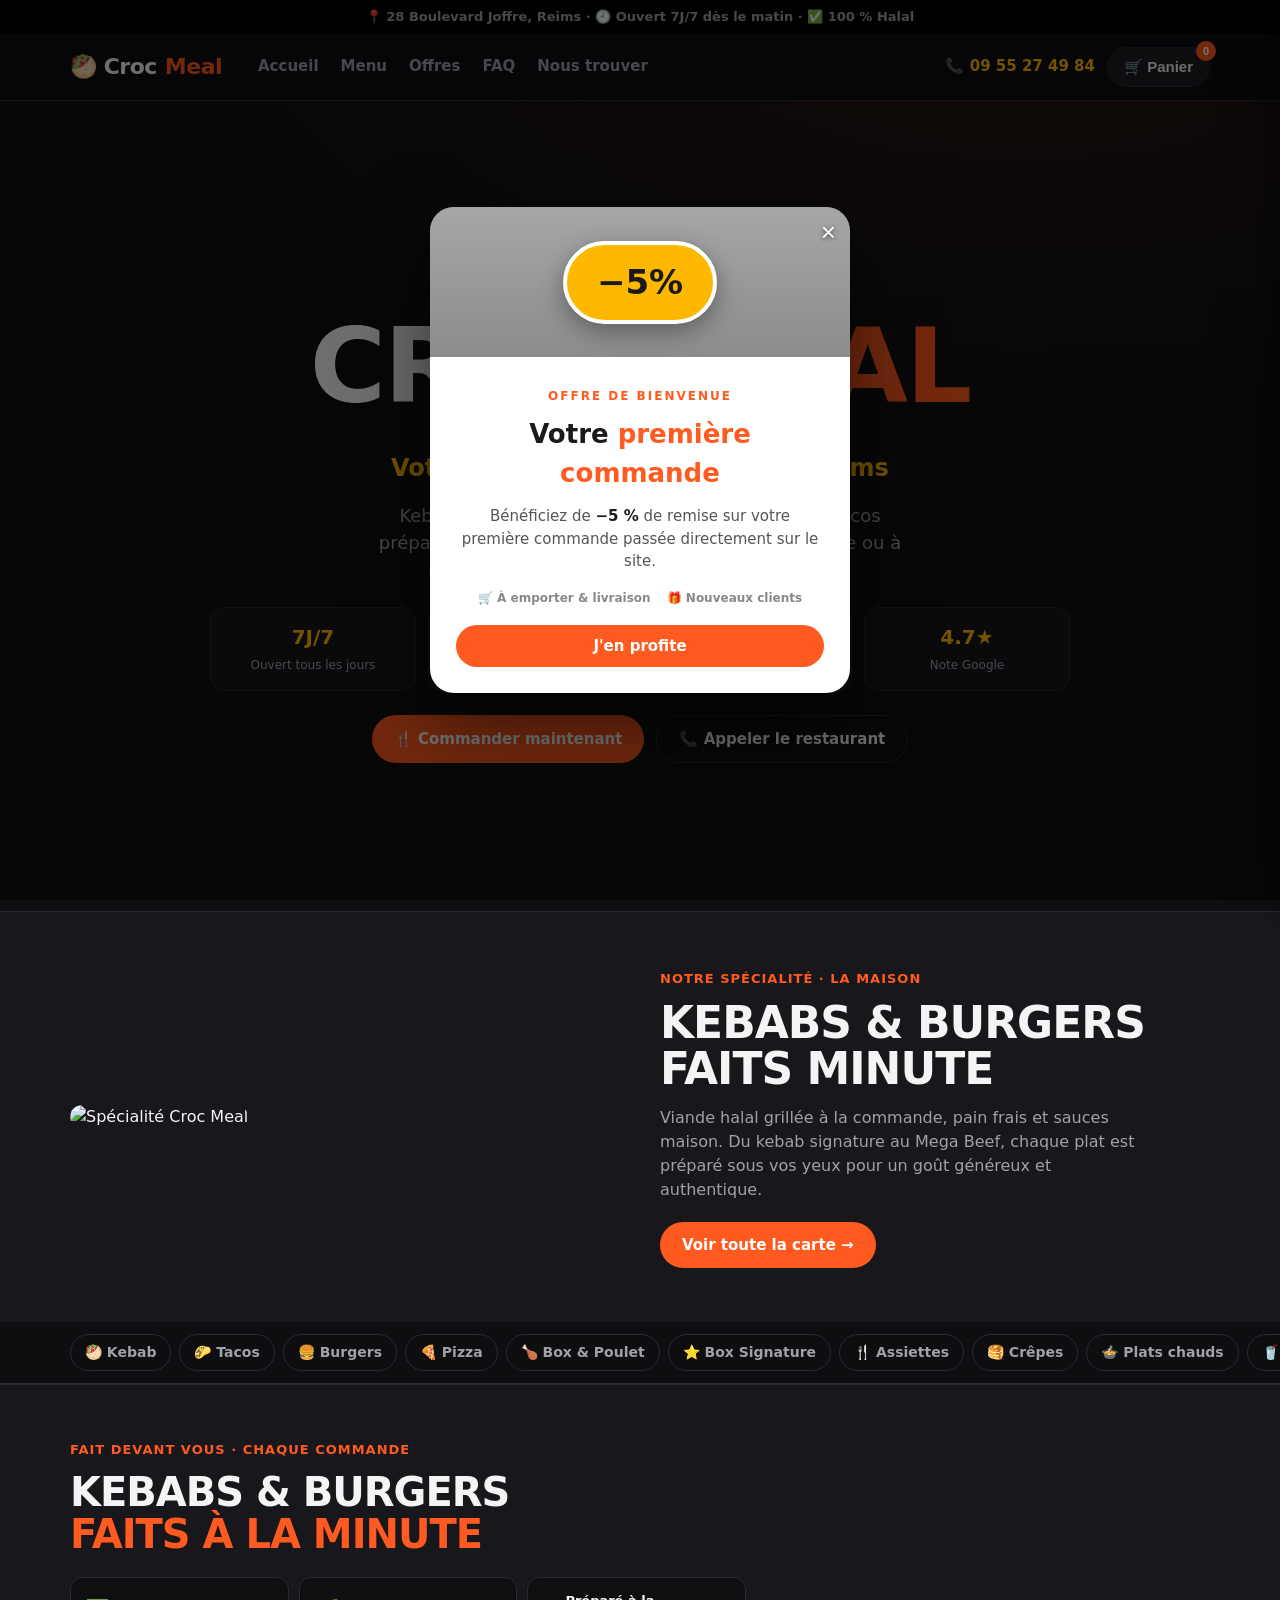
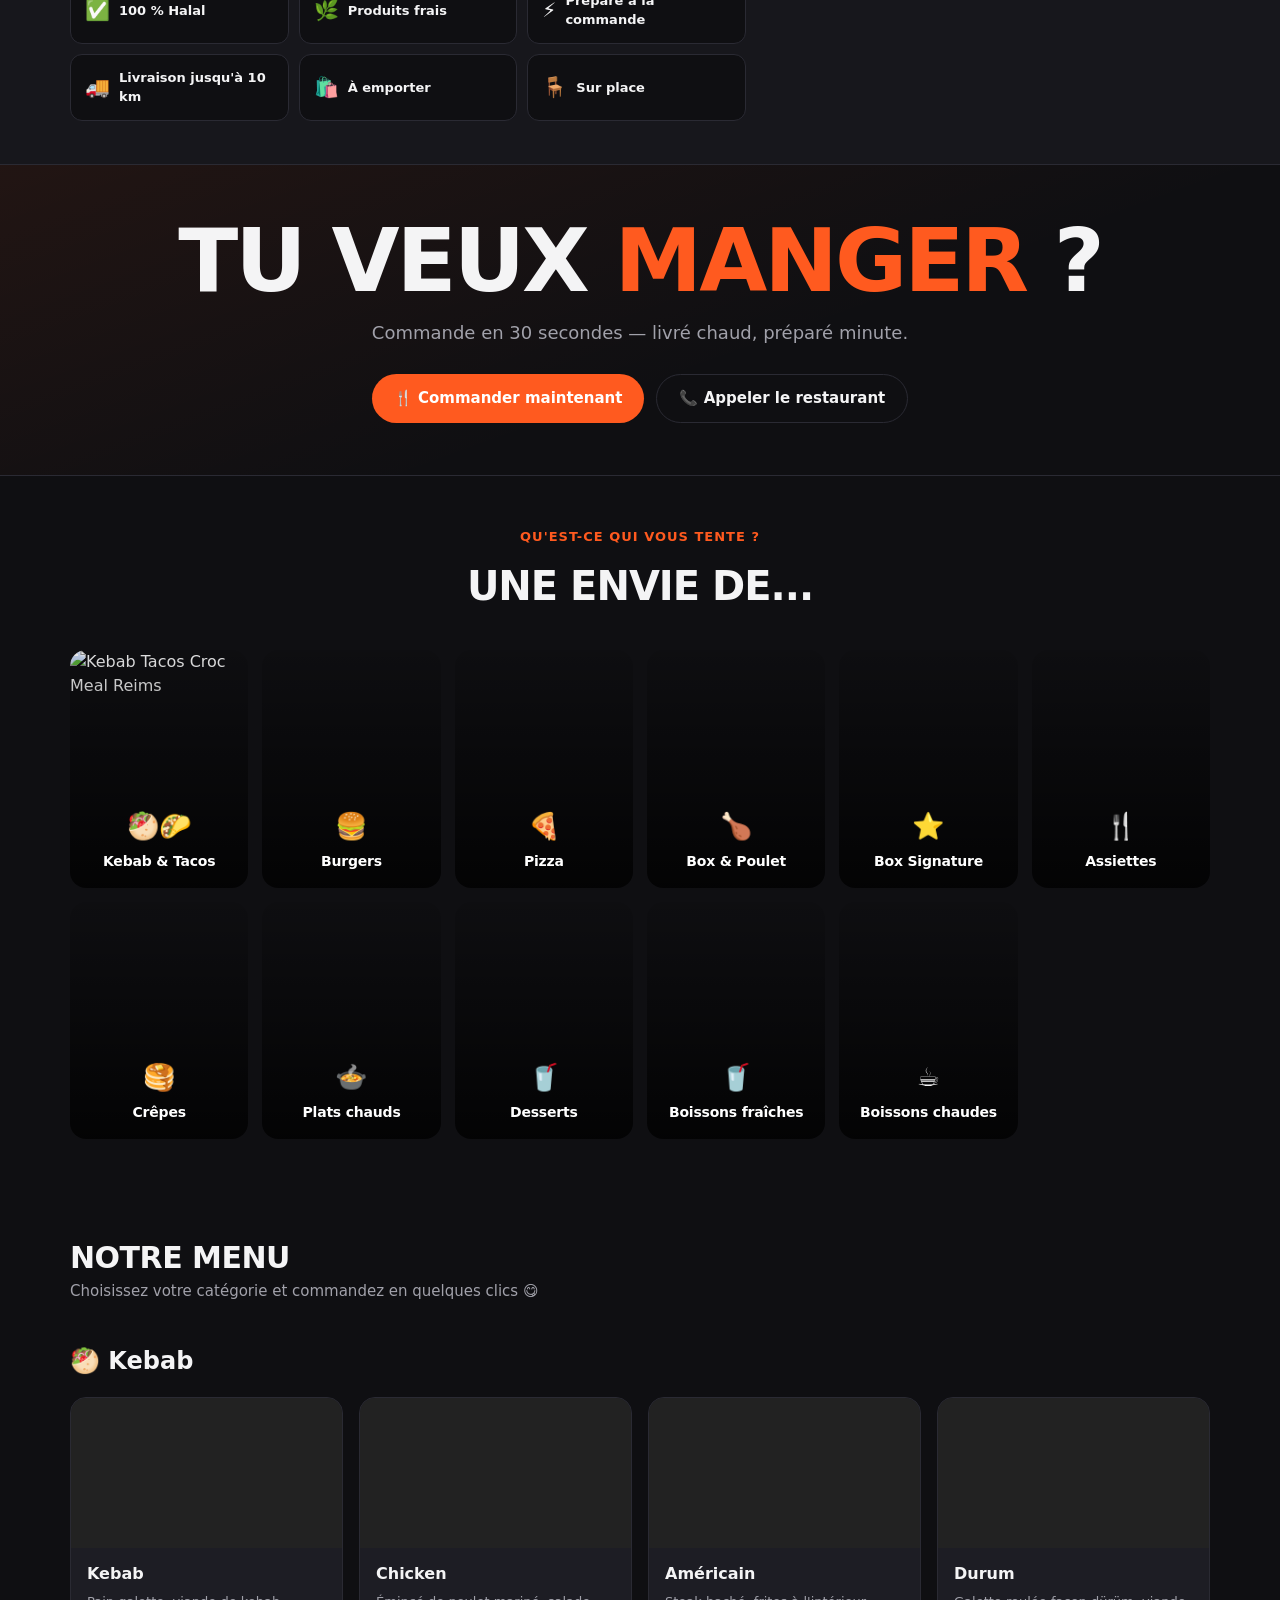
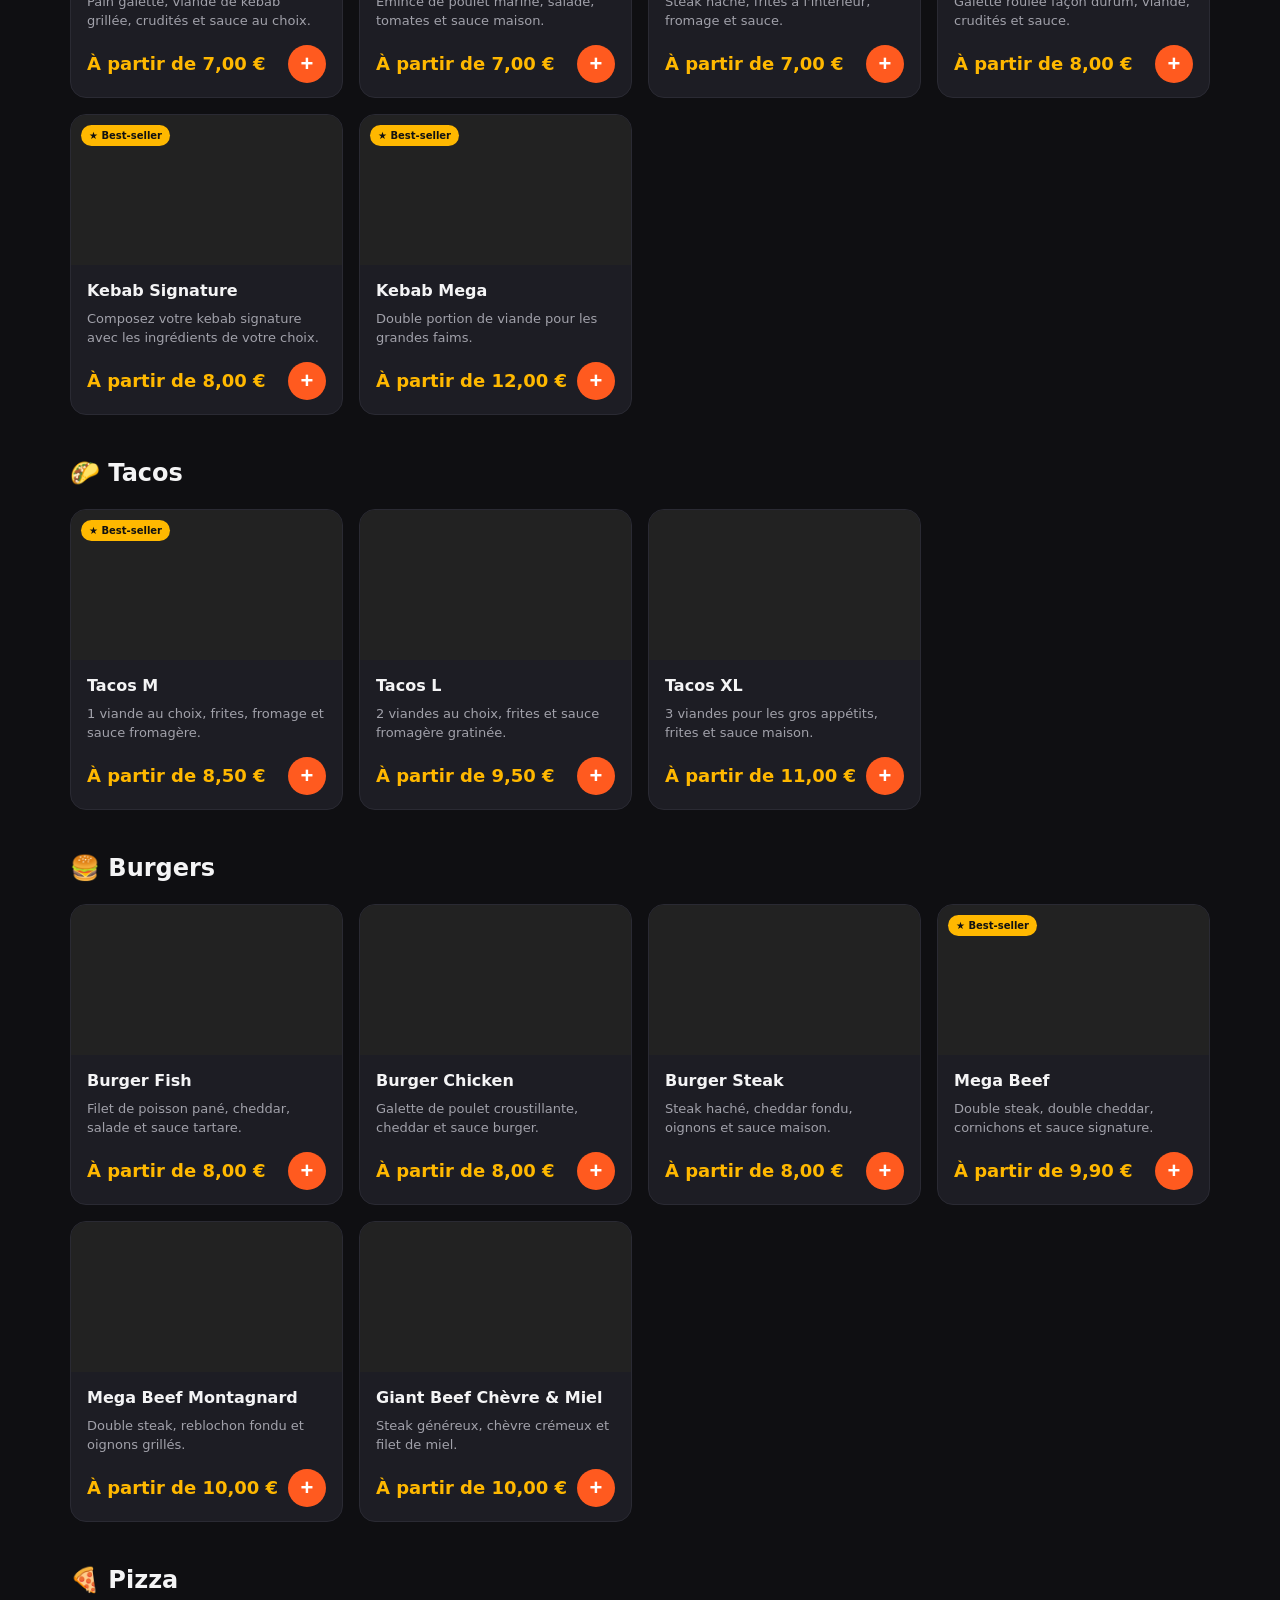
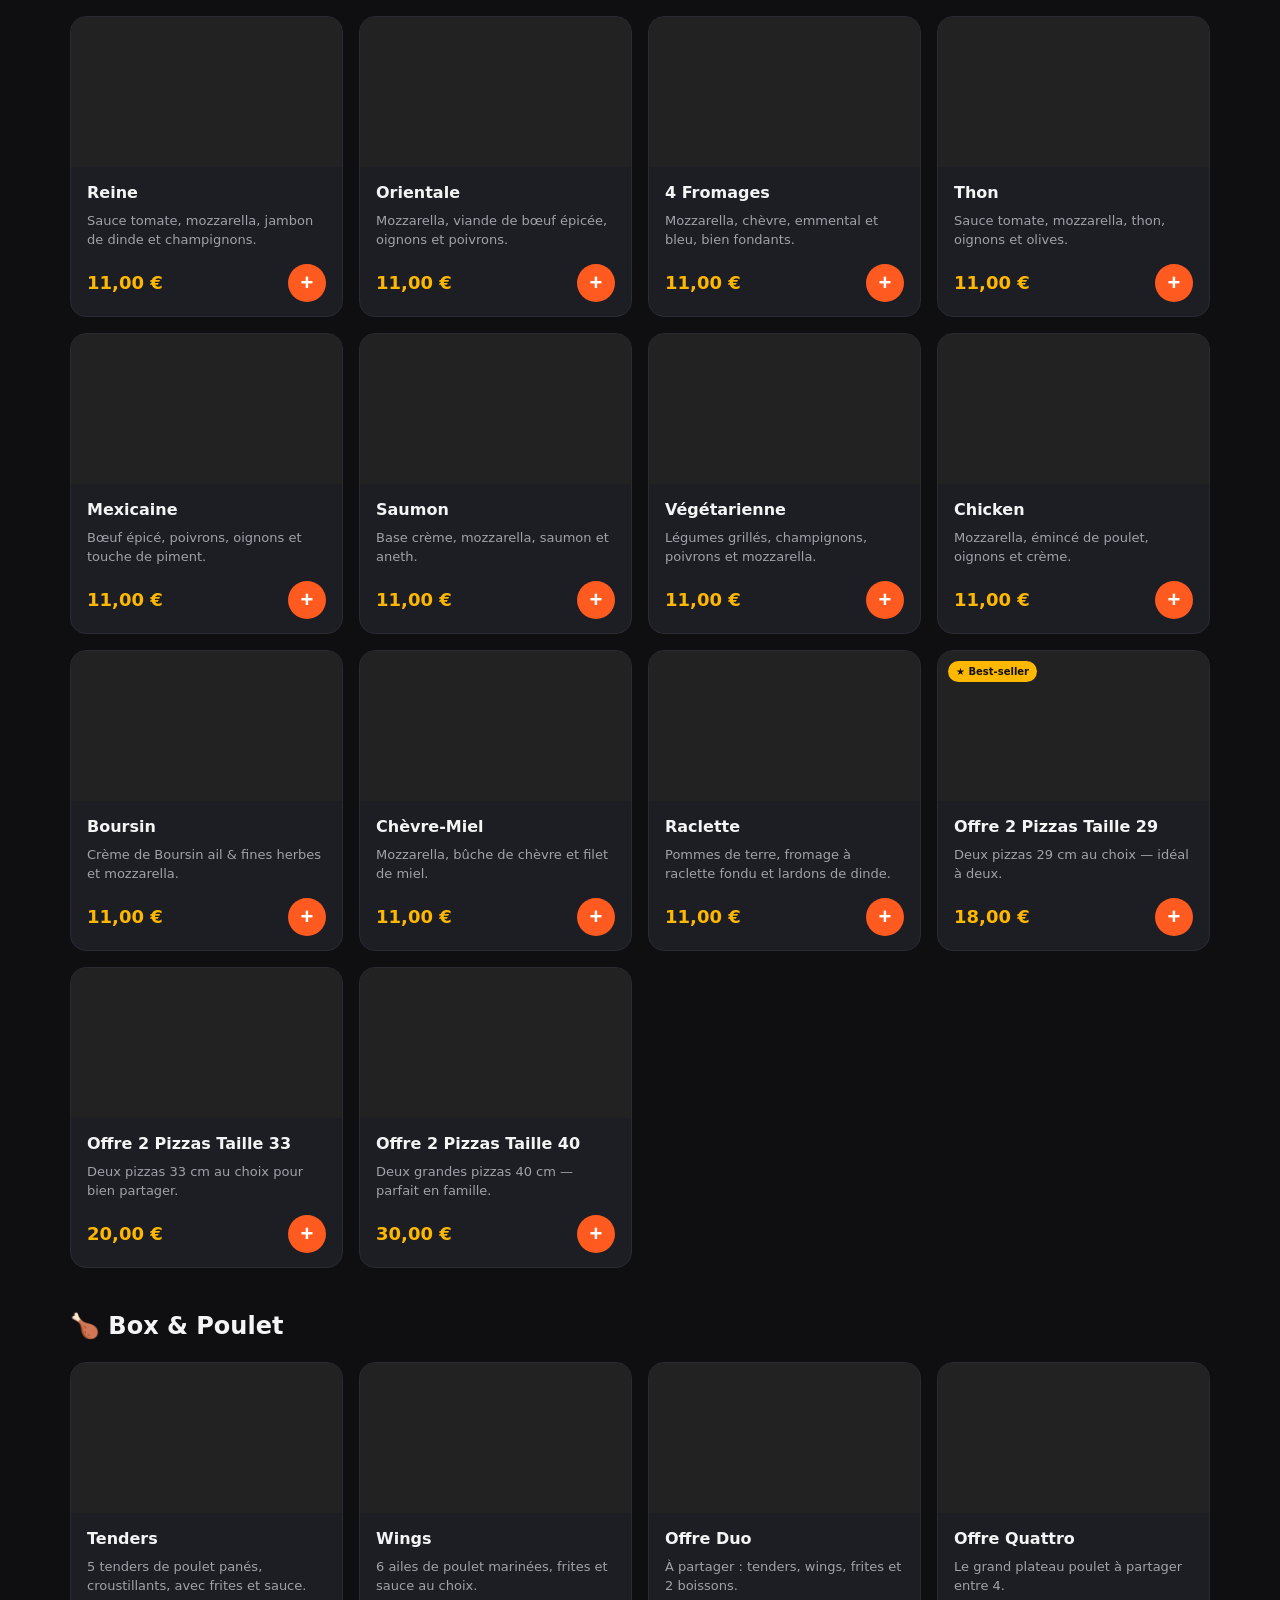
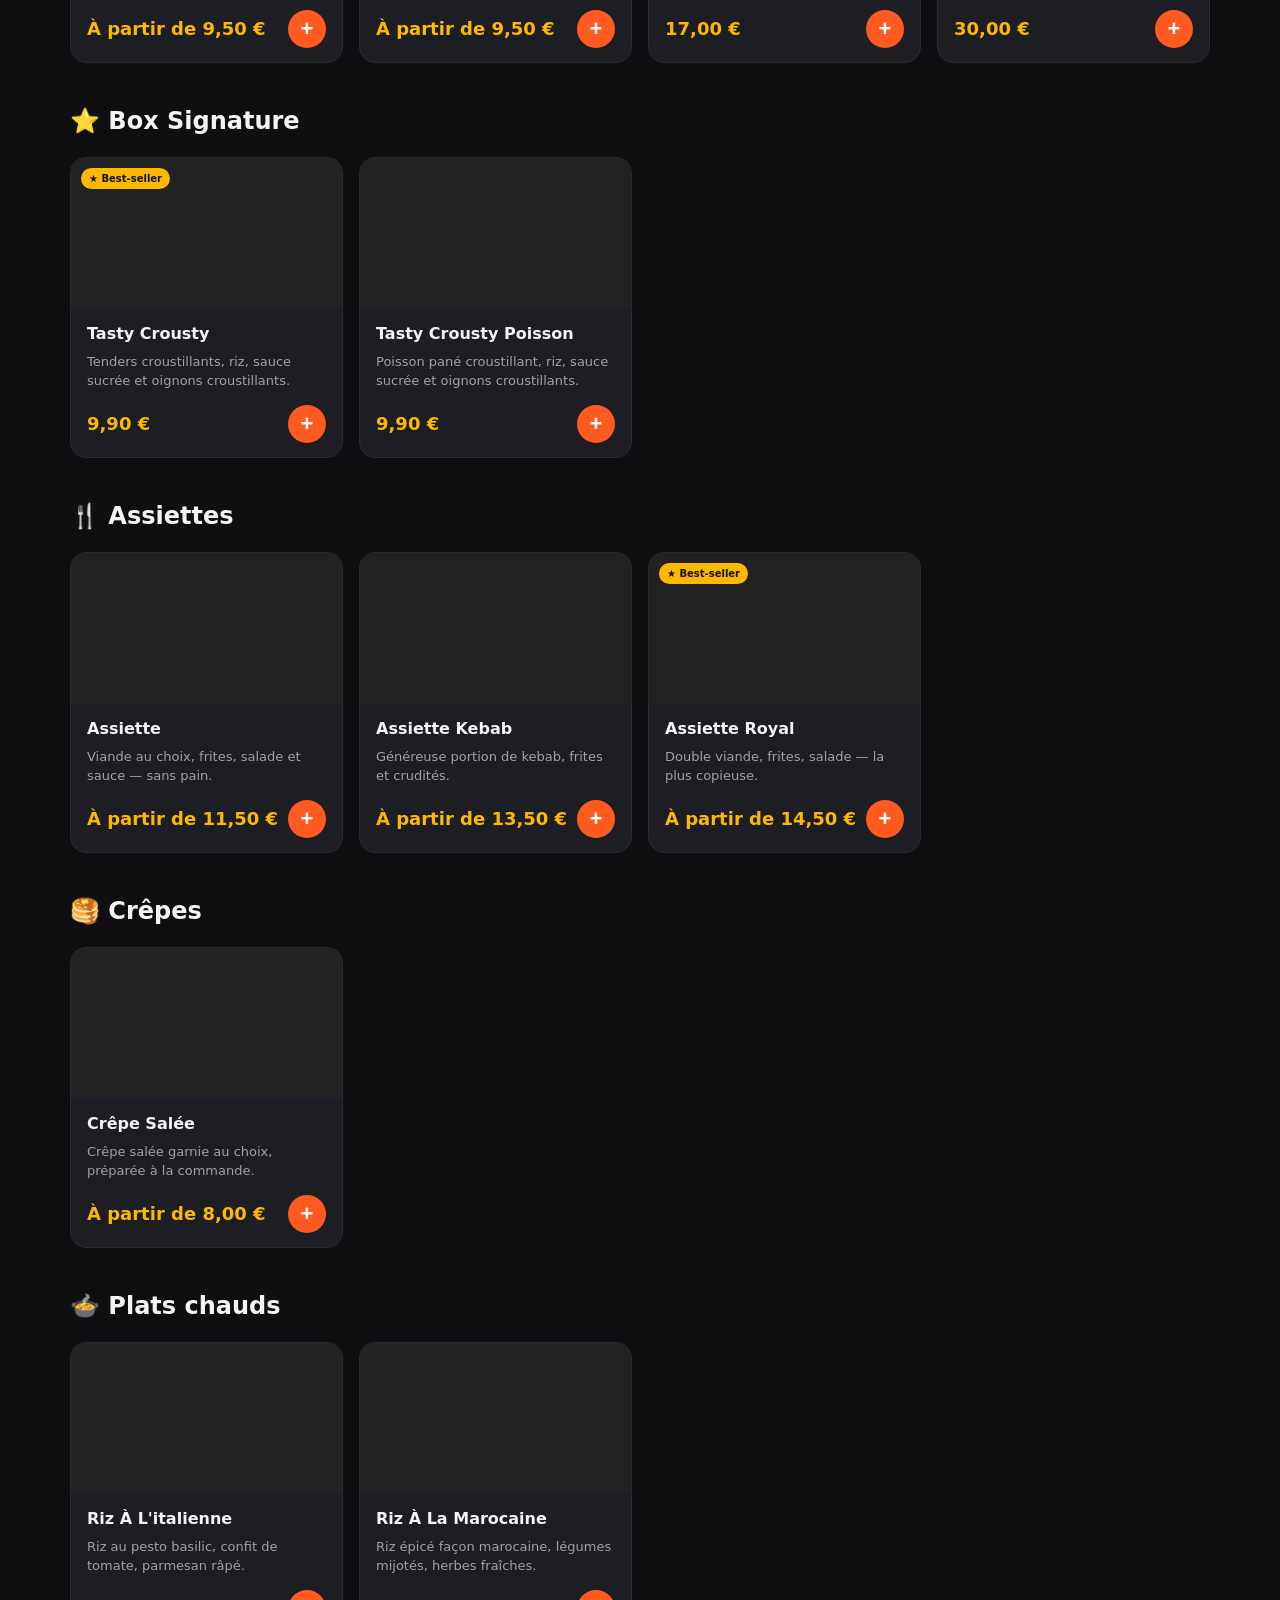
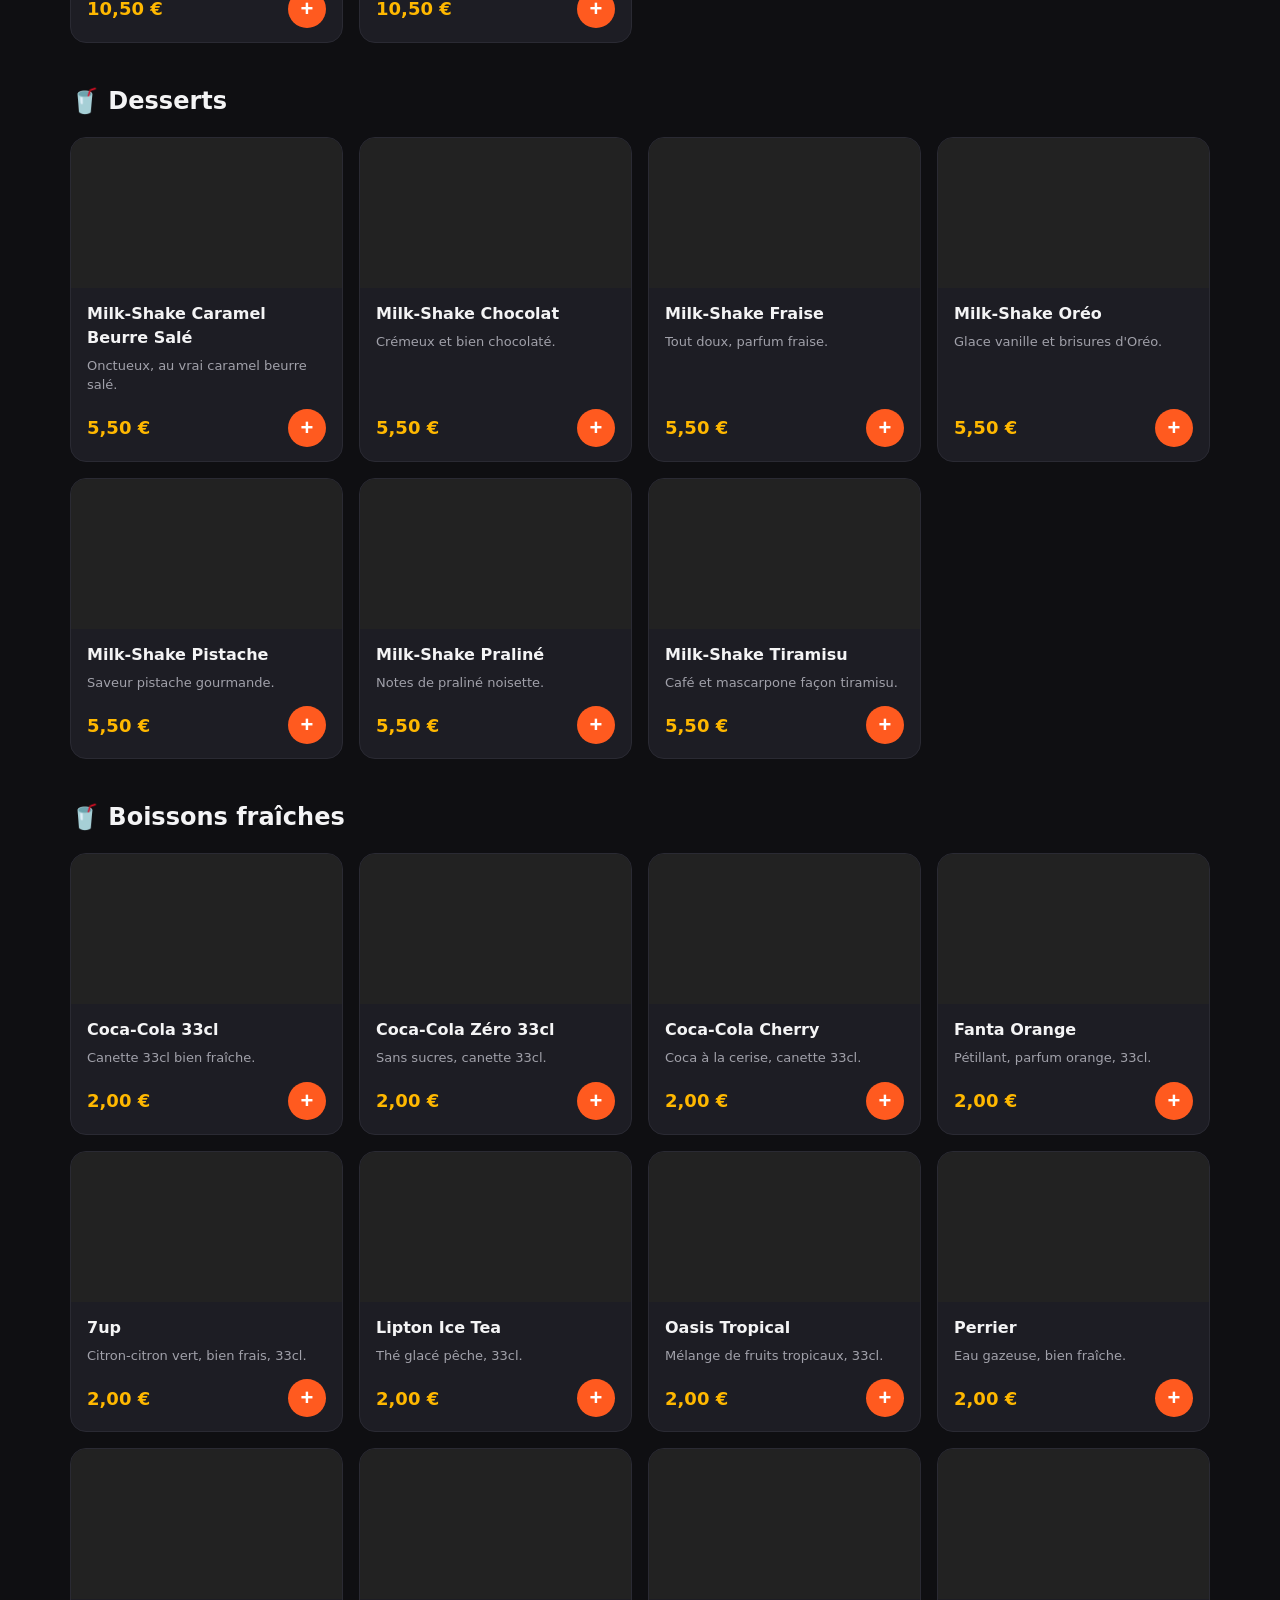
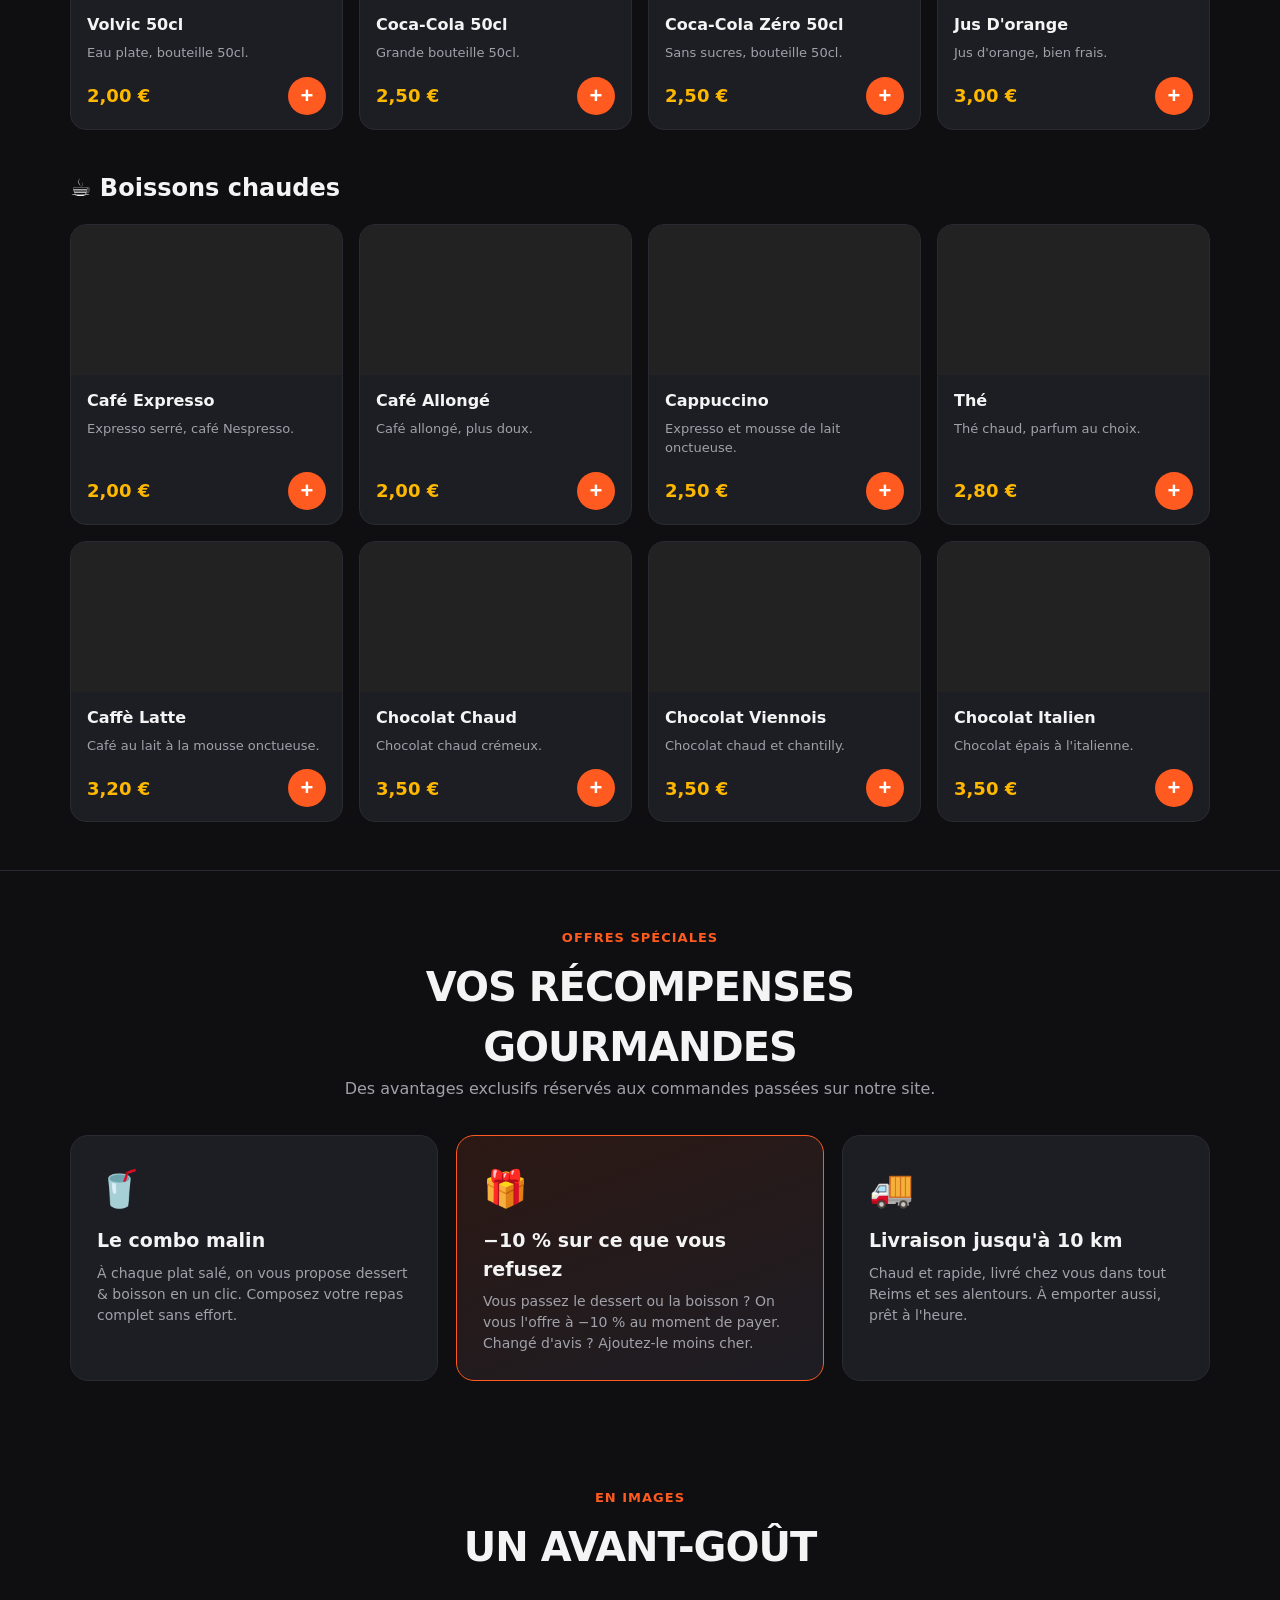
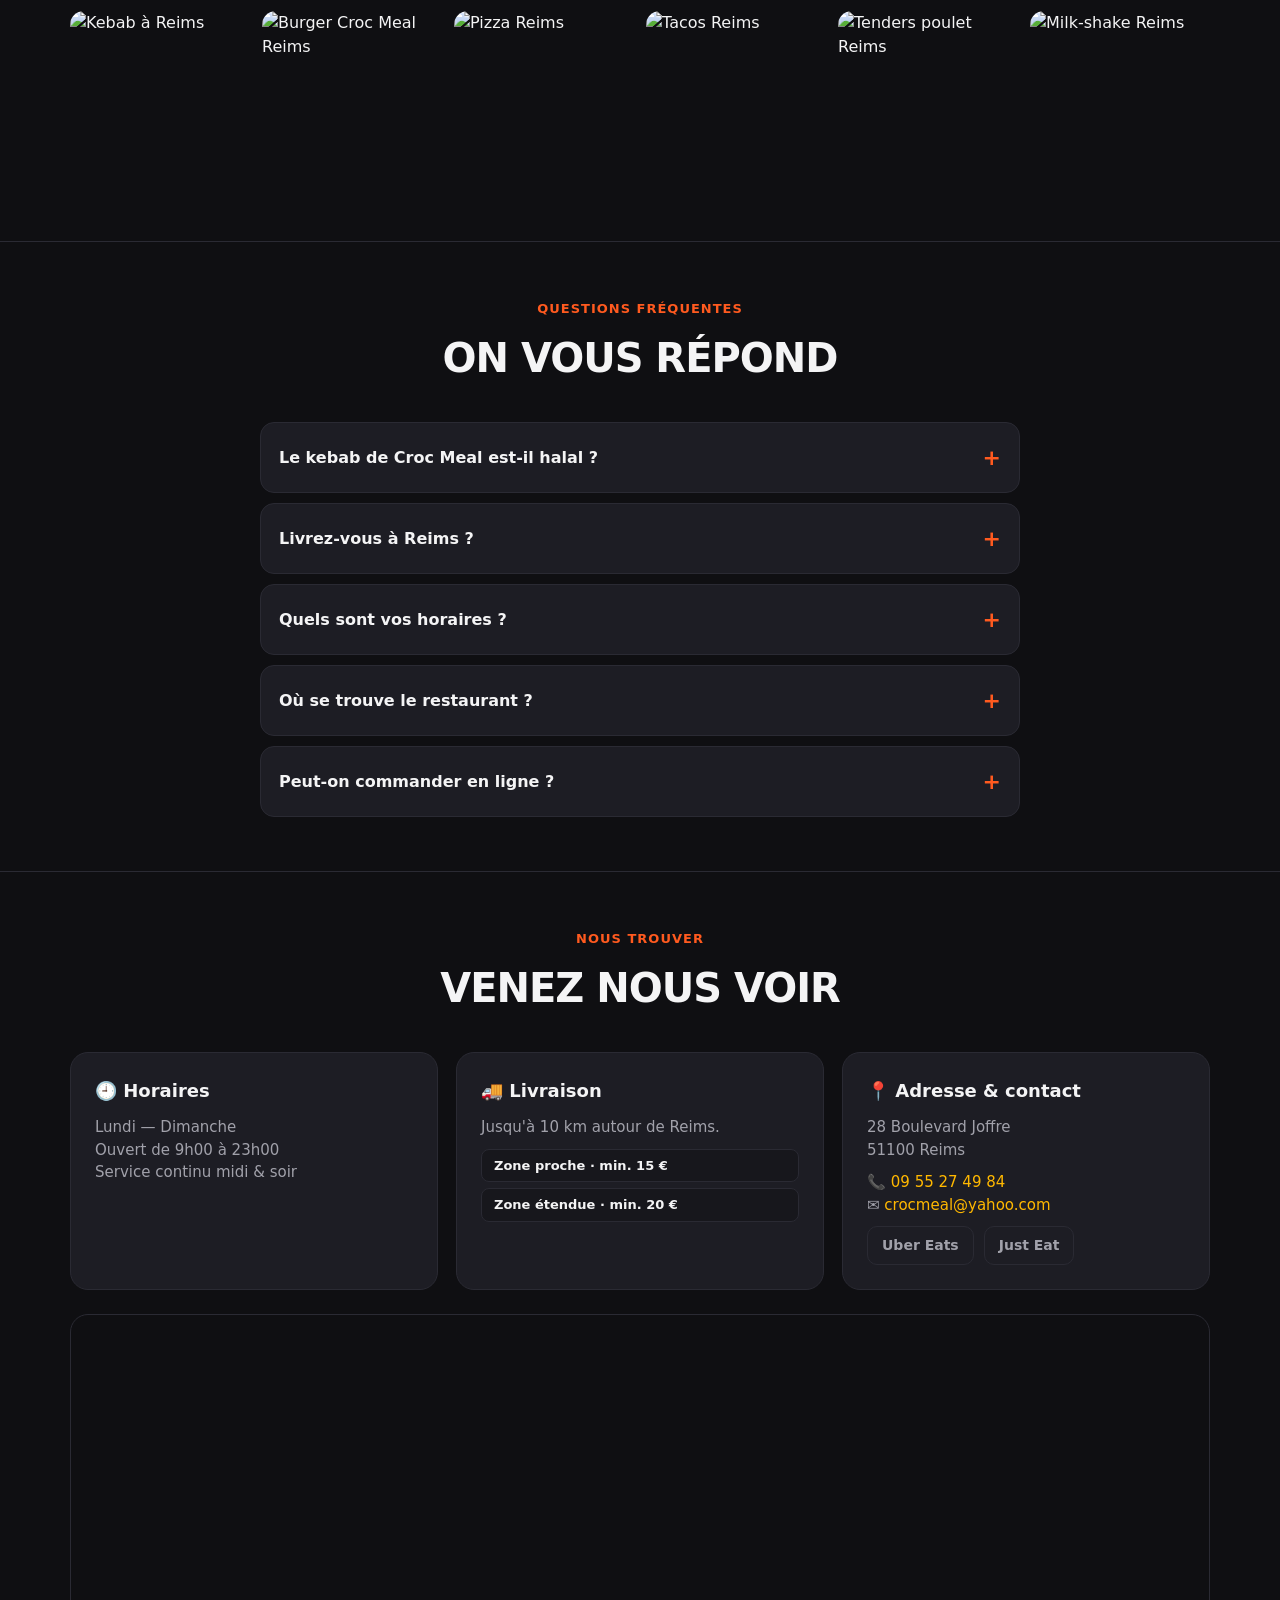
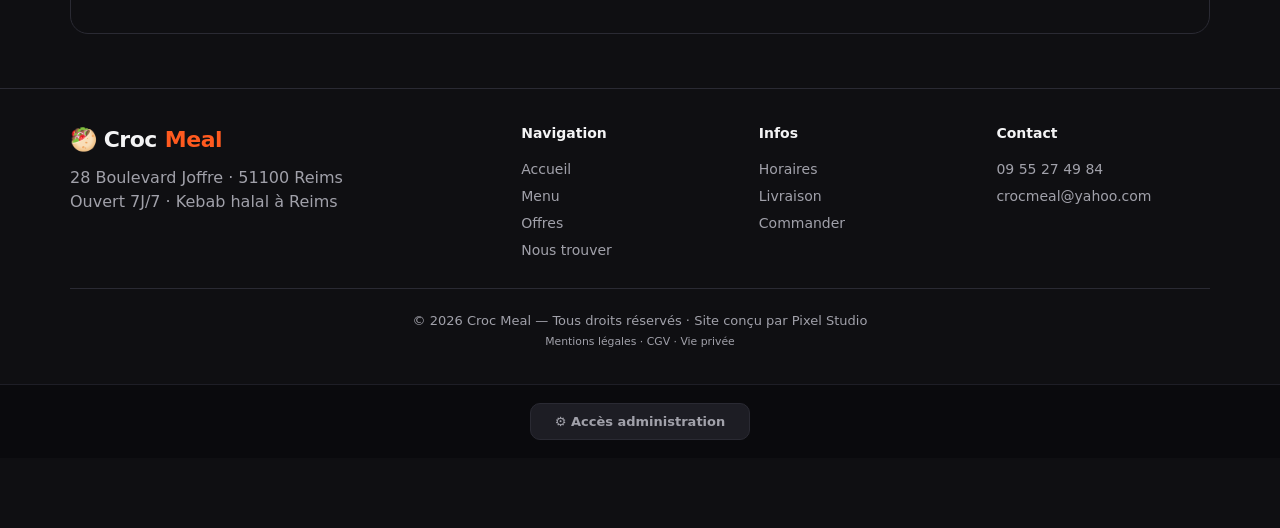
==== index.html @ 51eb914c "Add 15€ minimum order for delivery with mode selector Co-Authored-By: Claude Sonnet 4.6 <noreply@ant" ====
<!DOCTYPE html>
<html lang="fr">
<head>
<meta charset="UTF-8">
<script>function imgErr(el){el.onerror=null;if(el&&el.style)el.style.visibility='hidden';}</script>
<meta name="viewport" content="width=device-width, initial-scale=1, viewport-fit=cover">
<title>Kebab à Reims — Croc Meal | Commande & livraison près de la gare</title>
<meta name="description" content="Croc Meal, votre kebab halal à la gare de Reims. Kebab, tacos, burgers et pizzas à commander en ligne. Sur place, à emporter ou en livraison jusqu'à 10 km. Ouvert dès le matin.">
<meta name="keywords" content="kebab Reims, kebab gare de Reims, tacos Reims, burger Reims, pizza Reims, restaurant halal Reims, livraison kebab Reims, kebab à emporter Reims, commander kebab en ligne Reims">
<meta name="robots" content="index, follow, max-image-preview:large">
<meta name="author" content="Croc Meal">
<meta name="geo.region" content="FR-51">
<meta name="geo.placename" content="Reims">
<meta name="geo.position" content="49.2585;4.0250">
<meta name="ICBM" content="49.2585, 4.0250">
<meta name="theme-color" content="#ff5a1f">
<link rel="canonical" href="https://www.kebab-reims.fr/">
<link rel="preconnect" href="https://images.unsplash.com" crossorigin>
<link rel="preconnect" href="https://cdn.jsdelivr.net" crossorigin>
<link rel="preconnect" href="https://upload.wikimedia.org" crossorigin>
<link rel="preload" as="image" href="https://images.unsplash.com/photo-1568901346375-23c9450c58cd?w=1600&q=80" fetchpriority="high">
<meta property="og:site_name" content="Croc Meal">
<meta property="og:title" content="Kebab à Reims — Croc Meal | Commande & livraison près de la gare">
<meta property="og:description" content="Kebab halal, frais et généreux à la gare de Reims. Kebab, tacos, burgers, pizzas. Commandez en ligne en 30 secondes.">
<meta property="og:type" content="website">
<meta property="og:locale" content="fr_FR">
<meta property="og:url" content="https://www.kebab-reims.fr/">
<meta property="og:image" content="https://images.unsplash.com/photo-1633321088355-d0f81134ca3b?w=1200&h=630&fit=crop">
<meta name="twitter:card" content="summary_large_image">
<meta name="twitter:title" content="Kebab à Reims — Croc Meal">
<meta name="twitter:description" content="Kebab halal à la gare de Reims. Commandez en ligne, livraison jusqu'à 10 km.">
<meta name="twitter:image" content="https://images.unsplash.com/photo-1633321088355-d0f81134ca3b?w=1200&h=630&fit=crop">
<script type="application/ld+json">
{"@context":"https://schema.org","@type":"Restaurant","name":"Croc Meal","image":"https://images.unsplash.com/photo-1633321088355-d0f81134ca3b?w=1200","@id":"https://www.kebab-reims.fr/","url":"https://www.kebab-reims.fr/","telephone":"+33955274984","email":"crocmeal@yahoo.com","priceRange":"€","servesCuisine":["Kebab","Burger","Pizza","Tacos","Halal","Fast food"],"address":{"@type":"PostalAddress","streetAddress":"28 Boulevard Joffre","postalCode":"51100","addressLocality":"Reims","addressRegion":"Grand Est","addressCountry":"FR"},"geo":{"@type":"GeoCoordinates","latitude":49.2585,"longitude":4.0250},"hasMap":"https://www.google.com/maps?q=28+Boulevard+Joffre,+51100+Reims","areaServed":{"@type":"City","name":"Reims"},"openingHoursSpecification":[{"@type":"OpeningHoursSpecification","dayOfWeek":["Monday","Tuesday","Wednesday","Thursday","Friday","Saturday","Sunday"],"opens":"09:00","closes":"23:00"}],"acceptsReservations":false,"hasMenu":"https://www.kebab-reims.fr/#carte"}
</script>
<script type="application/ld+json">
{"@context":"https://schema.org","@type":"FAQPage","mainEntity":[{"@type":"Question","name":"Le kebab de Croc Meal est-il halal ?","acceptedAnswer":{"@type":"Answer","text":"Oui, toute notre viande est 100 % halal. Kebabs, burgers, tacos et assiettes sont préparés minute avec des produits frais."}},{"@type":"Question","name":"Livrez-vous à Reims ?","acceptedAnswer":{"@type":"Answer","text":"Oui, nous livrons jusqu'à 10 km autour de Reims. Vous pouvez aussi commander à emporter ou manger sur place."}},{"@type":"Question","name":"Quels sont les horaires de Croc Meal ?","acceptedAnswer":{"@type":"Answer","text":"Nous sommes ouverts 7j/7, dès 9h00 pour le petit-déjeuner, avec un service continu le midi et le soir."}},{"@type":"Question","name":"Où se trouve le restaurant ?","acceptedAnswer":{"@type":"Answer","text":"Croc Meal est situé au 28 Boulevard Joffre, 51100 Reims, juste à côté de la gare de Reims."}},{"@type":"Question","name":"Peut-on commander en ligne ?","acceptedAnswer":{"@type":"Answer","text":"Oui, commandez directement sur notre site en quelques clics, ou via Uber Eats et Just Eat."}}]}
</script>
<style>
:root{--bg:#0f0f12;--surface:#17171c;--card:#1d1d24;--line:#2a2a33;--txt:#f4f4f5;--muted:#a1a1aa;--accent:#ff5a1f;--accent-2:#ffb800;--green:#22c55e;--radius:16px;--max:1180px;--font:'Segoe UI',system-ui,-apple-system,Roboto,Arial,sans-serif}
*{box-sizing:border-box;margin:0;padding:0}
html{scroll-behavior:smooth;overflow-x:hidden}
body{font-family:var(--font);background:var(--bg);color:var(--txt);line-height:1.5;padding-bottom:70px;overflow-x:hidden;width:100%}
a{color:inherit;text-decoration:none}
img.emoji{height:1em;width:1em;margin:0 .05em 0 .1em;vertical-align:-0.1em;display:inline-block}
.wrap{max-width:var(--max);margin:0 auto;padding:0 20px}
.btn{display:inline-flex;align-items:center;gap:8px;border:0;cursor:pointer;font-weight:700;font-family:var(--font);border-radius:999px;padding:12px 22px;font-size:15px;transition:.15s;background:var(--card);color:var(--txt)}
.btn:hover{transform:translateY(-1px)}
.btn-primary{background:var(--accent);color:#fff}
.btn-primary:hover{background:#ff6a33}
.btn-ghost{background:transparent;border:1px solid var(--line)}
.btn-block{width:100%;justify-content:center}
.tag{display:inline-flex;align-items:center;gap:6px;background:rgba(34,197,94,.12);color:var(--green);font-size:12px;font-weight:700;padding:4px 10px;border-radius:999px}
.topbar{background:#000;color:var(--muted);font-size:13px;font-weight:600;text-align:center;padding:7px 0}
header{position:sticky;top:0;z-index:40;background:rgba(15,15,18,.92);backdrop-filter:blur(10px);border-bottom:1px solid var(--line)}
.nav{display:flex;align-items:center;gap:22px;height:66px}
.logo{font-weight:900;font-size:22px;letter-spacing:-.5px;display:flex;align-items:center;gap:8px}
.logo b{color:var(--accent)}
.nav-links{display:flex;gap:22px;margin-left:14px;font-size:15px;font-weight:600;color:var(--muted)}
.nav-links a:hover{color:var(--txt)}
.nav-right{margin-left:auto;display:flex;align-items:center;gap:12px}
.phone{font-weight:700;color:var(--accent-2);font-size:15px;white-space:nowrap}
.cart-btn{position:relative;background:var(--card);border:1px solid var(--line);border-radius:999px;padding:10px 16px;cursor:pointer;color:var(--txt);font-weight:700;font-size:15px}
.cart-count{position:absolute;top:-7px;right:-7px;background:var(--accent);color:#fff;font-size:11px;font-weight:800;min-width:20px;height:20px;border-radius:999px;display:flex;align-items:center;justify-content:center;padding:0 5px}
.hero{padding:84px 0;min-height:90vh;display:flex;align-items:center;background:linear-gradient(rgba(15,15,18,.60),rgba(15,15,18,.75)),radial-gradient(900px 400px at 80% -10%,rgba(255,90,31,.28),transparent),url('https://images.unsplash.com/photo-1568901346375-23c9450c58cd?w=1600&q=80') center center/cover no-repeat}
.hero .wrap{text-align:center;width:100%}
.hero-text{max-width:900px;margin:0 auto}
.hero-text h1{font-size:clamp(54px,9vw,104px);font-weight:900;letter-spacing:-2px;margin:14px 0 0}
.hero-text h1 span{color:var(--accent)}
.h1sub{font-size:24px;font-weight:700;color:var(--accent-2);margin-top:6px}
.hero .lead{margin:16px auto 0;font-size:18px;color:var(--muted);max-width:560px}
.stats{display:grid;grid-template-columns:repeat(4,1fr);gap:12px;margin:24px auto;max-width:860px}
.stat{background:var(--surface);border:1px solid var(--line);border-radius:14px;padding:14px 10px;text-align:center}
.stat b{display:block;font-size:20px;color:var(--accent-2);font-weight:900}
.stat small{color:var(--muted);font-size:12px}
.hero-cta{display:flex;gap:12px;flex-wrap:wrap;justify-content:center}
.eyebrow{display:inline-block;color:var(--accent);font-weight:800;font-size:13px;letter-spacing:1px;text-transform:uppercase}
.center-head{text-align:center;max-width:640px;margin:0 auto 34px}
.center-head h2{font-size:clamp(26px,4vw,40px);font-weight:900;letter-spacing:-1px;margin-top:8px}
.muted{color:var(--muted)}
.band{padding:54px 0;border-top:1px solid var(--line)}
.specialite{background:var(--surface)}
.spec-grid{display:grid;grid-template-columns:1fr 1fr;gap:40px;align-items:center}
.spec-img img{width:100%;border-radius:20px;aspect-ratio:1/1;object-fit:cover}
.specialite h2{font-size:clamp(28px,4vw,44px);font-weight:900;letter-spacing:-1px;line-height:1.05;margin:10px 0 14px}
.specialite p{color:var(--muted);font-size:16px;margin-bottom:20px;max-width:480px}
.catbar{position:sticky;top:66px;z-index:30;background:rgba(15,15,18,.92);backdrop-filter:blur(10px);border-bottom:1px solid var(--line);overflow-x:auto;scrollbar-width:none}
.catbar::-webkit-scrollbar{display:none}
.catbar-inner{display:flex;gap:8px;padding:12px 20px;max-width:var(--max);margin:0 auto}
.catbar a{white-space:nowrap;font-size:14px;font-weight:700;color:var(--muted);padding:7px 14px;border-radius:999px;border:1px solid var(--line)}
.catbar a:hover{color:var(--txt);border-color:var(--accent)}
section.menu{padding:48px 0}
.sec-head{margin-bottom:8px}
.sec-head h2{font-size:30px;font-weight:900;letter-spacing:-.5px}
.sec-head p{color:var(--muted);font-size:15px}
.cat-title{font-size:24px;font-weight:900;margin:40px 0 18px;display:flex;align-items:center;gap:10px}
.grid{display:grid;grid-template-columns:repeat(auto-fill,minmax(250px,1fr));gap:16px}
.item{position:relative;background:var(--card);border:1px solid var(--line);border-radius:var(--radius);display:flex;flex-direction:column;gap:0;transition:.15s;overflow:hidden}
.item:hover{border-color:#3a3a44;transform:translateY(-2px)}
.item .photo{height:150px;background:#222;overflow:hidden}
.item .photo img{width:100%;height:100%;object-fit:cover;display:block;transition:.35s}
.item:hover .photo img{transform:scale(1.06)}
.item .body{padding:14px 16px;display:flex;flex-direction:column;gap:6px;flex:1}
.item h4{font-size:16px;font-weight:700;text-transform:capitalize}
.item .desc{color:var(--muted);font-size:13px;flex:1}
.item .row{display:flex;align-items:center;justify-content:space-between;padding-top:8px}
.price{font-weight:900;font-size:18px;color:var(--accent-2)}
.add{background:var(--accent);color:#fff;border:0;border-radius:999px;width:38px;height:38px;font-size:22px;font-weight:700;cursor:pointer;display:flex;align-items:center;justify-content:center}
.add:hover{background:#ff6a33}
.badge-pop{position:absolute;z-index:2;margin:10px;background:var(--accent-2);color:#111;font-size:10px;font-weight:800;padding:3px 8px;border-radius:999px}
.offers-grid{display:grid;grid-template-columns:repeat(3,1fr);gap:18px}
.offer-card{background:var(--card);border:1px solid var(--line);border-radius:18px;padding:26px}
.offer-card.hl{border-color:var(--accent);background:linear-gradient(160deg,rgba(255,90,31,.12),var(--card))}
.oc-icon{font-size:36px;margin-bottom:10px}
.offer-card h3{font-size:19px;font-weight:800;margin-bottom:8px}
.offer-card p{color:var(--muted);font-size:14px}
.gallery{padding:50px 0}
.gal-grid{display:grid;grid-template-columns:repeat(6,1fr);gap:12px}
.gal-grid img{width:100%;aspect-ratio:1/1;object-fit:cover;border-radius:14px;transition:.3s}
.gal-grid img:hover{transform:scale(1.04);filter:brightness(1.1)}
.rev-grid{display:grid;grid-template-columns:repeat(3,1fr);gap:18px}
.rev-card{background:var(--card);border:1px solid var(--line);border-radius:18px;padding:24px}
.rev-card .stars{color:var(--accent-2);font-size:18px;margin-bottom:10px;letter-spacing:2px}
.rev-card p{font-size:15px;margin-bottom:14px}
.rev-card b{color:var(--muted);font-size:14px}
.find-grid{display:grid;grid-template-columns:repeat(3,1fr);gap:18px;margin-bottom:24px}
.find-card{background:var(--card);border:1px solid var(--line);border-radius:18px;padding:24px}
.find-card h3{font-size:18px;font-weight:800;margin-bottom:12px}
.find-card p{color:var(--muted);font-size:15px;margin-bottom:10px}
.find-card a{color:var(--accent-2)}
.zones{display:flex;flex-direction:column;gap:6px;margin:10px 0}
.zones span{background:var(--surface);border:1px solid var(--line);border-radius:8px;padding:6px 12px;font-size:13px;font-weight:600}
.platforms{display:flex;gap:10px;flex-wrap:wrap;margin-top:10px}
.plat{border:1px solid var(--line);border-radius:10px;padding:8px 14px;font-weight:700;font-size:14px;color:var(--muted)}
.faq-list{max-width:760px;margin:0 auto;display:flex;flex-direction:column;gap:10px}
.faq-list details{background:var(--card);border:1px solid var(--line);border-radius:14px;padding:4px 18px}
.faq-list summary{cursor:pointer;font-weight:700;padding:14px 0;list-style:none;display:flex;justify-content:space-between;align-items:center}
.faq-list summary::after{content:"+";color:var(--accent);font-size:22px;font-weight:800}
.faq-list details[open] summary::after{content:"−"}
.faq-list details p{color:var(--muted);font-size:15px;padding:0 0 14px}
.map{border-radius:18px;overflow:hidden;border:1px solid var(--line);height:320px}
.map iframe{width:100%;height:100%;border:0;filter:grayscale(.3) invert(.9) hue-rotate(180deg)}
footer{padding:34px 0;border-top:1px solid var(--line)}
.foot-grid{display:grid;grid-template-columns:2fr 1fr 1fr 1fr;gap:24px;padding-bottom:24px;border-bottom:1px solid var(--line)}
.foot-grid h4{font-size:14px;font-weight:800;margin-bottom:12px}
.foot-grid a{display:block;color:var(--muted);font-size:14px;padding:3px 0}
.foot-grid a:hover{color:var(--accent)}
.foot-bottom{padding-top:22px;font-size:13px;color:var(--muted);text-align:center}
.overlay{position:fixed;inset:0;background:rgba(0,0,0,.55);opacity:0;pointer-events:none;transition:.2s;z-index:50}
.overlay.show{opacity:1;pointer-events:auto}
.drawer{position:fixed;top:0;right:0;height:100%;width:400px;max-width:92vw;background:var(--surface);border-left:1px solid var(--line);z-index:60;transform:translateX(100%);transition:.25s;display:flex;flex-direction:column}
.drawer.show{transform:none}
.drawer-head{padding:20px;border-bottom:1px solid var(--line);display:flex;align-items:center;justify-content:space-between}
.drawer-head h3{font-size:20px;font-weight:900}
.x{background:none;border:0;color:var(--muted);font-size:26px;cursor:pointer}
.drawer-body{flex:1;overflow-y:auto;padding:16px 20px}
.empty{text-align:center;color:var(--muted);padding:50px 10px}
.line{display:flex;gap:12px;align-items:center;padding:12px 0;border-bottom:1px solid var(--line)}
.ofimg{width:46px;height:46px;border-radius:10px;object-fit:cover;display:block}
.line .info{flex:1}
.line .info b{font-size:14px;text-transform:capitalize}
.qty{display:flex;align-items:center;gap:8px}
.qty button{width:26px;height:26px;border-radius:7px;border:1px solid var(--line);background:var(--card);color:var(--txt);cursor:pointer;font-size:15px;font-weight:700}
.line .lp{font-weight:800;min-width:58px;text-align:right}
.old{color:var(--muted);text-decoration:line-through;font-weight:600;font-size:12px;display:block}
.reward{background:linear-gradient(120deg,rgba(255,184,0,.16),rgba(255,90,31,.16));border:1px dashed var(--accent-2);border-radius:14px;padding:14px;margin:14px 0}
.reward b{color:var(--accent-2)}
.reward .rrow{display:flex;align-items:center;gap:10px;margin-top:10px}
.reward .rrow .rinfo{flex:1;font-size:13px}
.reward .rinfo .np{font-weight:800}
.reward .rinfo .op{text-decoration:line-through;color:var(--muted);font-size:12px;margin-left:5px}
.drawer-foot{padding:18px 20px;border-top:1px solid var(--line)}
.totrow{display:flex;justify-content:space-between;margin-bottom:6px;font-size:14px;color:var(--muted)}
.totrow.big{font-size:20px;font-weight:900;color:var(--txt);margin:10px 0 14px}
.mode-sel{display:flex;gap:6px;margin-bottom:14px}
.mode-btn{flex:1;padding:8px 4px;font-size:13px;font-weight:700;border:1.5px solid var(--line);border-radius:999px;background:transparent;color:var(--muted);cursor:pointer;transition:.15s;font-family:var(--font)}
.mode-btn.active{border-color:var(--accent);color:var(--accent);background:rgba(255,90,31,.10)}
.min-warn{background:rgba(255,90,31,.12);border:1px solid var(--accent);border-radius:10px;padding:10px 12px;font-size:13px;color:var(--accent);margin-bottom:10px;text-align:center;font-weight:600}
.min-warn small{font-weight:400;color:var(--muted);font-size:12px}
.btn-primary:disabled{opacity:.4;cursor:not-allowed}
.save-note{color:var(--green);font-weight:700;font-size:13px}
.modal{position:fixed;inset:0;display:flex;align-items:center;justify-content:center;padding:20px;z-index:70;opacity:0;pointer-events:none;transition:.2s}
.modal.show{opacity:1;pointer-events:auto}
.modal-card{background:var(--surface);border:1px solid var(--line);border-radius:22px;max-width:440px;width:100%;padding:26px;transform:scale(.95);transition:.2s}
.modal.show .modal-card{transform:none}
.modal-card h3{font-size:22px;font-weight:900;text-align:center}
.modal-card .sub{color:var(--muted);text-align:center;margin:6px 0 20px;font-size:15px}
.offer{display:flex;align-items:center;gap:14px;background:var(--card);border:1px solid var(--line);border-radius:14px;padding:14px;margin-bottom:12px}
.offer .ic{font-size:32px}
.offer .ic .ofimg{width:52px;height:52px;border-radius:12px}
.offer .od{flex:1}
.offer .od b{font-size:16px;text-transform:capitalize}
.offer .od small{display:block;color:var(--muted)}
.offer .op{font-weight:900;color:var(--accent-2)}
.offer-btns{display:flex;gap:8px;margin-top:10px}
.confirm-card{text-align:center}
.confirm-card .big{font-size:54px}
/* ===== CONFIG FLOW ===== */
.cfg-header img{width:100%;height:160px;object-fit:cover;border-radius:14px;margin-bottom:14px;display:block}
.cfg-title{font-size:20px;font-weight:900;text-align:center;margin-bottom:4px}
.cfg-sub{color:var(--muted);text-align:center;font-size:13px;margin-bottom:18px}
.cfg-opts{display:flex;flex-direction:column;gap:10px;margin-bottom:14px}
.cfg-opt-btn{display:flex;justify-content:space-between;align-items:center;padding:15px 18px;background:var(--card);border:2px solid var(--line);border-radius:14px;cursor:pointer;font-family:var(--font);font-size:15px;font-weight:700;color:var(--txt);transition:.15s;text-align:left}
.cfg-opt-btn:hover{border-color:var(--accent);background:rgba(255,90,31,.08)}
.cfg-price{color:var(--accent-2);font-weight:900;white-space:nowrap;margin-left:10px}
.cfg-grid{display:grid;grid-template-columns:repeat(2,1fr);gap:10px;margin-bottom:14px;max-height:280px;overflow-y:auto}
.cfg-item-btn{background:var(--card);border:2px solid var(--line);border-radius:12px;padding:10px 8px;cursor:pointer;font-family:var(--font);color:var(--txt);display:flex;flex-direction:column;align-items:center;gap:6px;transition:.15s;text-align:center}
.cfg-item-btn:hover{border-color:var(--accent)}
.cfg-item-btn img{width:52px;height:52px;border-radius:10px;object-fit:cover}
.cfg-item-btn .cfg-n{font-size:11px;font-weight:700;line-height:1.2}
.cfg-item-btn .cfg-price{font-size:11px;color:var(--accent-2)}
#cfgCard{max-height:88vh;overflow-y:auto}
.promo-card{background:#fff;color:#1a1a1a;border-radius:24px;max-width:420px;width:100%;overflow:hidden;position:relative;transform:scale(.95);transition:.2s;box-shadow:0 30px 80px rgba(0,0,0,.55)}
.modal.show .promo-card{transform:none}
.promo-x{position:absolute;top:10px;right:14px;color:#fff;z-index:3;text-shadow:0 1px 4px rgba(0,0,0,.6)}
.promo-top{height:150px;background:linear-gradient(rgba(0,0,0,.35),rgba(0,0,0,.45)),url('https://images.unsplash.com/photo-1568901346375-23c9450c58cd?w=800&q=80') center/cover;display:flex;align-items:center;justify-content:center}
.promo-badge{background:var(--accent-2);color:#1a1a1a;font-weight:900;font-size:34px;padding:12px 30px;border-radius:999px;border:4px solid #fff;box-shadow:0 8px 24px rgba(0,0,0,.35)}
.promo-body{padding:26px;text-align:center}
.promo-eyebrow{color:var(--accent);font-weight:800;font-size:12px;letter-spacing:2px}
.promo-title{font-size:26px;font-weight:900;margin:8px 0 12px;color:#1a1a1a}
.promo-title span{color:var(--accent)}
.promo-text{color:#555;font-size:15px;margin-bottom:16px}
.promo-text b{color:#1a1a1a}
.promo-feats{display:flex;justify-content:center;gap:16px;color:#888;font-size:12px;font-weight:700;margin-bottom:18px;flex-wrap:wrap}
.mbar{position:fixed;bottom:0;left:0;right:0;z-index:35;background:rgba(23,23,28,.97);backdrop-filter:blur(8px);border-top:1px solid var(--line);display:none;justify-content:space-around;padding:8px 6px}
.mbar a,.mbar button{background:none;border:0;color:var(--muted);font-size:11px;font-weight:700;display:flex;flex-direction:column;align-items:center;gap:3px;cursor:pointer}
.mbar .i{font-size:20px}
.mbar .accent{color:var(--accent)}
.mint-band{padding:36px 0 28px;border-top:1px solid var(--line);background:var(--surface)}
.mint-grid{display:grid;grid-template-columns:1fr 420px;gap:44px;align-items:center}
.mint-title{font-size:clamp(26px,3.5vw,40px);font-weight:900;letter-spacing:-1px;line-height:1.05;margin:10px 0 22px}
.mint-title span{color:var(--accent)}
.mint-feats{display:grid;grid-template-columns:repeat(3,1fr);gap:10px}
.mint-feat{background:var(--bg);border:1px solid var(--line);border-radius:12px;padding:13px 14px;font-weight:700;font-size:13px;display:flex;align-items:center;gap:9px}
.mint-feat .fi{font-size:20px;flex-shrink:0}
.mint-img img{width:100%;border-radius:20px;aspect-ratio:4/3;object-fit:cover;display:block}
.hunger-band{padding:52px 0;text-align:center;border-top:1px solid var(--line);background:linear-gradient(160deg,rgba(255,90,31,.08),transparent 60%)}
.hunger-title{font-size:clamp(46px,8vw,88px);font-weight:900;letter-spacing:-3px;line-height:1}
.hunger-title span{color:var(--accent)}
.hunger-sub{color:var(--muted);font-size:18px;margin:14px 0 28px}
.hunger-cta{display:flex;gap:12px;justify-content:center;flex-wrap:wrap}
.envie-band{padding:48px 0;border-top:1px solid var(--line)}
.envie-grid{display:grid;grid-template-columns:repeat(6,1fr);gap:14px;margin-top:28px}
.envie-card{position:relative;border-radius:16px;overflow:hidden;cursor:pointer;aspect-ratio:3/4;text-decoration:none;display:block}
.envie-card img{width:100%;height:100%;object-fit:cover;transition:.4s;display:block}
.envie-card:hover img{transform:scale(1.08)}
.envie-overlay{position:absolute;inset:0;background:linear-gradient(to top,rgba(0,0,0,.78),rgba(0,0,0,.08));display:flex;flex-direction:column;align-items:center;justify-content:flex-end;padding:16px 10px}
.envie-icon{font-size:26px;margin-bottom:5px}
.envie-name{font-weight:900;font-size:14px;color:#fff;text-align:center;letter-spacing:-.2px}
@media(max-width:820px){.envie-grid{grid-template-columns:repeat(3,1fr)}}
@media(max-width:480px){.envie-grid{grid-template-columns:repeat(2,1fr)}}
@media(max-width:980px){.gal-grid{grid-template-columns:repeat(3,1fr)}.offers-grid,.rev-grid,.find-grid{grid-template-columns:1fr}.foot-grid{grid-template-columns:1fr 1fr}}
@media(max-width:820px){.nav-links,.phone{display:none}.mbar{display:flex}.spec-grid{grid-template-columns:1fr}.stats{grid-template-columns:repeat(2,1fr)}.mint-grid{grid-template-columns:1fr}.mint-img{display:none}.mint-feats{grid-template-columns:repeat(2,1fr)}}
/* ===== PLAT DU JOUR ===== */
.pdj-band{display:none;border-top:2px solid var(--accent);border-bottom:1px solid var(--line);background:linear-gradient(135deg,rgba(255,90,31,.1),transparent),var(--card)}
.pdj-band.show{display:block}
.pdj-inner{padding:34px 0}
.pdj-grid{display:grid;grid-template-columns:240px 1fr;gap:28px;align-items:center}
.pdj-img img{width:100%;border-radius:14px;aspect-ratio:4/3;object-fit:cover;display:block}
.pdj-badge{display:inline-block;background:var(--accent);color:#fff;font-size:11px;font-weight:800;padding:4px 12px;border-radius:999px;margin-bottom:8px;letter-spacing:1px;text-transform:uppercase}
.pdj-title{font-size:clamp(20px,2.8vw,30px);font-weight:900;letter-spacing:-1px;margin-bottom:6px}
.pdj-desc{color:var(--muted);font-size:14px;margin-bottom:6px}
.pdj-compo{color:var(--muted);font-size:12px;font-style:italic;margin-bottom:14px}
.pdj-price{font-size:30px;font-weight:900;color:var(--accent-2);margin-bottom:16px}
@media(max-width:640px){.pdj-grid{grid-template-columns:1fr}.pdj-img{display:none}}
/* ===== ADMIN ===== */
.adm-trigger{background:none;border:0;color:rgba(255,255,255,.25);font-size:13px;cursor:pointer;padding:4px 8px;font-family:var(--font);margin-top:4px;transition:.2s;display:inline-block}
.adm-trigger:hover{color:var(--muted)}
.adm-panel{position:fixed;top:0;right:0;height:100%;width:580px;max-width:98vw;background:var(--surface);border-left:1px solid var(--line);z-index:90;transform:translateX(100%);transition:.3s cubic-bezier(.4,0,.2,1);display:flex;flex-direction:column;box-shadow:-6px 0 40px rgba(0,0,0,.5)}
.adm-panel.show{transform:none}
.adm-head{padding:15px 20px;border-bottom:1px solid var(--line);display:flex;align-items:center;justify-content:space-between;background:var(--card);flex-shrink:0}
.adm-head b{font-size:14px}
.adm-tabs{display:flex;border-bottom:1px solid var(--line);overflow-x:auto;scrollbar-width:none;flex-shrink:0;background:var(--card)}
.adm-tabs::-webkit-scrollbar{display:none}
.atab{flex-shrink:0;background:none;border:0;border-bottom:2px solid transparent;color:var(--muted);font-size:12px;font-weight:700;padding:10px 13px;cursor:pointer;font-family:var(--font);white-space:nowrap;transition:.15s}
.atab.active{color:var(--accent);border-bottom-color:var(--accent)}
.atab:hover:not(.active){color:var(--txt)}
.adm-body{flex:1;overflow-y:auto;padding:18px}
.a-sec{margin-bottom:24px}
.a-sec>h4{font-size:11px;font-weight:800;color:var(--accent);text-transform:uppercase;letter-spacing:1px;margin-bottom:12px;padding-bottom:7px;border-bottom:1px solid var(--line)}
.a-label{font-size:12px;font-weight:700;color:var(--muted);display:block;margin-bottom:4px}
.a-in{width:100%;background:var(--bg);border:1px solid var(--line);border-radius:8px;padding:9px 12px;color:var(--txt);font-family:var(--font);font-size:13px;margin-bottom:10px;transition:.15s;resize:vertical}
.a-in:focus{outline:none;border-color:var(--accent)}
.a-in.sm{width:78px}
.a-row{display:flex;gap:8px;align-items:center;background:var(--card);border:1px solid var(--line);border-radius:10px;padding:10px 12px;margin-bottom:6px}
.ar-n{flex:1;font-size:13px;font-weight:600;min-width:0;overflow:hidden;text-overflow:ellipsis;white-space:nowrap}
.ar-s{font-size:11px;color:var(--muted)}
.a-tog{appearance:none;width:34px;height:18px;background:var(--line);border-radius:999px;cursor:pointer;position:relative;transition:.2s;flex-shrink:0}
.a-tog:checked{background:var(--green)}
.a-tog::after{content:'';position:absolute;top:2px;left:2px;width:14px;height:14px;background:#fff;border-radius:999px;transition:.2s}
.a-tog:checked::after{left:18px}
.a-tog.star:checked{background:var(--accent-2)}
.a-btn{display:inline-flex;align-items:center;justify-content:center;gap:6px;border:0;cursor:pointer;font-weight:700;font-family:var(--font);border-radius:8px;padding:9px 14px;font-size:13px;transition:.15s}
.a-btn.ap{background:var(--accent);color:#fff}.a-btn.ap:hover{background:#ff6a33}
.a-btn.ag{background:var(--bg);border:1px solid var(--line);color:var(--txt)}
.a-btn.ad{background:rgba(239,68,68,.1);color:#ef4444;border:1px solid rgba(239,68,68,.15)}
.a-btn.blk{width:100%;margin-top:8px}
.a-prev{width:100%;height:88px;object-fit:cover;border-radius:8px;display:block;margin-bottom:8px;background:var(--card)}
.a-stars .ast{font-size:22px;cursor:pointer;opacity:.25;color:var(--accent-2);transition:.15s}
.a-stars .ast.on{opacity:1}
.a-flex{display:flex;gap:8px;align-items:flex-start}
.a-toast{position:fixed;bottom:88px;left:50%;transform:translateX(-50%) translateY(8px);background:var(--card);border:1px solid var(--line);border-radius:999px;padding:10px 22px;font-size:13px;font-weight:700;z-index:999;opacity:0;transition:.25s;white-space:nowrap;pointer-events:none}
.a-toast.show{opacity:1;transform:translateX(-50%) translateY(0)}
.item.unavail{opacity:.4}.item.unavail .add{display:none}
.badge-unavail{position:absolute;z-index:2;top:10px;left:10px;background:rgba(0,0,0,.8);color:#aaa;font-size:10px;font-weight:800;padding:3px 8px;border-radius:999px}
</style>
</head>
<body>

<div class="topbar"><div class="wrap">📍 28 Boulevard Joffre, Reims · 🕘 Ouvert 7J/7 dès le matin · ✅ 100&nbsp;% Halal</div></div>
<header>
  <div class="wrap nav">
    <div class="logo">🥙 Croc<b>Meal</b></div>
    <nav class="nav-links">
      <a href="#accueil">Accueil</a><a href="#carte">Menu</a><a href="#offres">Offres</a><a href="#faq">FAQ</a><a href="#trouver">Nous trouver</a>
    </nav>
    <div class="nav-right">
      <span class="phone">📞 09 55 27 49 84</span>
      <button class="cart-btn" onclick="openCart()">🛒 Panier <span class="cart-count" id="cartCount">0</span></button>
    </div>
  </div>
</header>

<div class="hero" id="accueil">
  <div class="wrap">
    <div class="hero-text">
      <span class="tag">✅ Viande 100&nbsp;% halal · Fait maison</span>
      <h1>CROC <span>MEAL</span></h1>
      <p class="h1sub">Votre <strong>kebab halal à la gare de Reims</strong></p>
      <p class="lead">Kebabs savoureux, burgers généreux, pizzas et tacos préparés minute à la gare de Reims. Livraison rapide ou à emporter — la vraie gourmandise vous attend.</p>
      <div class="stats">
        <div class="stat"><b>7J/7</b><small>Ouvert tous les jours</small></div>
        <div class="stat"><b>10&nbsp;km</b><small>Zone de livraison</small></div>
        <div class="stat"><b>~25&nbsp;min</b><small>Livraison estimée</small></div>
        <div class="stat"><b>4.7★</b><small>Note Google</small></div>
      </div>
      <div class="hero-cta">
        <a href="#carte" class="btn btn-primary">🍴 Commander maintenant</a>
        <a href="tel:0955274984" class="btn btn-ghost">📞 Appeler le restaurant</a>
      </div>
    </div>
  </div>
</div>

<section class="band specialite">
  <div class="wrap spec-grid">
    <div class="spec-img"><img src="https://images.unsplash.com/photo-1568901346375-23c9450c58cd?w=800&q=90" alt="Spécialité Croc Meal"></div>
    <div>
      <span class="eyebrow">Notre spécialité · La Maison</span>
      <h2>KEBABS &amp; BURGERS<br>FAITS MINUTE</h2>
      <p>Viande halal grillée à la commande, pain frais et sauces maison. Du kebab signature au Mega Beef, chaque plat est préparé sous vos yeux pour un goût généreux et authentique.</p>
      <a href="#carte" class="btn btn-primary">Voir toute la carte →</a>
    </div>
  </div>
</section>

<div class="pdj-band" id="pdjBand">
  <div class="pdj-inner">
    <div class="wrap">
      <div class="pdj-grid">
        <div class="pdj-img"><img id="pdjImg" src="" alt="Plat du jour Croc Meal" onerror="imgErr(this)"></div>
        <div>
          <span class="pdj-badge">⭐ Plat du jour</span>
          <h2 class="pdj-title" id="pdjTitle">Plat du jour</h2>
          <p class="pdj-desc" id="pdjDesc"></p>
          <p class="pdj-compo" id="pdjCompo"></p>
          <div class="pdj-price" id="pdjPrice">13,00 €</div>
          <button class="btn btn-primary" onclick="addPDJ()">🍴 Commander ce plat</button>
        </div>
      </div>
    </div>
  </div>
</div>

<div class="catbar"><div class="catbar-inner" id="catbar"></div></div>

<div class="mint-band">
  <div class="wrap">
    <div class="mint-grid">
      <div>
        <span class="eyebrow">Fait devant vous · Chaque commande</span>
        <h2 class="mint-title">KEBABS &amp; BURGERS<br><span>FAITS À LA MINUTE</span></h2>
        <div class="mint-feats">
          <div class="mint-feat"><span class="fi">✅</span>100 % Halal</div>
          <div class="mint-feat"><span class="fi">🌿</span>Produits frais</div>
          <div class="mint-feat"><span class="fi">⚡</span>Préparé à la commande</div>
          <div class="mint-feat"><span class="fi">🚚</span>Livraison jusqu'à 10 km</div>
          <div class="mint-feat"><span class="fi">🛍️</span>À emporter</div>
          <div class="mint-feat"><span class="fi">🪑</span>Sur place</div>
        </div>
      </div>
      <div class="mint-img">
        <img src="https://images.unsplash.com/photo-1529006557810-274b9b2fc783?w=700&q=85" alt="Kebab fait minute Croc Meal Reims" onerror="imgErr(this)">
      </div>
    </div>
  </div>
</div>

<div class="hunger-band">
  <div class="wrap">
    <h2 class="hunger-title">TU VEUX <span>MANGER</span> ?</h2>
    <p class="hunger-sub">Commande en 30 secondes — livré chaud, préparé minute.</p>
    <div class="hunger-cta">
      <a href="#carte-menu" class="btn btn-primary">🍴 Commander maintenant</a>
      <a href="tel:0955274984" class="btn btn-ghost">📞 Appeler le restaurant</a>
    </div>
  </div>
</div>

<section class="band envie-band">
  <div class="wrap">
    <div class="center-head">
      <span class="eyebrow">Qu'est-ce qui vous tente ?</span>
      <h2>UNE ENVIE DE...</h2>
    </div>
    <div class="envie-grid" id="envieGrid"></div>
  </div>
</section>

<section class="menu" id="carte">
  <div class="wrap">
    <div class="sec-head" id="carte-menu"><h2>NOTRE MENU</h2><p>Choisissez votre catégorie et commandez en quelques clics 😋</p></div>
    <div id="menuRoot"></div>
  </div>
</section>

<section class="band offres" id="offres">
  <div class="wrap">
    <div class="center-head">
      <span class="eyebrow">Offres spéciales</span>
      <h2>VOS RÉCOMPENSES GOURMANDES</h2>
      <p class="muted">Des avantages exclusifs réservés aux commandes passées sur notre site.</p>
    </div>
    <div class="offers-grid">
      <div class="offer-card"><div class="oc-icon">🥤</div><h3>Le combo malin</h3><p>À chaque plat salé, on vous propose dessert &amp; boisson en un clic. Composez votre repas complet sans effort.</p></div>
      <div class="offer-card hl"><div class="oc-icon">🎁</div><h3>−10 % sur ce que vous refusez</h3><p>Vous passez le dessert ou la boisson&nbsp;? On vous l'offre à −10 % au moment de payer. Changé d'avis&nbsp;? Ajoutez-le moins cher.</p></div>
      <div class="offer-card"><div class="oc-icon">🚚</div><h3>Livraison jusqu'à 10&nbsp;km</h3><p>Chaud et rapide, livré chez vous dans tout Reims et ses alentours. À emporter aussi, prêt à l'heure.</p></div>
    </div>
  </div>
</section>

<section class="gallery">
  <div class="wrap">
    <div class="center-head"><span class="eyebrow">En images</span><h2>UN AVANT-GOÛT</h2></div>
    <div class="gal-grid">
      <img loading="lazy" src="https://images.unsplash.com/photo-1633321088355-d0f81134ca3b?w=400&h=400&fit=crop&q=80" alt="Kebab à Reims">
      <img loading="lazy" src="https://images.unsplash.com/photo-1568901346375-23c9450c58cd?w=400&h=400&fit=crop&q=80" alt="Burger Croc Meal Reims">
      <img loading="lazy" src="https://images.unsplash.com/photo-1513104890138-7c749659a591?w=400&h=400&fit=crop&q=80" alt="Pizza Reims">
      <img loading="lazy" src="https://images.unsplash.com/photo-1551504734-5ee1c4a1479b?w=400&h=400&fit=crop&q=80" alt="Tacos Reims">
      <img loading="lazy" src="https://images.unsplash.com/photo-1562967914-608f82629710?w=400&h=400&fit=crop&q=80" alt="Tenders poulet Reims">
      <img loading="lazy" src="https://images.unsplash.com/photo-1572490122747-3968b75cc699?w=400&h=400&fit=crop&q=80" alt="Milk-shake Reims">
    </div>
  </div>
</section>

<section class="band reviews">
  <div class="wrap">
    <div class="center-head"><span class="eyebrow">Avis clients</span><h2>ILS SE SONT RÉGALÉS</h2></div>
    <div style="text-align:center;padding:20px 0 10px">
      <p style="font-size:17px;color:var(--muted);margin-bottom:20px">Consultez les avis de nos clients directement sur Google Maps.</p>
      <a href="https://www.google.com/maps?q=Croc+Meal+28+Boulevard+Joffre+51100+Reims" target="_blank" rel="noopener noreferrer" class="btn btn-primary">⭐ Voir les avis sur Google</a>
    </div>
  </div>
</section>

<section class="band faq" id="faq">
  <div class="wrap">
    <div class="center-head"><span class="eyebrow">Questions fréquentes</span><h2>ON VOUS RÉPOND</h2></div>
    <div class="faq-list">
      <details><summary>Le kebab de Croc Meal est-il halal&nbsp;?</summary><p>Oui, toute notre viande est 100&nbsp;% halal. Kebabs, burgers, tacos et assiettes sont préparés minute avec des produits frais.</p></details>
      <details><summary>Livrez-vous à Reims&nbsp;?</summary><p>Oui, nous livrons jusqu'à 10&nbsp;km autour de Reims. Vous pouvez aussi commander à emporter ou manger sur place.</p></details>
      <details><summary>Quels sont vos horaires&nbsp;?</summary><p>Nous sommes ouverts 7j/7, dès 9h00 pour le petit-déjeuner, avec un service continu le midi et le soir.</p></details>
      <details><summary>Où se trouve le restaurant&nbsp;?</summary><p>Croc Meal est situé au 28 Boulevard Joffre, 51100 Reims, juste à côté de la gare de Reims.</p></details>
      <details><summary>Peut-on commander en ligne&nbsp;?</summary><p>Oui, commandez directement sur notre site en quelques clics, ou via Uber Eats et Just Eat.</p></details>
    </div>
  </div>
</section>

<section class="band" id="trouver">
  <div class="wrap">
    <div class="center-head"><span class="eyebrow">Nous trouver</span><h2>VENEZ NOUS VOIR</h2></div>
    <div class="find-grid">
      <div class="find-card"><h3>🕘 Horaires</h3><p>Lundi — Dimanche<br>Ouvert de 9h00 à 23h00<br>Service continu midi &amp; soir</p></div>
      <div class="find-card"><h3>🚚 Livraison</h3><p>Jusqu'à 10&nbsp;km autour de Reims.</p><div class="zones"><span>Zone proche · min. 15&nbsp;€</span><span>Zone étendue · min. 20&nbsp;€</span></div></div>
      <div class="find-card" id="contact"><h3>📍 Adresse &amp; contact</h3><p>28 Boulevard Joffre<br>51100 Reims</p><p>📞 <a href="tel:0955274984">09 55 27 49 84</a><br>✉️ <a href="mailto:crocmeal@yahoo.com">crocmeal@yahoo.com</a></p><div class="platforms"><span class="plat">Uber Eats</span><span class="plat">Just Eat</span></div></div>
    </div>
    <div class="map"><iframe title="Carte Croc Meal" loading="lazy" src="https://www.google.com/maps?q=28+Boulevard+Joffre,+51100+Reims&output=embed"></iframe></div>
  </div>
</section>

<footer>
  <div class="wrap">
    <div class="foot-grid">
      <div><div class="logo">🥙 Croc<b>Meal</b></div><p class="muted" style="margin-top:10px">28 Boulevard Joffre · 51100 Reims<br>Ouvert 7J/7 · Kebab halal à Reims</p></div>
      <div><h4>Navigation</h4><a href="#accueil">Accueil</a><a href="#carte">Menu</a><a href="#offres">Offres</a><a href="#trouver">Nous trouver</a></div>
      <div><h4>Infos</h4><a href="#trouver">Horaires</a><a href="#trouver">Livraison</a><a href="#carte">Commander</a></div>
      <div><h4>Contact</h4><a href="tel:0955274984">09 55 27 49 84</a><a href="mailto:crocmeal@yahoo.com">crocmeal@yahoo.com</a></div>
    </div>
    <div class="foot-bottom">© 2026 Croc Meal — Tous droits réservés · Site conçu par Pixel Studio<br><small>Mentions légales · CGV · Vie privée</small></div>
  </div>
</footer>

<div style="background:#0a0a0d;border-top:1px solid #1e1e26;padding:18px 0;text-align:center">
  <button onclick="openAdmLogin()" style="background:var(--card);border:1px solid var(--line);color:var(--muted);font-family:var(--font);font-size:13px;font-weight:700;padding:10px 24px;border-radius:10px;cursor:pointer;transition:.2s" onmouseover="this.style.borderColor='var(--accent)';this.style.color='var(--txt)'" onmouseout="this.style.borderColor='var(--line)';this.style.color='var(--muted)'">⚙️ Accès administration</button>
</div>


<div class="mbar">
  <a href="#accueil"><span class="i">🏠</span>Accueil</a>
  <a href="#carte"><span class="i">📋</span>Menu</a>
  <button onclick="openCart()" class="accent"><span class="i">🛒</span>Commander</button>
  <a href="tel:0955274984"><span class="i">📞</span>Appeler</a>
</div>

<div class="overlay" id="overlay" onclick="closeAll()"></div>
<aside class="drawer" id="drawer" role="dialog" aria-modal="true" aria-label="Votre commande">
  <div class="drawer-head"><h3>🛒 Votre commande</h3><button class="x" onclick="closeCart()">×</button></div>
  <div class="drawer-body" id="cartBody"></div>
  <div class="drawer-foot" id="cartFoot"></div>
</aside>

<div class="modal" id="upsellModal" role="dialog" aria-modal="true" aria-label="Compléter votre repas"><div class="modal-card" id="upsellCard"></div></div>
<div class="modal" id="confirmModal" role="dialog" aria-modal="true" aria-label="Confirmation de commande">
  <div class="modal-card confirm-card">
    <div class="big">✅</div>
    <h3>Commande envoyée !</h3>
    <p class="sub">Merci&nbsp;! Votre commande Croc Meal est bien enregistrée. Réglez sur place ou à la livraison. À très vite&nbsp;!</p>
    <button class="btn btn-primary btn-block" onclick="resetAll()">Parfait, fermer</button>
  </div>
</div>

<div class="modal" id="promoModal" role="dialog" aria-modal="true" aria-label="Offre de bienvenue">
  <div class="promo-card">
    <button class="x promo-x" onclick="closePromo()">×</button>
    <div class="promo-top"><span class="promo-badge">−5%</span></div>
    <div class="promo-body">
      <span class="promo-eyebrow">OFFRE DE BIENVENUE</span>
      <h3 class="promo-title">Votre <span>première commande</span></h3>
      <p class="promo-text">Bénéficiez de <b class="promo-pct">−5 %</b> de remise sur votre première commande passée directement sur le site.</p>
      <div class="promo-feats"><span>🛒 À emporter &amp; livraison</span><span>🎁 Nouveaux clients</span></div>
      <button class="btn btn-primary btn-block" onclick="claimPromo()">J'en profite</button>
    </div>
  </div>
</div>

<!-- Config flow modal -->
<div class="modal" id="cfgModal" role="dialog" aria-modal="true">
  <div class="modal-card" id="cfgCard"></div>
</div>

<!-- Admin login -->
<div class="modal" id="admLoginModal" role="dialog" aria-modal="true" aria-label="Administration">
  <div class="modal-card">
    <h3>🔐 Administration</h3>
    <p class="sub">Accès réservé au restaurateur</p>
    <label class="a-label">Mot de passe</label>
    <input type="password" id="admPassIn" class="a-in" placeholder="Mot de passe..." onkeydown="if(event.key==='Enter')checkAdmPass()">
    <div style="display:flex;gap:8px;margin-top:4px">
      <button class="btn btn-primary" style="flex:1" onclick="checkAdmPass()">Connexion →</button>
      <button class="btn btn-ghost" onclick="closeAdmLogin()">Annuler</button>
    </div>
  </div>
</div>

<!-- Admin panel -->
<div id="admPanel" class="adm-panel">
  <div class="adm-head">
    <b>⚙️ Admin — Croc Meal</b>
    <button class="x" onclick="closeAdm()">×</button>
  </div>
  <div class="adm-tabs" id="admTabs">
    <button class="atab active" data-tab="platdujour" onclick="showAdmTab('platdujour')">Plat du jour</button>
    <button class="atab" data-tab="menu" onclick="showAdmTab('menu')">Menu</button>
    <button class="atab" data-tab="offres" onclick="showAdmTab('offres')">Offres</button>
    <button class="atab" data-tab="infos" onclick="showAdmTab('infos')">Infos</button>
    <button class="atab" data-tab="visuels" onclick="showAdmTab('visuels')">Visuels</button>
    <button class="atab" data-tab="avis" onclick="showAdmTab('avis')">Avis</button>
  </div>
  <div class="adm-body" id="admBody"></div>
</div>

<script src="https://cdn.jsdelivr.net/npm/twemoji@14.0.2/dist/twemoji.min.js" crossorigin="anonymous"></script>
<script>
const WK="https://commons.wikimedia.org/wiki/Special:FilePath/";
const MENU=[
 {cat:"Kebab",icon:"🥙",type:"sale",items:[
  {n:"Kebab",p:7.00,d:"Pain galette, viande de kebab grillée, crudités et sauce au choix.",img:"1638537125835-82acb38d3531",opts:[{l:"Seul",extra:0},{l:"Avec menu frites + boisson",extra:2.90}]},
  {n:"Chicken",p:7.00,d:"Émincé de poulet mariné, salade, tomates et sauce maison.",img:"1528279027-68f0d7fce9f1",opts:[{l:"Seul",extra:0},{l:"Avec menu frites + boisson",extra:2.90}]},
  {n:"Américain",p:7.00,d:"Steak haché, frites à l'intérieur, fromage et sauce.",img:"1550547660-d9450f859349",opts:[{l:"Seul",extra:0},{l:"Avec menu frites + boisson",extra:2.90}]},
  {n:"Durum",p:8.00,d:"Galette roulée façon dürüm, viande, crudités et sauce.",img:"1584959370147-fcdd784b2e45",opts:[{l:"Seul",extra:0},{l:"Avec menu frites + boisson",extra:2.00}]},
  {n:"Kebab Signature",p:8.00,pop:1,d:"Composez votre kebab signature avec les ingrédients de votre choix.",img:"1638537125835-82acb38d3531",opts:[{l:"Seul",extra:0},{l:"Avec menu frites + boisson",extra:3.00}]},
  {n:"Kebab Mega",p:12.00,pop:1,d:"Double portion de viande pour les grandes faims.",img:"1638537125835-82acb38d3531",opts:[{l:"Seul",extra:0},{l:"Avec menu frites + boisson",extra:3.00}]}]},
 {cat:"Tacos",icon:"🌮",type:"sale",items:[
  {n:"Tacos M",p:8.50,pop:1,d:"1 viande au choix, frites, fromage et sauce fromagère.",img:WK+"French%20Tacos%20from%20O%27Tacos.jpg",opts:[{l:"Seul",extra:0},{l:"Avec boisson 33cl",extra:1.40}]},
  {n:"Tacos L",p:9.50,d:"2 viandes au choix, frites et sauce fromagère gratinée.",img:WK+"French%20Tacos%20from%20O%27Tacos.jpg",opts:[{l:"Seul",extra:0},{l:"Avec boisson 33cl",extra:1.40}]},
  {n:"Tacos XL",p:11.00,d:"3 viandes pour les gros appétits, frites et sauce maison.",img:WK+"French%20Tacos%20from%20O%27Tacos.jpg",opts:[{l:"Seul",extra:0},{l:"Avec boisson 33cl",extra:1.40}]}]},
 {cat:"Burgers",icon:"🍔",type:"sale",items:[
  {n:"Burger Fish",p:8.00,d:"Filet de poisson pané, cheddar, salade et sauce tartare.",img:"1551782450-a2132b4ba21d",opts:[{l:"Seul",extra:0},{l:"Avec menu frites + boisson",extra:1.90}]},
  {n:"Burger Chicken",p:8.00,d:"Galette de poulet croustillante, cheddar et sauce burger.",img:"1606755962773-d324e0a13086",opts:[{l:"Seul",extra:0},{l:"Avec menu frites + boisson",extra:1.90}]},
  {n:"Burger Steak",p:8.00,d:"Steak haché, cheddar fondu, oignons et sauce maison.",img:"1550547660-d9450f859349",opts:[{l:"Seul",extra:0},{l:"Avec menu frites + boisson",extra:1.90}]},
  {n:"Mega Beef",p:9.90,pop:1,d:"Double steak, double cheddar, cornichons et sauce signature.",img:"1568901346375-23c9450c58cd",opts:[{l:"Seul",extra:0},{l:"Avec menu frites + boisson",extra:1.60}]},
  {n:"Mega Beef montagnard",p:10.00,d:"Double steak, reblochon fondu et oignons grillés.",img:"1561758033-d89a9ad46330",opts:[{l:"Seul",extra:0},{l:"Avec menu frites + boisson",extra:2.90}]},
  {n:"Giant Beef chèvre & miel",p:10.00,d:"Steak généreux, chèvre crémeux et filet de miel.",img:"1571091718767-18b5b1457add",opts:[{l:"Seul",extra:0},{l:"Avec menu frites + boisson",extra:2.90}]}]},
 {cat:"Pizza",icon:"🍕",type:"sale",items:[
  {n:"Reine",p:11.00,d:"Sauce tomate, mozzarella, jambon de dinde et champignons.",img:WK+"Pizza%20prosciutto%20e%20funghi%2C%20Edingen.jpg"},
  {n:"Orientale",p:11.00,d:"Mozzarella, viande de bœuf épicée, oignons et poivrons.",img:WK+"Pizza%20capricciosa.jpg"},
  {n:"4 fromages",p:11.00,d:"Mozzarella, chèvre, emmental et bleu, bien fondants.",img:WK+"Pizza%20quattro%20formaggi%20at%20restaurant%2C%20Chalk%20Farm%20Road%2C%20London.jpg"},
  {n:"Thon",p:11.00,d:"Sauce tomate, mozzarella, thon, oignons et olives.",img:WK+"Pizza%20Tonno%20Cipolla.jpg"},
  {n:"Mexicaine",p:11.00,d:"Bœuf épicé, poivrons, oignons et touche de piment.",img:"1593560708920-61dd98c46a4e"},
  {n:"Saumon",p:11.00,d:"Base crème, mozzarella, saumon et aneth.",img:"1513104890138-7c749659a591"},
  {n:"Végétarienne",p:11.00,d:"Légumes grillés, champignons, poivrons et mozzarella.",img:WK+"Vegetarian%20Pizza.jpg"},
  {n:"Chicken",p:11.00,d:"Mozzarella, émincé de poulet, oignons et crème.",img:"1574071318508-1cdbab80d002"},
  {n:"Boursin",p:11.00,d:"Crème de Boursin ail & fines herbes et mozzarella.",img:"1604068549290-dea0e4a305ca"},
  {n:"Chèvre-Miel",p:11.00,d:"Mozzarella, bûche de chèvre et filet de miel.",img:"1593560708920-61dd98c46a4e"},
  {n:"Raclette",p:11.00,d:"Pommes de terre, fromage à raclette fondu et lardons de dinde.",img:"1513104890138-7c749659a591"},
  {n:"Offre 2 pizzas taille 29",p:18.00,pop:1,d:"Deux pizzas 29 cm au choix — idéal à deux.",img:"1565299624946-b28f40a0ae38"},
  {n:"Offre 2 pizzas taille 33",p:20.00,d:"Deux pizzas 33 cm au choix pour bien partager.",img:"1574071318508-1cdbab80d002"},
  {n:"Offre 2 pizzas taille 40",p:30.00,d:"Deux grandes pizzas 40 cm — parfait en famille.",img:"1604068549290-dea0e4a305ca"}]},
 {cat:"Box & Poulet",icon:"🍗",type:"sale",items:[
  {n:"Tenders",p:9.50,d:"5 tenders de poulet panés, croustillants, avec frites et sauce.",img:"1586793783658-261cddf883ef",opts:[{l:"Seul",extra:0},{l:"Avec boisson 33cl",extra:1.50}]},
  {n:"Wings",p:9.50,d:"6 ailes de poulet marinées, frites et sauce au choix.",img:WK+"Chicken%20wings%20as%20a%20night%20snack.jpg",opts:[{l:"Seul",extra:0},{l:"Avec boisson 33cl",extra:1.50}]},
  {n:"Offre Duo",p:17.00,d:"À partager : tenders, wings, frites et 2 boissons.",img:"1586793783658-261cddf883ef"},
  {n:"Offre Quattro",p:30.00,d:"Le grand plateau poulet à partager entre 4.",img:"1605291581926-df4bf7ee3e89"}]},
 {cat:"Box Signature",icon:"⭐",type:"sale",items:[
  {n:"Tasty Crousty",p:9.90,pop:1,d:"Tenders croustillants, riz, sauce sucrée et oignons croustillants.",img:"1586793783658-261cddf883ef"},
  {n:"Tasty Crousty poisson",p:9.90,d:"Poisson pané croustillant, riz, sauce sucrée et oignons croustillants.",img:"1551782450-a2132b4ba21d"}]},
 {cat:"Assiettes",icon:"🍴",type:"sale",items:[
  {n:"Assiette",p:11.50,d:"Viande au choix, frites, salade et sauce — sans pain.",img:WK+"D%C3%B6ner-Teller%20in%20Riesa%201.JPG",opts:[{l:"Seul",extra:0},{l:"Avec boisson 33cl",extra:2.00}]},
  {n:"Assiette Kebab",p:13.50,d:"Généreuse portion de kebab, frites et crudités.",img:WK+"D%C3%B6ner-Teller%20in%20Riesa%201.JPG",opts:[{l:"Seul",extra:0},{l:"Avec boisson 33cl",extra:3.00}]},
  {n:"Assiette Royal",p:14.50,pop:1,d:"Double viande, frites, salade — la plus copieuse.",img:WK+"D%C3%B6ner-Teller%20in%20Riesa%201.JPG",opts:[{l:"Seul",extra:0},{l:"Avec boisson 33cl",extra:2.00}]}]},
 {cat:"Crêpes",icon:"🥞",type:"sale",items:[
  {n:"Crêpe salée",p:8.00,d:"Crêpe salée garnie au choix, préparée à la commande.",img:"1650844010413-3f24dc1c182b",opts:[{l:"Seule",extra:0},{l:"Avec menu frites + boisson",extra:4.00}]}]},
 {cat:"Plats chauds",icon:"🍲",type:"sale",items:[
  {n:"Riz à l'italienne",p:10.50,d:"Riz au pesto basilic, confit de tomate, parmesan râpé.",img:"1513104890138-7c749659a591"},
  {n:"Riz à la marocaine",p:10.50,d:"Riz épicé façon marocaine, légumes mijotés, herbes fraîches.",img:"1574071318508-1cdbab80d002"}]},
 {cat:"Desserts",icon:"🥤",type:"dessert",items:[
  {n:"Milk-shake caramel beurre salé",p:5.50,d:"Onctueux, au vrai caramel beurre salé.",img:"1579954115545-a95591f28bfc"},
  {n:"Milk-shake chocolat",p:5.50,d:"Crémeux et bien chocolaté.",img:"1619158403521-ed9795026d47"},
  {n:"Milk-shake fraise",p:5.50,d:"Tout doux, parfum fraise.",img:"1641665271888-575e46923776"},
  {n:"Milk-shake Oréo",p:5.50,d:"Glace vanille et brisures d'Oréo.",img:"1619158401201-8fa932695178"},
  {n:"Milk-shake pistache",p:5.50,d:"Saveur pistache gourmande.",img:"1579954115545-a95591f28bfc"},
  {n:"Milk-shake praliné",p:5.50,d:"Notes de praliné noisette.",img:"1619158403521-ed9795026d47"},
  {n:"Milk-shake tiramisu",p:5.50,d:"Café et mascarpone façon tiramisu.",img:"1641665271888-575e46923776"}]},
 {cat:"Boissons fraîches",icon:"🥤",type:"boisson",items:[
  {n:"Coca-Cola 33cl",p:2.00,d:"Canette 33cl bien fraîche.",img:"1554866585-cd94860890b7"},
  {n:"Coca-Cola Zéro 33cl",p:2.00,d:"Sans sucres, canette 33cl.",img:WK+"Coca-Cola%20Zero%20bottle.JPG"},
  {n:"Coca-Cola Cherry",p:2.00,d:"Coca à la cerise, canette 33cl.",img:"1622483767028-3f66f32aef97"},
  {n:"Fanta orange",p:2.00,d:"Pétillant, parfum orange, 33cl.",img:"1625772299848-391b6a87d7b3"},
  {n:"7up",p:2.00,d:"Citron-citron vert, bien frais, 33cl.",img:"1629203851122-3726ecdf080e"},
  {n:"Lipton Ice Tea",p:2.00,d:"Thé glacé pêche, 33cl.",img:WK+"Lipton%20Ice%20Tea%20glass%2C%20Winschoten%20%282018%29%2001.jpg"},
  {n:"Oasis tropical",p:2.00,d:"Mélange de fruits tropicaux, 33cl.",img:"1613478223719-2ab802602423"},
  {n:"Perrier",p:2.00,d:"Eau gazeuse, bien fraîche.",img:WK+"PERRIER%20%2814%29.jpg"},
  {n:"Volvic 50cl",p:2.00,d:"Eau plate, bouteille 50cl.",img:WK+"Bottled%20Water%20%2851839803614%29.jpg"},
  {n:"Coca-Cola 50cl",p:2.50,d:"Grande bouteille 50cl.",img:"1554866585-cd94860890b7"},
  {n:"Coca-Cola Zéro 50cl",p:2.50,d:"Sans sucres, bouteille 50cl.",img:WK+"Coca-Cola%20Zero%20bottle.JPG"},
  {n:"Jus d'orange",p:3.00,d:"Jus d'orange, bien frais.",img:"1437418747212-8d9709afab22"}]},
 {cat:"Boissons chaudes",icon:"☕",type:"boisson",items:[
  {n:"Café expresso",p:2.00,d:"Expresso serré, café Nespresso.",img:"1509042239860-f550ce710b93"},
  {n:"Café allongé",p:2.00,d:"Café allongé, plus doux.",img:"1509042239860-f550ce710b93"},
  {n:"Cappuccino",p:2.50,d:"Expresso et mousse de lait onctueuse.",img:"1572442388796-11668a67e53d"},
  {n:"Thé",p:2.80,d:"Thé chaud, parfum au choix.",img:"1597318181409-cf64d0b5d8a2"},
  {n:"Caffè latte",p:3.20,d:"Café au lait à la mousse onctueuse.",img:"1572442388796-11668a67e53d"},
  {n:"Chocolat chaud",p:3.50,d:"Chocolat chaud crémeux.",img:"1517256064527-09c73fc73e38"},
  {n:"Chocolat viennois",p:3.50,d:"Chocolat chaud et chantilly.",img:"1544787219-7f47ccb76574"},
  {n:"Chocolat italien",p:3.50,d:"Chocolat épais à l'italienne.",img:"1517256064527-09c73fc73e38"}]}
];
let SUGGEST_DESSERT={n:"Milk-shake Oréo",p:5.50,type:"dessert",img:"1541658016709-82535e94bc69"};
let SUGGEST_DRINK={n:"Coca-Cola 33cl",p:2.00,type:"boisson",img:"1554866585-cd94860890b7"};
const imgUrl=(id,w,h)=>{
  if(id&&id.startsWith('http')) return id+(id.includes('?')?'&':'?')+'width='+(w||120);
  return `https://images.unsplash.com/photo-${id}?w=${w||120}&h=${h||120}&fit=crop&q=75`;
};
function imgErr(el){el.onerror=null;el.style.visibility='hidden';}
function emojify(el){if(window.twemoji&&el)twemoji.parse(el,{callback:function(icon){return 'https://cdn.jsdelivr.net/npm/emoji-datasource-apple@15.0.1/img/apple/64/'+icon+'.png';}});}

let cart=[],refusedDessert=false,refusedDrink=false,firstOrder=false;
const $=id=>document.getElementById(id);
const eur=n=>n.toFixed(2).replace('.',',')+' €';
const slug=s=>s.normalize('NFD').replace(/[^\w]+/g,'-').toLowerCase();

function renderEnvie(){
  const grid=$('envieGrid');
  // Special combined card
  grid.insertAdjacentHTML('beforeend',`
    <a href="#cat-kebab" class="envie-card">
      <img src="${imgUrl('1638537125835-82acb38d3531',400,560)}" alt="Kebab Tacos Croc Meal Reims" loading="lazy">
      <div class="envie-overlay">
        <span class="envie-icon">🥙🌮</span>
        <span class="envie-name">Kebab & Tacos</span>
      </div>
    </a>`);
  MENU.filter(g=>g.cat!=='Kebab'&&g.cat!=='Tacos').forEach(g=>{
    const id=slug(g.cat);
    const img=g.items[0].img;
    grid.insertAdjacentHTML('beforeend',`
      <a href="#cat-${id}" class="envie-card">
        <img src="${imgUrl(img,400,560)}" alt="${g.cat} Croc Meal Reims" loading="lazy" onerror="imgErr(this)">
        <div class="envie-overlay">
          <span class="envie-icon">${g.icon}</span>
          <span class="envie-name">${g.cat}</span>
        </div>
      </a>`);
  });
  emojify(grid);
}

function renderMenu(){
  const root=$('menuRoot'),bar=$('catbar');
  const allMenu=MENU.map(g=>{
    const extras=(AS.extras||[]).filter(e=>e.cat===g.cat);
    return {...g,items:[...g.items,...extras]};
  });
  const extraCats=[...(AS.extras||[]).reduce((s,e)=>s.add(e.cat),new Set())].filter(c=>!MENU.find(g=>g.cat===c));
  extraCats.forEach(c=>{
    const items=(AS.extras||[]).filter(e=>e.cat===c);
    allMenu.push({cat:c,icon:items[0]?.icon||'🍽️',type:'sale',items});
  });
  allMenu.forEach(g=>{
    const id=slug(g.cat);
    bar.insertAdjacentHTML('beforeend',`<a href="#cat-${id}">${g.icon} ${g.cat}</a>`);
    let h=`<h3 class="cat-title" id="cat-${id}">${g.icon} ${g.cat}</h3><div class="grid">`;
    g.items.forEach(it=>{
      const ov=(AS.overrides||{})[it.n]||{};
      const price=ov.price!==undefined?ov.price:it.p;
      const unavail=!!ov.unavail;
      const pop=(ov.pop!==undefined?ov.pop:!!it.pop)?`<span class="badge-pop">★ Best-seller</span>`:'';
      const unBadge=unavail?`<span class="badge-unavail">Indisponible</span>`:'';
      const img=ov.img||it.img;
      const data=JSON.stringify({n:it.n,p:price,type:g.type,img});
      const hasOpts=it.opts&&it.opts.length>0;
      const dispPrice=hasOpts?`À partir de ${eur(price)}`:eur(price);
      const cfgKey='cfg_'+slug(it.n);
      if(hasOpts)window[cfgKey]={...it,type:g.type,p:price,img};
      const btnClick=hasOpts?`openCfg("${cfgKey}")`:(`addItem(${data})`);
      h+=`<div class="item${unavail?' unavail':''}">${pop}${unBadge}
        <div class="photo"><img loading="lazy" alt="${it.n} — Croc Meal Reims" src="${imgUrl(img,500,350)}" onerror="imgErr(this)"></div>
        <div class="body"><h4>${it.n}</h4>
        <div class="desc">${it.d||''}</div>
        <div class="row"><span class="price">${dispPrice}</span>
        <button class="add" onclick='${btnClick}'>+</button></div></div></div>`;
    });
    h+=`</div>`;
    root.insertAdjacentHTML('beforeend',h);
  });
}

function findLine(n){return cart.find(l=>l.n===n);}
function addItem(it,fromReward){
  let l=findLine(it.n);
  if(l){l.qty++;}else{cart.push({...it,qty:1,discount:fromReward?(AS.upsellPct/100):0});l=findLine(it.n);}
  if(fromReward)l.discount=AS.upsellPct/100;
  updateCart();
  if(!fromReward&&it.type==='sale'){maybeUpsell();}else{openCart();}
}
function changeQty(n,d){
  const l=findLine(n);if(!l)return;
  l.qty+=d;
  if(l.qty<=0)cart=cart.filter(x=>x.n!==n);
  updateCart();
}
function cartCount(){return cart.reduce((s,l)=>s+l.qty,0);}

function maybeUpsell(){
  if(!AS.upsellOn){openCart();return;}
  const needD=!cart.some(l=>l.type==='dessert');
  const needB=!cart.some(l=>l.type==='boisson');
  if(!needD&&!needB){openCart();return;}
  let h=`<h3>Complétez votre repas&nbsp;? 😋</h3><p class="sub">Un petit plus pour vous régaler jusqu'au bout.</p>`;
  if(needD)h+=offerBlock(SUGGEST_DESSERT,'dessert');
  if(needB)h+=offerBlock(SUGGEST_DRINK,'drink');
  h+=`<div style="margin-top:8px"><button class="btn btn-ghost btn-block" onclick="closeUpsell()">Continuer ma commande →</button></div>`;
  $('upsellCard').innerHTML=h;emojify($('upsellCard'));
  $('upsellModal').classList.add('show');$('overlay').classList.add('show');
}
function offerBlock(it,key){
  return `<div class="offer" id="offer-${key}">
    <div class="ic"><img class="ofimg" src="${imgUrl(it.img,80,80)}" alt="${it.n}" onerror="imgErr(this)"></div>
    <div class="od"><b>${it.n}</b><small>${key==='dessert'?'Notre milk-shake le plus aimé':'Pour accompagner votre plat'}</small></div>
    <div class="op">${eur(it.p)}</div></div>
    <div class="offer-btns">
    <button class="btn btn-primary" style="flex:1" onclick="acceptUpsell('${key}')">✅ Oui, j'ajoute</button>
    <button class="btn btn-ghost" style="flex:1" onclick="refuseUpsell('${key}')">Non, merci</button></div>`;
}
function acceptUpsell(key){
  const it=key==='dessert'?SUGGEST_DESSERT:SUGGEST_DRINK;
  let l=findLine(it.n);if(l){l.qty++;}else{cart.push({...it,qty:1,discount:0});}
  if(key==='dessert')refusedDessert=false;else refusedDrink=false;
  removeOffer(key);
}
function refuseUpsell(key){
  if(key==='dessert')refusedDessert=true;else refusedDrink=true;
  removeOffer(key);
}
function removeOffer(key){
  const o=$('offer-'+key);if(o){if(o.nextElementSibling)o.nextElementSibling.remove();o.remove();}
  updateCart();
  if(!$('upsellCard').querySelector('.offer'))closeUpsell();
}
function closeUpsell(){$('upsellModal').classList.remove('show');updateCart();openCart();}

// ==================== CONFIG FLOW ====================
let cfgState=null;
function openCfg(key){
  cfgState={item:window[key],opt:null,drink:null,side:null,dessert:null};
  cfgShowOpts();
  $('cfgModal').classList.add('show');$('overlay').classList.add('show');
}
function closeCfg(){$('cfgModal').classList.remove('show');if(!document.querySelector('.modal.show:not(#cfgModal)'))$('overlay').classList.remove('show');}
function cfgShowOpts(){
  const it=cfgState.item;
  let h=`<img src="${imgUrl(it.img,480,160)}" onerror="imgErr(this)">
  <div class="cfg-title">${it.n}</div>
  <div class="cfg-sub">${it.d||''}</div>
  <div class="cfg-opts">`;
  it.opts.forEach((o,i)=>{
    const total=it.p+(o.extra||0);
    h+=`<button class="cfg-opt-btn" onclick="cfgPickOpt(${i})">
      <span>${o.l}</span>
      <span class="cfg-price">${o.extra>0?'+'+eur(o.extra):eur(total)}</span>
    </button>`;
  });
  h+=`</div><button class="btn btn-ghost btn-block" onclick="closeCfg()">Annuler</button>`;
  $('cfgCard').innerHTML=h;
}
function cfgPickOpt(i){
  cfgState.opt=cfgState.item.opts[i];
  const isMenu=cfgState.opt.extra>0;
  if(isMenu){cfgShowDrink();}else{cfgFinish();}
}
function cfgShowDrink(){
  const drinks=MENU.find(g=>g.cat==='Boissons fraîches').items.filter(d=>d.p<=2.00);
  let h=`<div class="cfg-title">Choisissez votre boisson 🥤</div>
  <div class="cfg-sub">Incluse dans votre menu</div>
  <div class="cfg-grid">`;
  drinks.forEach((d,i)=>{
    h+=`<button class="cfg-item-btn" onclick="cfgPickDrink(${i})">
      <img src="${imgUrl(d.img,52,52)}" onerror="imgErr(this)">
      <span class="cfg-n">${d.n}</span>
    </button>`;
  });
  h+=`</div>`;
  $('cfgCard').innerHTML=h;
  $('cfgCard')._drinks=drinks;
}
function cfgPickDrink(i){
  cfgState.drink=$('cfgCard')._drinks[i];
  cfgShowSide();
}
function cfgShowSide(){
  const sides=MENU.find(g=>g.cat==='Box & Poulet').items;
  let h=`<div class="cfg-title">Veux-tu un side ? 🍗</div>
  <div class="cfg-sub">En supplément</div>
  <div class="cfg-grid">`;
  sides.forEach((s,i)=>{
    h+=`<button class="cfg-item-btn" onclick="cfgPickSide(${i})">
      <img src="${imgUrl(s.img,52,52)}" onerror="imgErr(this)">
      <span class="cfg-n">${s.n}</span>
      <span class="cfg-price">+${eur(s.p)}</span>
    </button>`;
  });
  h+=`</div><button class="btn btn-ghost btn-block" onclick="cfgSkipSide()">Non merci →</button>`;
  $('cfgCard').innerHTML=h;
  $('cfgCard')._sides=sides;
}
function cfgPickSide(i){cfgState.side=$('cfgCard')._sides[i];cfgShowDessert();}
function cfgSkipSide(){cfgState.side=null;cfgShowDessert();}
function cfgShowDessert(){
  const desserts=MENU.find(g=>g.cat==='Desserts').items;
  let h=`<div class="cfg-title">Veux-tu un dessert ? 🥤</div>
  <div class="cfg-sub">En supplément</div>
  <div class="cfg-grid">`;
  desserts.forEach((d,i)=>{
    h+=`<button class="cfg-item-btn" onclick="cfgPickDessert(${i})">
      <img src="${imgUrl(d.img,52,52)}" onerror="imgErr(this)">
      <span class="cfg-n">${d.n}</span>
      <span class="cfg-price">+${eur(d.p)}</span>
    </button>`;
  });
  h+=`</div><button class="btn btn-ghost btn-block" onclick="cfgSkipDessert()">Non merci, finaliser →</button>`;
  $('cfgCard').innerHTML=h;
  $('cfgCard')._desserts=desserts;
}
function cfgPickDessert(i){cfgState.dessert=$('cfgCard')._desserts[i];cfgFinish();}
function cfgSkipDessert(){cfgState.dessert=null;cfgFinish();}
function cfgFinish(){
  closeCfg();
  const it=cfgState.item,opt=cfgState.opt;
  const totalP=it.p+(opt?opt.extra:0);
  const name=opt&&opt.extra>0?`${it.n} Menu`:it.n;
  cart.push({n:name,p:totalP,type:it.type,img:it.img,qty:1,discount:0});
  if(cfgState.drink){cart.push({n:`${cfgState.drink.n} (inclus)`,p:0,type:'boisson',img:cfgState.drink.img,qty:1,discount:0});}
  if(cfgState.side){cart.push({...cfgState.side,qty:1,discount:0});}
  if(cfgState.dessert){cart.push({...cfgState.dessert,qty:1,discount:0});}
  updateCart();openCart();
}
// ==================== FIN CONFIG ====================

let orderMode='emporter'; // 'place' | 'emporter' | 'livraison'
const MIN_LIVRAISON=15;

function lineTotal(l){return l.p*(1-l.discount)*l.qty;}
function subtotal(){return cart.reduce((s,l)=>s+lineTotal(l),0);}
function savings(){return cart.reduce((s,l)=>s+l.p*l.discount*l.qty,0);}
function setOrderMode(m){orderMode=m;updateCart();}

function updateCart(){
  $('cartCount').textContent=cartCount();
  const body=$('cartBody'),foot=$('cartFoot');
  if(cart.length===0){body.innerHTML=`<div class="empty">🛒<br><br>Votre panier est vide.<br>Ajoutez un bon kebab&nbsp;!</div>`;foot.innerHTML='';emojify(body);return;}
  let h='';
  cart.forEach(l=>{
    const d=l.discount>0;
    h+=`<div class="line">
      <div class="ic">${l.img?`<img class="ofimg" src="${imgUrl(l.img,80,80)}" alt="${l.n}" onerror="imgErr(this)">`:'🍴'}</div>
      <div class="info"><b>${l.n}</b>${d?`<small><span class="tag">-${Math.round(AS.upsellPct)}% récompense</span></small>`:''}</div>
      <div class="qty"><button aria-label="Diminuer la quantité" onclick="changeQty('${l.n.replace(/'/g,"\\'")}',-1)">−</button><span aria-live="polite">${l.qty}</span><button aria-label="Augmenter la quantité" onclick="changeQty('${l.n.replace(/'/g,"\\'")}',1)">+</button></div>
      <div class="lp">${d?`<span class="old">${eur(l.p*l.qty)}</span>`:''}${eur(lineTotal(l))}</div></div>`;
  });
  h+=rewardBanner();
  body.innerHTML=h;emojify(body);
  const sav=savings();
  const base=subtotal();
  const promo=firstOrder?base*(AS.promoPct/100):0;
  const grand=base-promo;
  const isLivraison=orderMode==='livraison';
  const belowMin=isLivraison&&grand<MIN_LIVRAISON;
  const remaining=MIN_LIVRAISON-grand;
  const modeLabels={place:'Sur place',emporter:'À emporter',livraison:'Livraison'};
  const modeBtns=Object.entries(modeLabels).map(([k,l])=>`<button class="mode-btn${orderMode===k?' active':''}" onclick="setOrderMode('${k}')">${l}</button>`).join('');
  foot.innerHTML=`
    <div class="mode-sel">${modeBtns}</div>
    <div class="totrow"><span>Sous-total</span><span>${eur(cart.reduce((s,l)=>s+l.p*l.qty,0))}</span></div>
    ${sav>0?`<div class="totrow"><span class="save-note">Réduction récompense</span><span class="save-note">−${eur(sav)}</span></div>`:''}
    ${firstOrder?`<div class="totrow"><span class="save-note">−${Math.round(AS.promoPct)}% première commande</span><span class="save-note">−${eur(promo)}</span></div>`:''}
    <div class="totrow big"><span>Total</span><span>${eur(grand)}</span></div>
    ${belowMin?`<div class="min-warn">🚚 Minimum de commande : ${eur(MIN_LIVRAISON)} pour la livraison<br><small>Encore ${eur(remaining)} à ajouter</small></div>`:''}
    <button class="btn btn-primary btn-block" ${belowMin?'disabled':''} onclick="checkout()">Valider ma commande · ${eur(grand)}</button>
    <p style="text-align:center;color:var(--muted);font-size:12px;margin-top:8px">Paiement sur place ou à la livraison</p>`;
  emojify(foot);
}
function rewardBanner(){
  const dIn=cart.some(l=>l.type==='dessert'),bIn=cart.some(l=>l.type==='boisson');
  let rows='';
  if(refusedDessert&&!dIn)rows+=rewardRow(SUGGEST_DESSERT,'dessert');
  if(refusedDrink&&!bIn)rows+=rewardRow(SUGGEST_DRINK,'drink');
  if(!rows)return '';
  return `<div class="reward"><b>🎁 Offre rien que pour vous&nbsp;: −${Math.round(AS.upsellPct)}&nbsp;%</b>
    <div style="font-size:13px;color:var(--muted);margin-top:4px">Vous aviez refusé&nbsp;? On vous l'offre à −10&nbsp;% si vous l'ajoutez maintenant.</div>${rows}</div>`;
}
function rewardRow(it,key){
  return `<div class="rrow"><div class="ic"><img class="ofimg" src="${imgUrl(it.img,80,80)}" alt="${it.n}" onerror="imgErr(this)"></div>
    <div class="rinfo"><b>${it.n}</b><br><span class="np">${eur(it.p*0.9)}</span><span class="op">${eur(it.p)}</span></div>
    <button class="btn btn-primary" onclick="addReward('${key}')">+ Ajouter</button></div>`;
}
function addReward(key){addItem(key==='dessert'?SUGGEST_DESSERT:SUGGEST_DRINK,true);}

function openCart(){updateCart();$('drawer').classList.add('show');$('overlay').classList.add('show');requestAnimationFrame(()=>{const f=$('drawer').querySelector('button,[href]');if(f)f.focus();});}
function closeCart(){$('drawer').classList.remove('show');if(!$('upsellModal').classList.contains('show'))$('overlay').classList.remove('show');}
function closeAll(){$('drawer').classList.remove('show');$('upsellModal').classList.remove('show');$('promoModal').classList.remove('show');$('overlay').classList.remove('show');}
function openPromo(){
  if(!AS.promoOn)return;
  document.querySelector('.promo-badge').textContent=`−${AS.promoPct}%`;
  document.querySelectorAll('.promo-pct').forEach(el=>el.textContent=`−${AS.promoPct} %`);
  $('promoModal').classList.add('show');$('overlay').classList.add('show');
}
function closePromo(){sessionStorage.setItem('promo_seen','1');$('promoModal').classList.remove('show');if(!$('drawer').classList.contains('show'))$('overlay').classList.remove('show');}
function claimPromo(){firstOrder=true;sessionStorage.setItem('promo_seen','1');closePromo();updateCart();var c=document.getElementById('carte');if(c)c.scrollIntoView({behavior:'smooth'});}
function checkout(){
  if(cart.length===0)return;
  if(orderMode==='livraison'&&subtotal()<MIN_LIVRAISON)return;
  const modeLabel={place:'Sur place',emporter:'À emporter',livraison:'Livraison'}[orderMode];
  let msg=`🛒 *Nouvelle commande — Croc Meal*\n📦 *${modeLabel}*\n\n`;
  cart.forEach(l=>{msg+=`• ${l.n} ×${l.qty} — ${eur(lineTotal(l))}\n`;});
  const tot=subtotal();
  const promo=firstOrder?tot*0.05:0;
  msg+=`\n💰 *Total : ${eur(tot-promo)}*`;
  if(firstOrder)msg+='\n🎁 Réduction première commande −5 % appliquée';
  msg+='\n\nMerci pour votre commande !';
  window.open('https://wa.me/33955274984?text='+encodeURIComponent(msg),'_blank','noopener');
  closeAll();$('confirmModal').classList.add('show');$('overlay').classList.add('show');
}
function resetAll(){cart=[];refusedDessert=false;refusedDrink=false;$('confirmModal').classList.remove('show');$('overlay').classList.remove('show');updateCart();}

// ==================== ADMIN SYSTEM ====================
const ADM_PASS='crocmeal2026',ADM_KEY='croc_adm_v1';
let admStars=5;
function defAdm(){return{pdj:{on:false,title:'Plat du jour',desc:'',compo:'',price:13,img:''},promoOn:true,promoPct:5,upsellOn:true,upsellPct:10,usDessert:{n:'Milk-shake Oréo',p:5.50,type:'dessert',img:'1541658016709-82535e94bc69'},usDrink:{n:'Coca-Cola 33cl',p:2.00,type:'boisson',img:'1554866585-cd94860890b7'},topbar:'📍 28 Boulevard Joffre, Reims · 🕘 Ouvert 7J/7 dès le matin · ✅ 100 % Halal',phone:'09 55 27 49 84',email:'crocmeal@yahoo.com',hours:'9h00 - 23h00',dlvZones:[{lbl:'Zone proche',min:15},{lbl:'Zone étendue',min:20}],heroImg:'',mintImg:'',galImgs:['','','','','',''],overrides:{},extras:[],revOn:false,reviews:[]};}
let AS=(()=>{try{const s=localStorage.getItem(ADM_KEY);if(!s)return defAdm();return{...defAdm(),...JSON.parse(s)};}catch(e){return defAdm();}})();
function saveAS(){localStorage.setItem(ADM_KEY,JSON.stringify(AS));}

function applyAS(){
  const tb=document.querySelector('.topbar .wrap');if(tb){tb.innerHTML=AS.topbar;emojify(tb);}
  if(AS.heroImg)document.querySelector('.hero').style.backgroundImage=`linear-gradient(rgba(15,15,18,.80),rgba(15,15,18,.93)),url('${AS.heroImg}')`;
  if(AS.mintImg){const mi=document.querySelector('.mint-img img');if(mi)mi.src=AS.mintImg;}
  const gals=document.querySelectorAll('.gal-grid img');
  AS.galImgs.forEach((u,i)=>{if(u&&gals[i])gals[i].src=u;});
  SUGGEST_DESSERT={...AS.usDessert};SUGGEST_DRINK={...AS.usDrink};
  applyPDJ();applyRevSection();
}

// --- Plat du jour ---
function applyPDJ(){
  const band=$('pdjBand'),p=AS.pdj;
  if(!p.on){band.classList.remove('show');return;}
  band.classList.add('show');
  $('pdjTitle').textContent=p.title;
  $('pdjDesc').textContent=p.desc;
  $('pdjCompo').textContent=p.compo;
  $('pdjPrice').textContent=eur(p.price);
  const img=$('pdjImg');
  if(p.img){img.src=p.img;img.style.visibility='visible';}else img.style.visibility='hidden';
}
function addPDJ(){const p=AS.pdj;addItem({n:p.title,p:p.price,type:'sale',img:p.img||'1568901346375-23c9450c58cd'});}

// --- Reviews ---
function applyRevSection(){
  const sec=document.querySelector('section.reviews');if(!sec)return;
  if(!AS.revOn){sec.style.display='none';return;}
  sec.style.display='';
  const target=sec.querySelector('.wrap>div:last-child');if(!target)return;
  if(AS.reviews.length){
    target.outerHTML='<div class="rev-grid">'+AS.reviews.map(r=>`<div class="rev-card"><div class="stars">${'★'.repeat(r.stars)}${'☆'.repeat(5-r.stars)}</div><p>"${r.text}"</p><b>— ${r.name}</b></div>`).join('')+'</div>';
  }
}

// --- Admin login ---
function openAdmLogin(){$('admLoginModal').classList.add('show');$('overlay').classList.add('show');setTimeout(()=>$('admPassIn').focus(),120);}
function closeAdmLogin(){$('admLoginModal').classList.remove('show');$('overlay').classList.remove('show');}
function checkAdmPass(){
  if($('admPassIn').value===ADM_PASS){closeAdmLogin();$('admPassIn').value='';$('admPanel').classList.add('show');showAdmTab('platdujour');}
  else{$('admPassIn').style.borderColor='#ef4444';$('admPassIn').value='';setTimeout(()=>$('admPassIn').style.borderColor='',1500);}
}
function closeAdm(){$('admPanel').classList.remove('show');}

function showAdmTab(t){
  admTab=t;
  document.querySelectorAll('.atab').forEach(b=>b.classList.toggle('active',b.dataset.tab===t));
  const b=$('admBody');
  b.innerHTML={platdujour:tPDJ,menu:tMenu,offres:tOffres,infos:tInfos,visuels:tVisuels,avis:tAvis}[t]();
  emojify(b);
}
let admTab='platdujour';
function $el(id){const e=document.getElementById(id);return e?e.value.trim():'';}
function toast(msg){let t=document.getElementById('aToast');if(!t){t=document.createElement('div');t.id='aToast';t.className='a-toast';document.body.appendChild(t);}t.textContent=msg;t.classList.add('show');clearTimeout(t._t);t._t=setTimeout(()=>t.classList.remove('show'),2200);}
function reRenderMenu(){$('menuRoot').innerHTML='';$('catbar').innerHTML='';$('envieGrid').innerHTML='';renderMenu();renderEnvie();emojify($('menuRoot'));emojify($('envieGrid'));}

// --- Tab: Plat du jour ---
function tPDJ(){const p=AS.pdj;return`<div class="a-sec"><h4>Plat du jour</h4>
<div class="a-row" style="margin-bottom:14px"><span class="ar-n">Afficher sur le site</span><input type="checkbox" class="a-tog" id="pi_on" ${p.on?'checked':''} onchange="AS.pdj.on=this.checked;applyPDJ()"></div>
<label class="a-label">Titre</label><input class="a-in" id="pi0" value="${p.title}">
<label class="a-label">Description</label><input class="a-in" id="pi1" value="${p.desc}" placeholder="Ingrédients, accompagnements...">
<label class="a-label">Composition (sous-titre)</label><input class="a-in" id="pi2" value="${p.compo}" placeholder="Ex : Plat salé + dessert">
<label class="a-label">Prix (€)</label><input class="a-in sm" type="number" step="0.5" id="pi3" value="${p.price}">
<label class="a-label">URL photo</label><input class="a-in" id="pi4" value="${p.img}" placeholder="https://...">
${p.img?`<img class="a-prev" src="${p.img}" onerror="this.style.display='none'">`:''}
<button class="a-btn ap blk" onclick="savePDJ()">💾 Enregistrer le plat du jour</button></div>`;}
function savePDJ(){
  const tog=document.getElementById('pi_on');
  AS.pdj={on:tog?tog.checked:AS.pdj.on,title:$el('pi0')||'Plat du jour',desc:$el('pi1'),compo:$el('pi2'),price:parseFloat($el('pi3'))||13,img:$el('pi4')};
  saveAS();applyPDJ();toast('✅ Plat du jour enregistré');showAdmTab('platdujour');
}

// --- Tab: Menu ---
function tMenu(){
  let rows='';
  MENU.forEach(g=>g.items.forEach(it=>{
    const ov=(AS.overrides||{})[it.n]||{};
    const p=ov.price!==undefined?ov.price:it.p;
    const unavail=!!ov.unavail,pop=ov.pop!==undefined?ov.pop:!!it.pop;
    rows+=`<div class="a-row" data-name="${it.n.toLowerCase()}">
      <div style="flex:1;min-width:0"><div class="ar-n">${it.n}</div><div class="ar-s">${g.cat} · ${eur(p)}</div></div>
      <input class="a-in sm" type="number" step="0.5" value="${p}" style="margin:0;width:70px" onchange="setOv('${it.n.replace(/'/g,"\\'")}','price',parseFloat(this.value)||${it.p})">
      <label title="Best-seller ⭐"><input type="checkbox" class="a-tog star" ${pop?'checked':''} onchange="setOv('${it.n.replace(/'/g,"\\'")}','pop',this.checked)"></label>
      <label title="Indisponible 🚫"><input type="checkbox" class="a-tog" style="${unavail?'background:#ef4444':''}" ${unavail?'checked':''} onchange="setOv('${it.n.replace(/'/g,"\\'")}','unavail',this.checked)"></label>
    </div>`;
  }));
  let extras='';
  (AS.extras||[]).forEach((it,i)=>{extras+=`<div class="a-row"><div style="flex:1"><div class="ar-n">${it.n}</div><div class="ar-s">${it.cat} · ${eur(it.p)}</div></div><button class="a-btn ad" onclick="rmExtra(${i})">×</button></div>`;});
  return`<div class="a-sec"><h4>Tous les produits</h4>
<p style="font-size:11px;color:var(--muted);margin-bottom:10px">💶 Prix modifiable · ⭐ Best-seller · 🚫 Indisponible</p>
<input class="a-in" placeholder="🔍 Rechercher un produit..." oninput="filterAdmMenu(this.value)" style="margin-bottom:10px">
<div id="admMR">${rows}</div></div>
<div class="a-sec"><h4>Produits ajoutés (${(AS.extras||[]).length})</h4>${extras||'<p style="font-size:12px;color:var(--muted)">Aucun</p>'}</div>
<div class="a-sec"><h4>Ajouter un produit</h4>
<label class="a-label">Catégorie</label><input class="a-in" id="ne0" list="neCats" placeholder="Kebab, Burgers, Pizza..."><datalist id="neCats">${MENU.map(g=>`<option value="${g.cat}">`).join('')}</datalist>
<label class="a-label">Icône</label><input class="a-in sm" id="ne1" value="🍽️">
<label class="a-label">Nom</label><input class="a-in" id="ne2" placeholder="Nom du produit">
<label class="a-label">Description</label><input class="a-in" id="ne3" placeholder="Ingrédients...">
<label class="a-label">Prix (€)</label><input class="a-in sm" type="number" step="0.5" id="ne4" placeholder="0.00">
<label class="a-label">URL photo</label><input class="a-in" id="ne5" placeholder="https://images.unsplash.com/...">
<div class="a-row" style="margin-bottom:10px"><span class="ar-n">Marquer Best-seller ⭐</span><input type="checkbox" class="a-tog star" id="ne6"></div>
<button class="a-btn ap blk" onclick="addExtra()">➕ Ajouter</button></div>`;
}
function filterAdmMenu(q){document.querySelectorAll('#admMR .a-row').forEach(r=>r.style.display=r.dataset.name&&r.dataset.name.includes(q.toLowerCase())?'':'none');}
function setOv(name,key,val){if(!AS.overrides)AS.overrides={};if(!AS.overrides[name])AS.overrides[name]={};AS.overrides[name][key]=val;saveAS();reRenderMenu();toast('✅ Mis à jour');}
function addExtra(){
  const cat=$el('ne0'),n=$el('ne2'),p=parseFloat($el('ne4'));
  if(!cat||!n||isNaN(p)){toast('⚠️ Catégorie, nom et prix requis');return;}
  if(!AS.extras)AS.extras=[];
  AS.extras.push({cat,icon:$el('ne1')||'🍽️',n,d:$el('ne3'),p,img:$el('ne5'),pop:!!document.getElementById('ne6')?.checked});
  saveAS();reRenderMenu();toast('✅ Produit ajouté');showAdmTab('menu');
}
function rmExtra(i){AS.extras.splice(i,1);saveAS();reRenderMenu();showAdmTab('menu');}

// --- Tab: Offres ---
function tOffres(){return`<div class="a-sec"><h4>Popup de bienvenue</h4>
<div class="a-row"><span class="ar-n">Afficher le popup réduction à l'arrivée</span><input type="checkbox" class="a-tog" ${AS.promoOn?'checked':''} onchange="AS.promoOn=this.checked;saveAS()"></div>
<label class="a-label">Réduction (%)</label><input class="a-in sm" type="number" id="oi0" value="${AS.promoPct}" min="1" max="80"></div>
<div class="a-sec"><h4>Upsell (dessert + boisson)</h4>
<div class="a-row"><span class="ar-n">Activer l'upsell</span><input type="checkbox" class="a-tog" ${AS.upsellOn?'checked':''} onchange="AS.upsellOn=this.checked;saveAS()"></div>
<label class="a-label">Réduction si refus (%)</label><input class="a-in sm" type="number" id="oi1" value="${AS.upsellPct}" min="1" max="80">
<label class="a-label">Dessert suggéré — Nom</label><input class="a-in" id="oi2" value="${AS.usDessert.n}">
<label class="a-label">Dessert — Prix (€)</label><input class="a-in sm" type="number" step="0.5" id="oi3" value="${AS.usDessert.p}">
<label class="a-label">Boisson suggérée — Nom</label><input class="a-in" id="oi4" value="${AS.usDrink.n}">
<label class="a-label">Boisson — Prix (€)</label><input class="a-in sm" type="number" step="0.5" id="oi5" value="${AS.usDrink.p}"></div>
<button class="a-btn ap blk" onclick="saveOffres()">💾 Enregistrer</button>`;}
function saveOffres(){
  AS.promoPct=parseInt($el('oi0'))||5;AS.upsellPct=parseInt($el('oi1'))||10;
  AS.usDessert={...AS.usDessert,n:$el('oi2')||AS.usDessert.n,p:parseFloat($el('oi3'))||AS.usDessert.p};
  AS.usDrink={...AS.usDrink,n:$el('oi4')||AS.usDrink.n,p:parseFloat($el('oi5'))||AS.usDrink.p};
  SUGGEST_DESSERT={...AS.usDessert};SUGGEST_DRINK={...AS.usDrink};
  saveAS();toast('✅ Offres enregistrées');
}

// --- Tab: Infos ---
function tInfos(){const z=AS.dlvZones||[];return`<div class="a-sec"><h4>Bandeau annonce</h4>
<input class="a-in" id="ii0" value="${AS.topbar}"></div>
<div class="a-sec"><h4>Coordonnées</h4>
<label class="a-label">Téléphone</label><input class="a-in" id="ii1" value="${AS.phone}">
<label class="a-label">Email</label><input class="a-in" id="ii2" value="${AS.email}"></div>
<div class="a-sec"><h4>Horaires</h4><input class="a-in" id="ii3" value="${AS.hours}" placeholder="9h00 - 23h00"></div>
<div class="a-sec"><h4>Zones de livraison</h4>
${z.map((zn,i)=>`<div class="a-flex" style="margin-bottom:8px">
<input class="a-in" style="flex:1;margin:0" id="iz${i}l" value="${zn.lbl}">
<span style="line-height:38px;padding:0 6px;color:var(--muted);font-size:12px">min.</span>
<input class="a-in sm" type="number" style="margin:0" id="iz${i}m" value="${zn.min}">
<span style="line-height:38px;padding:0 4px;color:var(--muted);font-size:12px">€</span></div>`).join('')}
<button class="a-btn ag" style="margin-top:4px" onclick="addZone()">+ Zone</button></div>
<button class="a-btn ap blk" onclick="saveInfos()">💾 Enregistrer</button>`;}
function addZone(){if(!AS.dlvZones)AS.dlvZones=[];AS.dlvZones.push({lbl:'Nouvelle zone',min:25});saveAS();showAdmTab('infos');}
function saveInfos(){
  AS.topbar=$el('ii0')||AS.topbar;AS.phone=$el('ii1')||AS.phone;AS.email=$el('ii2')||AS.email;AS.hours=$el('ii3')||AS.hours;
  (AS.dlvZones||[]).forEach((z,i)=>{const l=document.getElementById(`iz${i}l`),m=document.getElementById(`iz${i}m`);if(l)z.lbl=l.value;if(m)z.min=parseFloat(m.value)||z.min;});
  saveAS();
  const tb=document.querySelector('.topbar .wrap');if(tb){tb.innerHTML=AS.topbar;emojify(tb);}
  document.querySelectorAll('.phone').forEach(el=>el.textContent='📞 '+AS.phone);
  document.querySelectorAll('[href^="tel:"]').forEach(el=>el.href='tel:'+AS.phone.replace(/\s/g,''));
  document.querySelectorAll('[href^="mailto:"]').forEach(el=>el.href='mailto:'+AS.email);
  const hc=document.querySelector('.find-card p');if(hc)hc.innerHTML=`Lundi — Dimanche<br>Ouvert de ${AS.hours}<br>Service continu midi & soir`;
  const zo=document.querySelector('.zones');if(zo)zo.innerHTML=(AS.dlvZones||[]).map(z=>`<span>${z.lbl} · min. ${z.min} €</span>`).join('');
  toast('✅ Infos mises à jour');
}

// --- Tab: Visuels ---
function tVisuels(){const g=AS.galImgs||[];return`<div class="a-sec"><h4>Image hero (fond d'accueil)</h4>
${AS.heroImg?`<img class="a-prev" src="${AS.heroImg}" onerror="this.style.display='none'">`:''}
<input class="a-in" id="vi0" value="${AS.heroImg||''}" placeholder="https://images.unsplash.com/..."></div>
<div class="a-sec"><h4>Image "Faits à la minute"</h4>
${AS.mintImg?`<img class="a-prev" src="${AS.mintImg}" onerror="this.style.display='none'">`:''}
<input class="a-in" id="vi1" value="${AS.mintImg||''}" placeholder="https://..."></div>
<div class="a-sec"><h4>Galerie (6 photos)</h4>
${[0,1,2,3,4,5].map(i=>`<label class="a-label">Photo ${i+1}</label>${g[i]?`<img class="a-prev" src="${g[i]}" onerror="this.style.display='none'">`:''}
<input class="a-in" id="vg${i}" value="${g[i]||''}" placeholder="https://...">`).join('')}</div>
<button class="a-btn ap blk" onclick="saveVisuels()">💾 Enregistrer les visuels</button>`;}
function saveVisuels(){
  AS.heroImg=$el('vi0');AS.mintImg=$el('vi1');
  AS.galImgs=[0,1,2,3,4,5].map(i=>{const e=document.getElementById(`vg${i}`);return e?e.value.trim():'';});
  saveAS();applyAS();toast('✅ Visuels mis à jour');
}

// --- Tab: Avis ---
function tAvis(){
  const stars=[1,2,3,4,5].map(s=>`<span class="ast ${s<=admStars?'on':''}" onclick="setAdmStars(${s})">★</span>`).join('');
  const rows=(AS.reviews||[]).map((r,i)=>`<div class="a-row" style="flex-direction:column;align-items:flex-start;gap:4px">
<div style="display:flex;width:100%;align-items:center;gap:8px"><span style="flex:1;font-size:13px;font-weight:700">${r.name} · ${'★'.repeat(r.stars)}</span><button class="a-btn ad" onclick="rmRev(${i})">×</button></div>
<span style="font-size:12px;color:var(--muted)">"${r.text}"</span></div>`).join('');
  return`<div class="a-sec"><h4>Section avis</h4>
<div class="a-row" style="margin-bottom:14px"><span class="ar-n">Afficher la section avis sur le site</span><input type="checkbox" class="a-tog" ${AS.revOn?'checked':''} onchange="AS.revOn=this.checked;saveAS();applyRevSection()"></div></div>
<div class="a-sec"><h4>Ajouter un avis</h4>
<label class="a-label">Nom du client</label><input class="a-in" id="rv0" placeholder="Prénom N.">
<label class="a-label">Note</label><div class="a-stars" id="admStarsEl">${stars}</div>
<label class="a-label">Commentaire</label><textarea class="a-in" id="rv1" rows="3" placeholder="Super kebab..."></textarea>
<button class="a-btn ap blk" onclick="addRev()">➕ Ajouter l'avis</button></div>
<div class="a-sec"><h4>Avis enregistrés (${(AS.reviews||[]).length})</h4>${rows||'<p style="font-size:12px;color:var(--muted)">Aucun avis pour l\'instant</p>'}</div>`;}
function setAdmStars(n){admStars=n;document.querySelectorAll('#admStarsEl .ast').forEach((s,i)=>s.classList.toggle('on',i<n));}
function addRev(){
  const name=$el('rv0'),text=$el('rv1');
  if(!name||!text){toast('⚠️ Remplis le nom et le commentaire');return;}
  if(!AS.reviews)AS.reviews=[];
  AS.reviews.push({name,stars:admStars,text});
  saveAS();applyRevSection();toast('✅ Avis ajouté');showAdmTab('avis');
}
function rmRev(i){AS.reviews.splice(i,1);saveAS();applyRevSection();showAdmTab('avis');}
// ==================== FIN ADMIN ====================

renderEnvie();renderMenu();updateCart();emojify(document.body);
document.querySelectorAll('.faq-list summary').forEach(s=>{
  s.setAttribute('aria-expanded','false');
  s.closest('details').addEventListener('toggle',e=>{s.setAttribute('aria-expanded',e.target.open?'true':'false');});
});
applyAS();
if(!sessionStorage.getItem('promo_seen'))setTimeout(openPromo,1300);
document.addEventListener('keydown',e=>{if(e.ctrlKey&&e.shiftKey&&e.key==='A'){e.preventDefault();openAdmLogin();}});
</script>
</body>
</html>
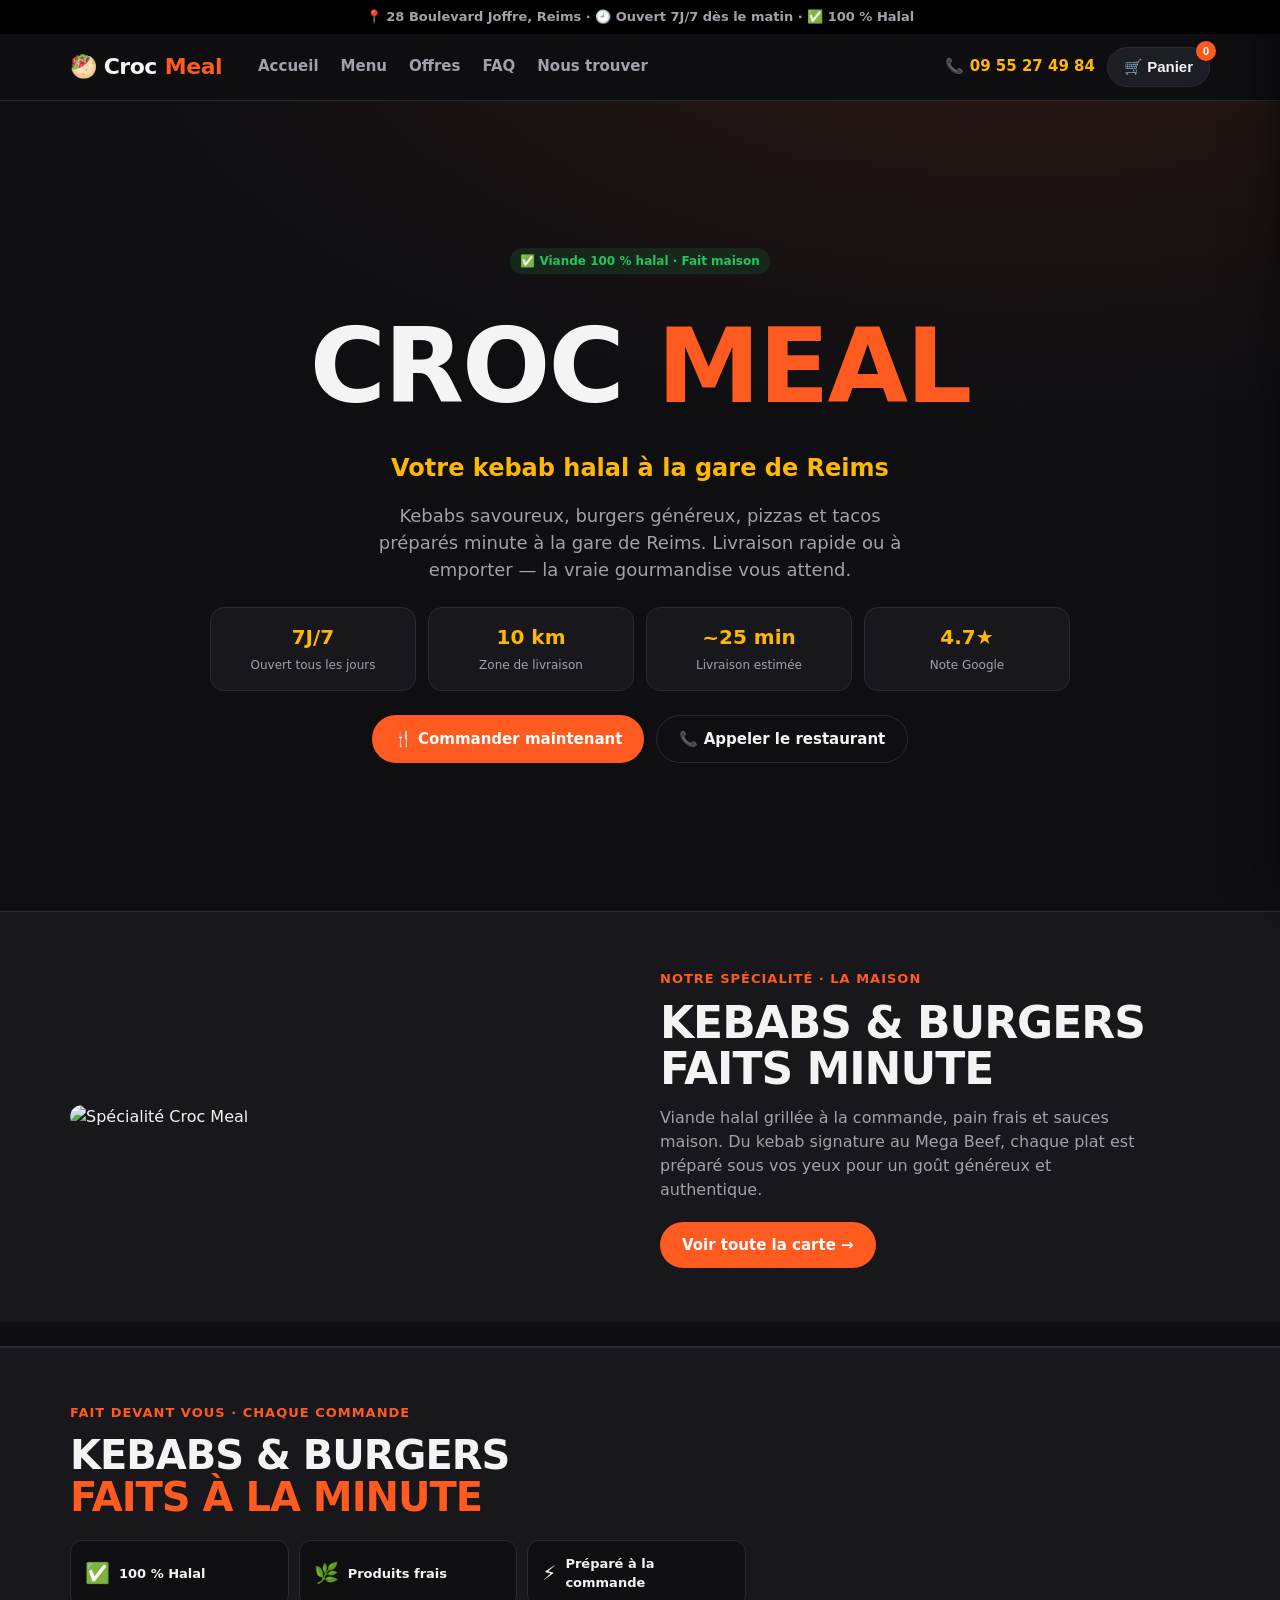
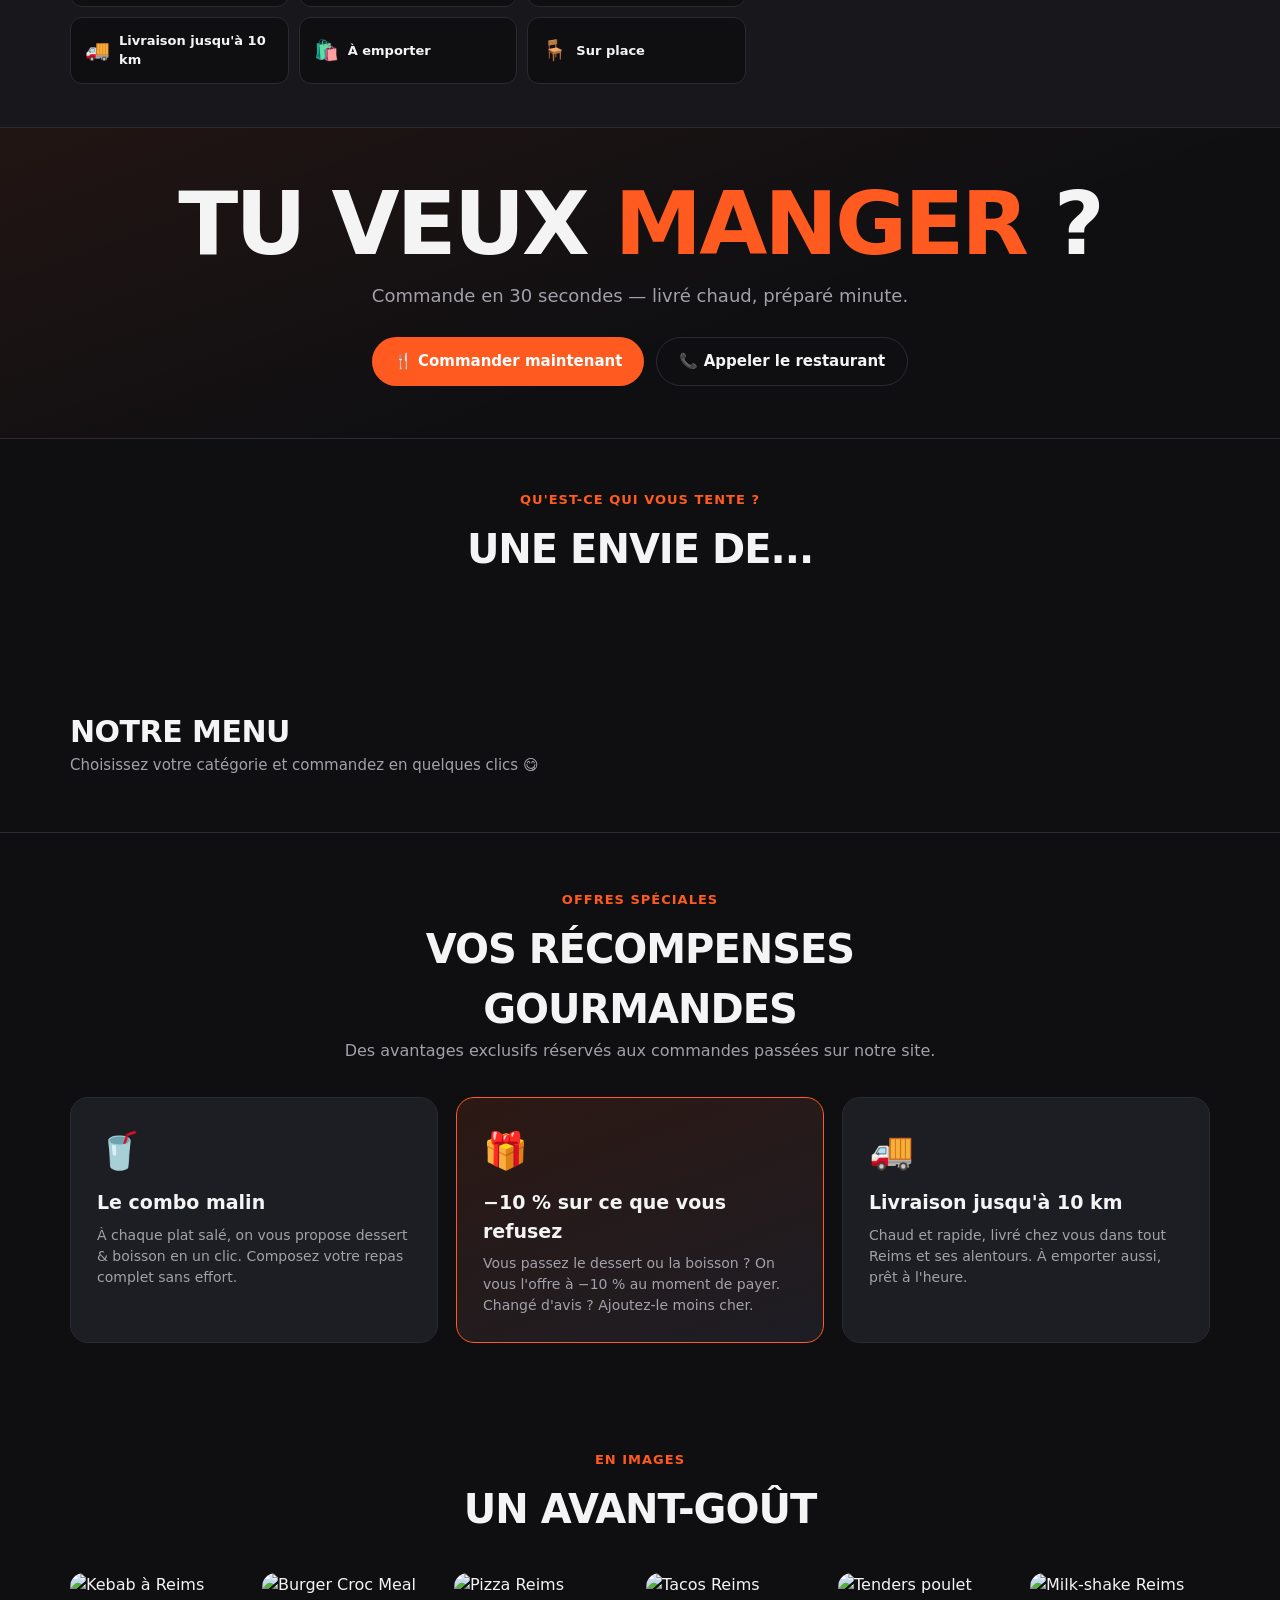
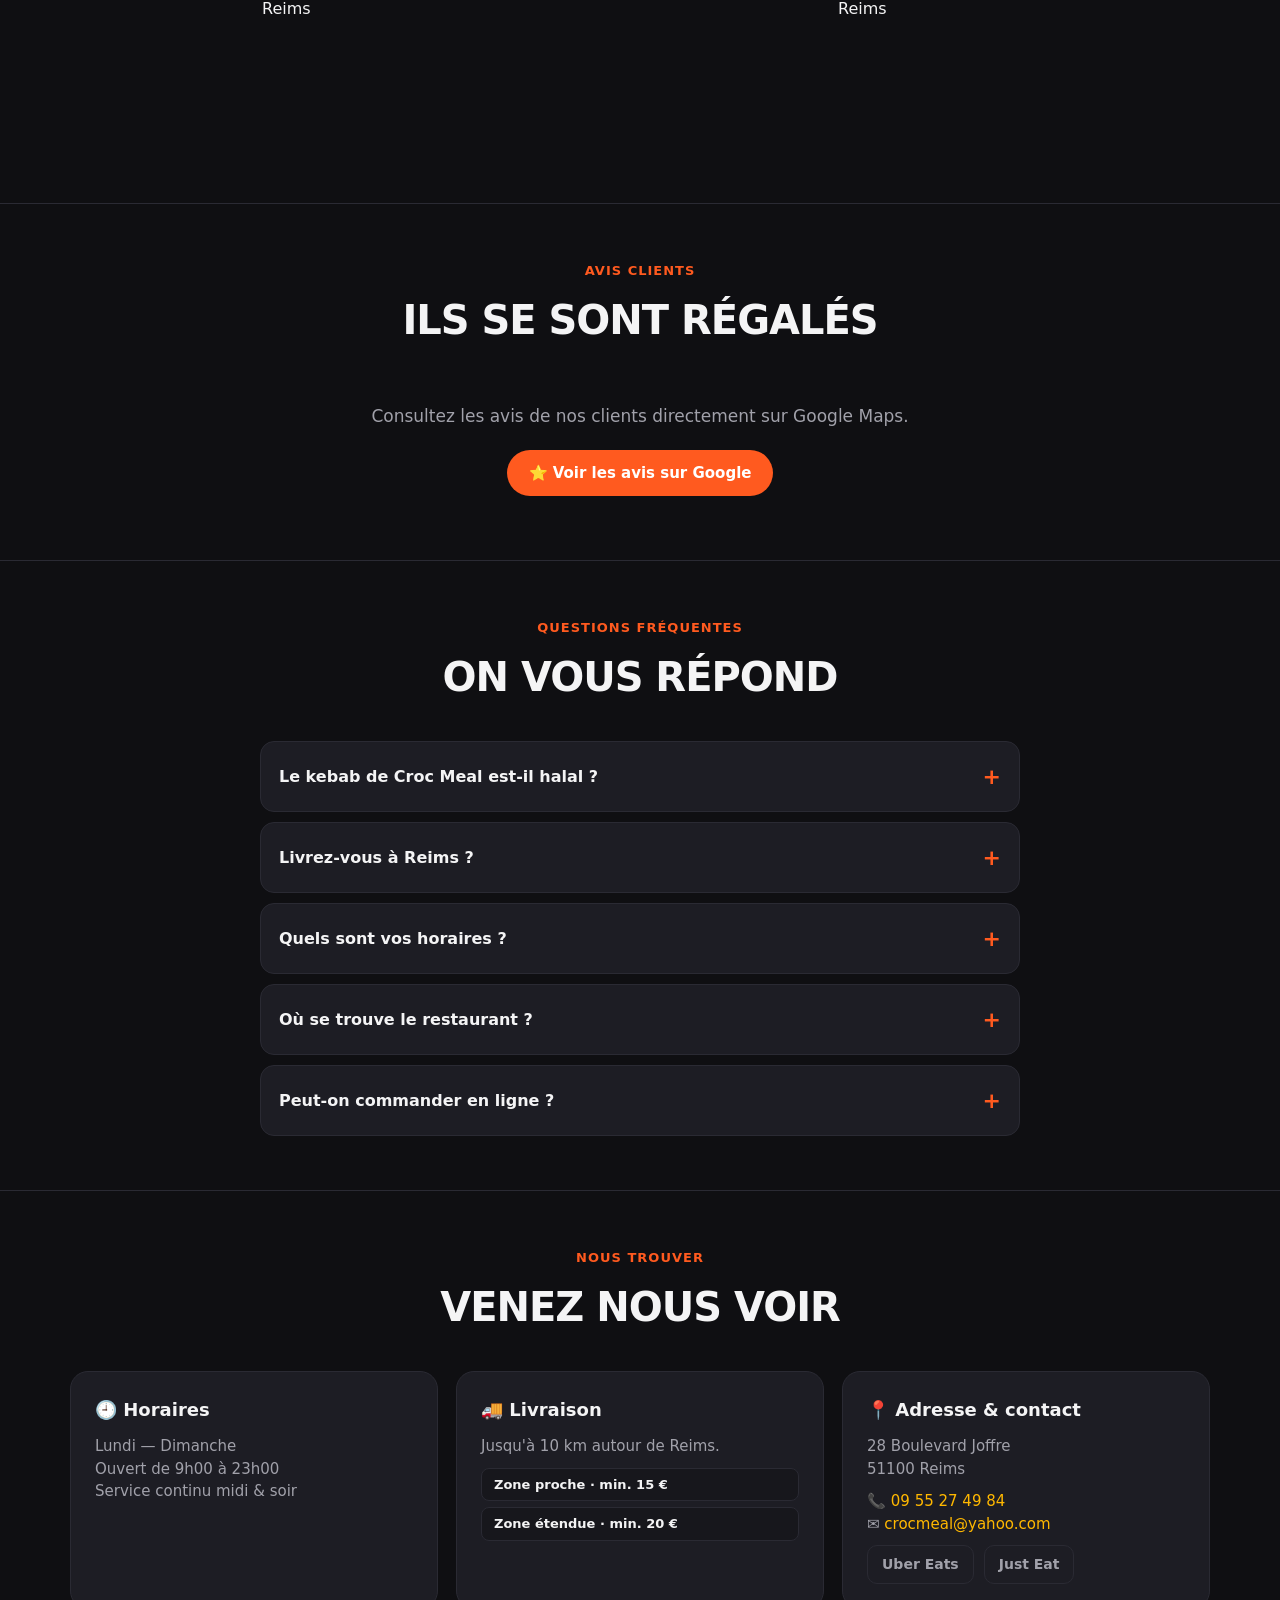
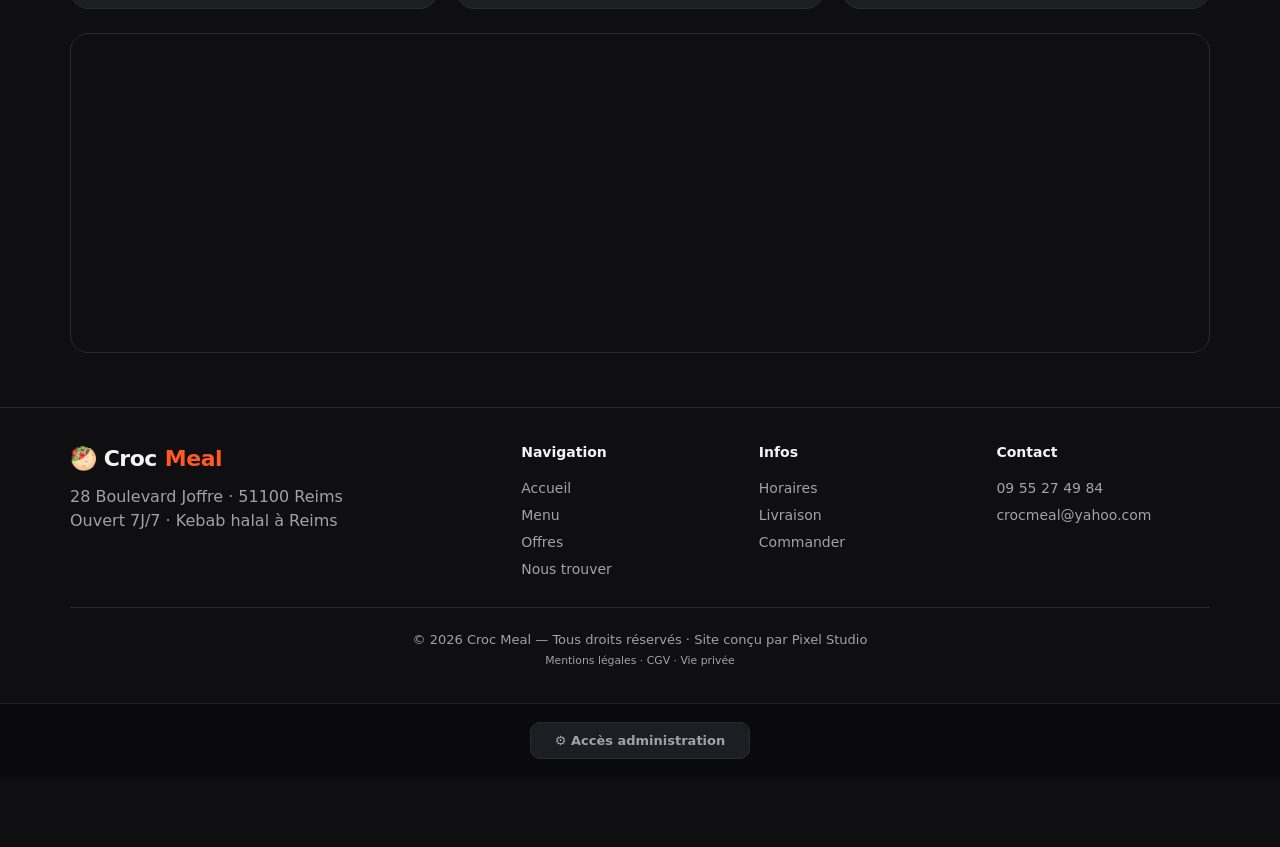
==== commit 597734e4: "feat: refonte Plat du jour + auth Firebase + images - Plat du jour : mode Plat seul / Combo (2 plats" ====
--- a/index.html
+++ b/index.html
@@ -360,10 +360,15 @@
       <div class="pdj-grid">
         <div class="pdj-img"><img id="pdjImg" src="" alt="Plat du jour Croc Meal" onerror="imgErr(this)"></div>
         <div>
-          <span class="pdj-badge">⭐ Plat du jour</span>
+          <span class="pdj-badge" id="pdjBadge">⭐ Plat du jour</span>
           <h2 class="pdj-title" id="pdjTitle">Plat du jour</h2>
           <p class="pdj-desc" id="pdjDesc"></p>
           <p class="pdj-compo" id="pdjCompo"></p>
+          <div id="pdjComboSlot" style="display:none;align-items:center;gap:10px;margin:8px 0">
+            <span style="font-size:22px;font-weight:900;opacity:.6">+</span>
+            <img id="pdjImg2" src="" alt="" style="width:52px;height:52px;border-radius:10px;object-fit:cover" onerror="imgErr(this)">
+            <span id="pdjItem2Name" style="font-weight:800;font-size:15px"></span>
+          </div>
           <div class="pdj-price" id="pdjPrice">13,00 €</div>
           <button class="btn btn-primary" onclick="addPDJ()">🍴 Commander ce plat</button>
         </div>
@@ -543,6 +548,37 @@
   </div>
 </div>
 
+<!-- Auth modal -->
+<div class="modal" id="authModal" role="dialog" aria-modal="true" aria-label="Connexion">
+  <div class="modal-card" style="max-width:380px">
+    <div id="authViewChoice">
+      <h3 style="margin-bottom:6px">Avant de commander</h3>
+      <p class="sub">Créez un compte pour retrouver vos commandes, ou continuez directement.</p>
+      <button class="btn btn-primary btn-block" onclick="showAuthView('register')" style="margin-bottom:10px;width:100%">👤 Créer un compte</button>
+      <button class="btn btn-block" onclick="showAuthView('login')" style="margin-bottom:10px;width:100%">🔑 J'ai déjà un compte</button>
+      <button class="btn btn-ghost btn-block" onclick="continueAsGuest()" style="width:100%">Continuer sans compte →</button>
+    </div>
+    <div id="authViewRegister" style="display:none">
+      <h3 style="margin-bottom:6px">Créer un compte</h3>
+      <p class="sub">Rapide et gratuit.</p>
+      <input class="a-in" id="regPrenom" type="text" placeholder="Prénom" style="width:100%;margin-bottom:10px">
+      <input class="a-in" id="regEmail" type="email" placeholder="Email" style="width:100%;margin-bottom:10px">
+      <input class="a-in" id="regPass" type="password" placeholder="Mot de passe (6 car. min.)" style="width:100%;margin-bottom:14px">
+      <button class="btn btn-primary btn-block" onclick="doRegister()" style="margin-bottom:10px;width:100%">Créer mon compte</button>
+      <button class="btn btn-ghost btn-block" onclick="showAuthView('choice')" style="width:100%">← Retour</button>
+    </div>
+    <div id="authViewLogin" style="display:none">
+      <h3 style="margin-bottom:6px">Me connecter</h3>
+      <p class="sub">Content de te revoir !</p>
+      <input class="a-in" id="loginEmail" type="email" placeholder="Email" style="width:100%;margin-bottom:10px">
+      <input class="a-in" id="loginPass" type="password" placeholder="Mot de passe" style="width:100%;margin-bottom:14px">
+      <button class="btn btn-primary btn-block" onclick="doLogin()" style="margin-bottom:10px;width:100%">Se connecter</button>
+      <button class="btn btn-ghost btn-block" onclick="showAuthView('choice')" style="width:100%">← Retour</button>
+    </div>
+    <p id="authError" style="color:var(--accent);font-size:13px;text-align:center;margin-top:10px;display:none"></p>
+  </div>
+</div>
+
 <!-- Config flow modal -->
 <div class="modal" id="cfgModal" role="dialog" aria-modal="true">
   <div class="modal-card" id="cfgCard"></div>
@@ -579,17 +615,19 @@
   <div class="adm-body" id="admBody"></div>
 </div>
 
+<script src="https://www.gstatic.com/firebasejs/9.23.0/firebase-app-compat.js"></script>
+<script src="https://www.gstatic.com/firebasejs/9.23.0/firebase-auth-compat.js"></script>
 <script src="https://cdn.jsdelivr.net/npm/twemoji@14.0.2/dist/twemoji.min.js" crossorigin="anonymous"></script>
 <script>
 const WK="https://commons.wikimedia.org/wiki/Special:FilePath/";
 const MENU=[
  {cat:"Kebab",icon:"🥙",type:"sale",items:[
-  {n:"Kebab",p:7.00,d:"Pain galette, viande de kebab grillée, crudités et sauce au choix.",img:"1638537125835-82acb38d3531",opts:[{l:"Seul",extra:0},{l:"Avec menu frites + boisson",extra:2.90}]},
-  {n:"Chicken",p:7.00,d:"Émincé de poulet mariné, salade, tomates et sauce maison.",img:"1528279027-68f0d7fce9f1",opts:[{l:"Seul",extra:0},{l:"Avec menu frites + boisson",extra:2.90}]},
-  {n:"Américain",p:7.00,d:"Steak haché, frites à l'intérieur, fromage et sauce.",img:"1550547660-d9450f859349",opts:[{l:"Seul",extra:0},{l:"Avec menu frites + boisson",extra:2.90}]},
-  {n:"Durum",p:8.00,d:"Galette roulée façon dürüm, viande, crudités et sauce.",img:"1584959370147-fcdd784b2e45",opts:[{l:"Seul",extra:0},{l:"Avec menu frites + boisson",extra:2.00}]},
-  {n:"Kebab Signature",p:8.00,pop:1,d:"Composez votre kebab signature avec les ingrédients de votre choix.",img:"1638537125835-82acb38d3531",opts:[{l:"Seul",extra:0},{l:"Avec menu frites + boisson",extra:3.00}]},
-  {n:"Kebab Mega",p:12.00,pop:1,d:"Double portion de viande pour les grandes faims.",img:"1638537125835-82acb38d3531",opts:[{l:"Seul",extra:0},{l:"Avec menu frites + boisson",extra:3.00}]}]},
+  {n:"Kebab",p:7.00,d:"Pain galette, viande de kebab grillée, crudités et sauce au choix.",img:"https://img.freepik.com/premium-photo/doner-kebab-doner-kebap-fast-food-flatbread-wooden-board_770123-1281.jpg?w=2000",opts:[{l:"Seul",extra:0},{l:"Avec menu frites + boisson",extra:2.90}]},
+  {n:"Chicken",p:7.00,d:"Émincé de poulet mariné, salade, tomates et sauce maison.",img:"1670710029403-607db8eeec83",opts:[{l:"Seul",extra:0},{l:"Avec menu frites + boisson",extra:2.90}]},
+  {n:"Américain",p:7.00,d:"Steak haché, frites à l'intérieur, fromage et sauce.",img:"1572802419224-296b0aeee0d9",opts:[{l:"Seul",extra:0},{l:"Avec menu frites + boisson",extra:2.90}]},
+  {n:"Durum",p:8.00,d:"Galette roulée façon dürüm, viande, crudités et sauce.",img:"https://img.freepik.com/premium-photo/doner-kebab-doner-kebap-fast-food-flatbread-wooden-board_770123-1281.jpg?w=2000",opts:[{l:"Seul",extra:0},{l:"Avec menu frites + boisson",extra:2.00}]},
+  {n:"Kebab Signature",p:8.00,pop:1,d:"Composez votre kebab signature avec les ingrédients de votre choix.",img:"https://img.freepik.com/premium-photo/doner-kebab-doner-kebap-fast-food-flatbread-wooden-board_770123-1281.jpg?w=2000",opts:[{l:"Seul",extra:0},{l:"Avec menu frites + boisson",extra:3.00}]},
+  {n:"Kebab Mega",p:12.00,pop:1,d:"Double portion de viande pour les grandes faims.",img:"https://img.freepik.com/premium-photo/doner-kebab-doner-kebap-fast-food-flatbread-wooden-board_770123-1281.jpg?w=2000",opts:[{l:"Seul",extra:0},{l:"Avec menu frites + boisson",extra:3.00}]}]},
  {cat:"Tacos",icon:"🌮",type:"sale",items:[
   {n:"Tacos M",p:8.50,pop:1,d:"1 viande au choix, frites, fromage et sauce fromagère.",img:WK+"French%20Tacos%20from%20O%27Tacos.jpg",opts:[{l:"Seul",extra:0},{l:"Avec boisson 33cl",extra:1.40}]},
   {n:"Tacos L",p:9.50,d:"2 viandes au choix, frites et sauce fromagère gratinée.",img:WK+"French%20Tacos%20from%20O%27Tacos.jpg",opts:[{l:"Seul",extra:0},{l:"Avec boisson 33cl",extra:1.40}]},
@@ -625,14 +663,14 @@
   {n:"Tasty Crousty",p:9.90,pop:1,d:"Tenders croustillants, riz, sauce sucrée et oignons croustillants.",img:"1586793783658-261cddf883ef"},
   {n:"Tasty Crousty poisson",p:9.90,d:"Poisson pané croustillant, riz, sauce sucrée et oignons croustillants.",img:"1551782450-a2132b4ba21d"}]},
  {cat:"Assiettes",icon:"🍴",type:"sale",items:[
-  {n:"Assiette",p:11.50,d:"Viande au choix, frites, salade et sauce — sans pain.",img:WK+"D%C3%B6ner-Teller%20in%20Riesa%201.JPG",opts:[{l:"Seul",extra:0},{l:"Avec boisson 33cl",extra:2.00}]},
-  {n:"Assiette Kebab",p:13.50,d:"Généreuse portion de kebab, frites et crudités.",img:WK+"D%C3%B6ner-Teller%20in%20Riesa%201.JPG",opts:[{l:"Seul",extra:0},{l:"Avec boisson 33cl",extra:3.00}]},
-  {n:"Assiette Royal",p:14.50,pop:1,d:"Double viande, frites, salade — la plus copieuse.",img:WK+"D%C3%B6ner-Teller%20in%20Riesa%201.JPG",opts:[{l:"Seul",extra:0},{l:"Avec boisson 33cl",extra:2.00}]}]},
+  {n:"Assiette",p:11.50,d:"Viande au choix, frites, salade et sauce — sans pain.",img:"https://kebabaproximite.fr/wp-content/uploads/assiette-kebab-maison.gif",opts:[{l:"Seul",extra:0},{l:"Avec boisson 33cl",extra:2.00}]},
+  {n:"Assiette Kebab",p:13.50,d:"Généreuse portion de kebab, frites et crudités.",img:"https://kebabaproximite.fr/wp-content/uploads/assiette-kebab-maison.gif",opts:[{l:"Seul",extra:0},{l:"Avec boisson 33cl",extra:3.00}]},
+  {n:"Assiette Royal",p:14.50,pop:1,d:"Double viande, frites, salade — la plus copieuse.",img:"https://kebabaproximite.fr/wp-content/uploads/assiette-kebab-maison.gif",opts:[{l:"Seul",extra:0},{l:"Avec boisson 33cl",extra:2.00}]}]},
  {cat:"Crêpes",icon:"🥞",type:"sale",items:[
-  {n:"Crêpe salée",p:8.00,d:"Crêpe salée garnie au choix, préparée à la commande.",img:"1650844010413-3f24dc1c182b",opts:[{l:"Seule",extra:0},{l:"Avec menu frites + boisson",extra:4.00}]}]},
+  {n:"Crêpe salée",p:8.00,d:"Crêpe salée garnie au choix, préparée à la commande.",img:"https://tse3.mm.bing.net/th/id/OIP.6w_FETm0NG1idlzjj5X28wHaFj?pid=Api&P=0&h=180",opts:[{l:"Seule",extra:0},{l:"Avec menu frites + boisson",extra:4.00}]}]},
  {cat:"Plats chauds",icon:"🍲",type:"sale",items:[
-  {n:"Riz à l'italienne",p:10.50,d:"Riz au pesto basilic, confit de tomate, parmesan râpé.",img:"1513104890138-7c749659a591"},
-  {n:"Riz à la marocaine",p:10.50,d:"Riz épicé façon marocaine, légumes mijotés, herbes fraîches.",img:"1574071318508-1cdbab80d002"}]},
+  {n:"Riz à l'italienne",p:10.50,d:"Riz au pesto basilic, confit de tomate, parmesan râpé.",img:"https://chefcuisto.com/files/2023/09/riz-legumes.jpg"},
+  {n:"Riz à la marocaine",p:10.50,d:"Riz épicé façon marocaine, légumes mijotés, herbes fraîches.",img:"https://chefcuisto.com/files/2023/09/riz-legumes.jpg"}]},
  {cat:"Desserts",icon:"🥤",type:"dessert",items:[
   {n:"Milk-shake caramel beurre salé",p:5.50,d:"Onctueux, au vrai caramel beurre salé.",img:"1579954115545-a95591f28bfc"},
   {n:"Milk-shake chocolat",p:5.50,d:"Crémeux et bien chocolaté.",img:"1619158403521-ed9795026d47"},
@@ -968,8 +1006,13 @@
 function checkout(){
   if(cart.length===0)return;
   if(orderMode==='livraison'&&subtotal()<MIN_LIVRAISON)return;
+  if(fbAuth.currentUser){doCheckout();}else{openAuthModal();}
+}
+function doCheckout(){
   const modeLabel={place:'Sur place',emporter:'À emporter',livraison:'Livraison'}[orderMode];
   let msg=`🛒 *Nouvelle commande — Croc Meal*\n📦 *${modeLabel}*\n\n`;
+  const u=fbAuth.currentUser;
+  if(u)msg+=`👤 *${u.displayName||u.email}*\n\n`;
   cart.forEach(l=>{msg+=`• ${l.n} ×${l.qty} — ${eur(lineTotal(l))}\n`;});
   const tot=subtotal();
   const promo=firstOrder?tot*0.05:0;
@@ -984,7 +1027,7 @@
 // ==================== ADMIN SYSTEM ====================
 const ADM_PASS='crocmeal2026',ADM_KEY='croc_adm_v1';
 let admStars=5;
-function defAdm(){return{pdj:{on:false,title:'Plat du jour',desc:'',compo:'',price:13,img:''},promoOn:true,promoPct:5,upsellOn:true,upsellPct:10,usDessert:{n:'Milk-shake Oréo',p:5.50,type:'dessert',img:'1541658016709-82535e94bc69'},usDrink:{n:'Coca-Cola 33cl',p:2.00,type:'boisson',img:'1554866585-cd94860890b7'},topbar:'📍 28 Boulevard Joffre, Reims · 🕘 Ouvert 7J/7 dès le matin · ✅ 100 % Halal',phone:'09 55 27 49 84',email:'crocmeal@yahoo.com',hours:'9h00 - 23h00',dlvZones:[{lbl:'Zone proche',min:15},{lbl:'Zone étendue',min:20}],heroImg:'',mintImg:'',galImgs:['','','','','',''],overrides:{},extras:[],revOn:false,reviews:[]};}
+function defAdm(){return{pdj:{on:false,mode:'single',item1:'',item2:'',title:'',desc:'',compo:'',price:13,img:''},promoOn:true,promoPct:5,upsellOn:true,upsellPct:10,usDessert:{n:'Milk-shake Oréo',p:5.50,type:'dessert',img:'1541658016709-82535e94bc69'},usDrink:{n:'Coca-Cola 33cl',p:2.00,type:'boisson',img:'1554866585-cd94860890b7'},topbar:'📍 28 Boulevard Joffre, Reims · 🕘 Ouvert 7J/7 dès le matin · ✅ 100 % Halal',phone:'09 55 27 49 84',email:'crocmeal@yahoo.com',hours:'9h00 - 23h00',dlvZones:[{lbl:'Zone proche',min:15},{lbl:'Zone étendue',min:20}],heroImg:'',mintImg:'',galImgs:['','','','','',''],overrides:{},extras:[],revOn:false,reviews:[]};}
 let AS=(()=>{try{const s=localStorage.getItem(ADM_KEY);if(!s)return defAdm();return{...defAdm(),...JSON.parse(s)};}catch(e){return defAdm();}})();
 function saveAS(){localStorage.setItem(ADM_KEY,JSON.stringify(AS));}
 
@@ -999,18 +1042,32 @@
 }
 
 // --- Plat du jour ---
+function getAllMenuItems(){const all=[];MENU.forEach(g=>g.items.forEach(i=>all.push({...i,cat:g.cat,type:g.type})));(AS.extras||[]).forEach(i=>all.push(i));return all;}
 function applyPDJ(){
   const band=$('pdjBand'),p=AS.pdj;
   if(!p.on){band.classList.remove('show');return;}
   band.classList.add('show');
-  $('pdjTitle').textContent=p.title;
-  $('pdjDesc').textContent=p.desc;
-  $('pdjCompo').textContent=p.compo;
-  $('pdjPrice').textContent=eur(p.price);
-  const img=$('pdjImg');
-  if(p.img){img.src=p.img;img.style.visibility='visible';}else img.style.visibility='hidden';
-}
-function addPDJ(){const p=AS.pdj;addItem({n:p.title,p:p.price,type:'sale',img:p.img||'1568901346375-23c9450c58cd'});}
+  const all=getAllMenuItems();
+  const it1=p.item1?all.find(i=>i.n===p.item1):null;
+  const it2=p.mode==='combo'&&p.item2?all.find(i=>i.n===p.item2):null;
+  const badge=$('pdjBadge');if(badge)badge.textContent=p.mode==='combo'?'🔥 Offre du jour':'⭐ Plat du jour';
+  const src1=p.img||(it1?imgUrl(it1.img,400,300):'');
+  const img=$('pdjImg');if(src1){img.src=src1;img.style.visibility='visible';}else img.style.visibility='hidden';
+  $('pdjTitle').textContent=p.title||(it1?it1.n:'Plat du jour');
+  $('pdjDesc').textContent=p.desc||(it1?it1.d||'':'');
+  $('pdjCompo').textContent=p.compo||(p.mode==='combo'?'Plat salé + dessert / boisson':'');
+  const cs=$('pdjComboSlot');
+  if(cs){if(it2){cs.style.display='flex';$('pdjImg2').src=imgUrl(it2.img,52,52);$('pdjItem2Name').textContent=it2.n;}else cs.style.display='none';}
+  $('pdjPrice').textContent=eur(p.price||13);
+}
+function addPDJ(){
+  const p=AS.pdj;const all=getAllMenuItems();
+  const it1=p.item1?all.find(i=>i.n===p.item1):null;
+  const it2=p.mode==='combo'&&p.item2?all.find(i=>i.n===p.item2):null;
+  const title=(p.title||(it1?it1.n:'Plat du jour'))+(it2?' + '+it2.n:'');
+  const img=p.img||(it1?it1.img:'1568901346375-23c9450c58cd');
+  addItem({n:title,p:p.price||13,type:'sale',img});
+}
 
 // --- Reviews ---
 function applyRevSection(){
@@ -1045,18 +1102,35 @@
 function reRenderMenu(){$('menuRoot').innerHTML='';$('catbar').innerHTML='';$('envieGrid').innerHTML='';renderMenu();renderEnvie();emojify($('menuRoot'));emojify($('envieGrid'));}
 
 // --- Tab: Plat du jour ---
-function tPDJ(){const p=AS.pdj;return`<div class="a-sec"><h4>Plat du jour</h4>
+function tPDJ(){
+  const p=AS.pdj;const all=getAllMenuItems();const isCombo=p.mode==='combo';
+  const opts=all.map(i=>`<option value="${i.n.replace(/"/g,'&quot;')}"${p.item1===i.n?' selected':''}>${i.n} — ${eur(i.p)}</option>`).join('');
+  const opts2=all.map(i=>`<option value="${i.n.replace(/"/g,'&quot;')}"${p.item2===i.n?' selected':''}>${i.n} — ${eur(i.p)}</option>`).join('');
+  return`<div class="a-sec"><h4>Plat du jour</h4>
 <div class="a-row" style="margin-bottom:14px"><span class="ar-n">Afficher sur le site</span><input type="checkbox" class="a-tog" id="pi_on" ${p.on?'checked':''} onchange="AS.pdj.on=this.checked;applyPDJ()"></div>
-<label class="a-label">Titre</label><input class="a-in" id="pi0" value="${p.title}">
-<label class="a-label">Description</label><input class="a-in" id="pi1" value="${p.desc}" placeholder="Ingrédients, accompagnements...">
-<label class="a-label">Composition (sous-titre)</label><input class="a-in" id="pi2" value="${p.compo}" placeholder="Ex : Plat salé + dessert">
-<label class="a-label">Prix (€)</label><input class="a-in sm" type="number" step="0.5" id="pi3" value="${p.price}">
-<label class="a-label">URL photo</label><input class="a-in" id="pi4" value="${p.img}" placeholder="https://...">
+<label class="a-label">Mode</label>
+<div style="display:flex;gap:8px;margin-bottom:14px">
+<button class="a-btn ${!isCombo?'ap':'ag'}" style="flex:1" onclick="setPDJMode('single')">🍽️ Plat seul</button>
+<button class="a-btn ${isCombo?'ap':'ag'}" style="flex:1" onclick="setPDJMode('combo')">🍽️+🍰 Combo</button></div>
+<label class="a-label">Plat principal</label>
+<select class="a-in" id="pi_item1"><option value="">— Choisir un plat —</option>${opts}</select>
+${isCombo?`<label class="a-label">2ème plat (dessert, boisson…)</label><select class="a-in" id="pi_item2"><option value="">— Choisir —</option>${opts2}</select>`:''}
+<label class="a-label">Titre affiché <span style="font-weight:400;color:var(--muted)">(vide = nom du plat)</span></label>
+<input class="a-in" id="pi0" value="${p.title||''}" placeholder="Ex : Le Mega Kebab du jour">
+<label class="a-label">Description</label><input class="a-in" id="pi1" value="${p.desc||''}" placeholder="Ingrédients, accompagnements...">
+<label class="a-label">Sous-titre <span style="font-weight:400;color:var(--muted)">(vide = auto)</span></label>
+<input class="a-in" id="pi2" value="${p.compo||''}" placeholder="${isCombo?'Plat salé + dessert / boisson':'Ex : Plat du jour à emporter'}">
+<label class="a-label">Prix (€)</label><input class="a-in sm" type="number" step="0.5" id="pi3" value="${p.price||13}">
+<label class="a-label">Photo <span style="font-weight:400;color:var(--muted)">(vide = photo du plat sélectionné)</span></label>
+<input class="a-in" id="pi4" value="${p.img||''}" placeholder="https://...">
 ${p.img?`<img class="a-prev" src="${p.img}" onerror="this.style.display='none'">`:''}
 <button class="a-btn ap blk" onclick="savePDJ()">💾 Enregistrer le plat du jour</button></div>`;}
+function setPDJMode(mode){AS.pdj.mode=mode;showAdmTab('platdujour');}
 function savePDJ(){
   const tog=document.getElementById('pi_on');
-  AS.pdj={on:tog?tog.checked:AS.pdj.on,title:$el('pi0')||'Plat du jour',desc:$el('pi1'),compo:$el('pi2'),price:parseFloat($el('pi3'))||13,img:$el('pi4')};
+  const it1El=document.getElementById('pi_item1');
+  const it2El=document.getElementById('pi_item2');
+  AS.pdj={on:tog?tog.checked:AS.pdj.on,mode:AS.pdj.mode||'single',item1:it1El?it1El.value:'',item2:it2El?it2El.value:'',title:$el('pi0'),desc:$el('pi1'),compo:$el('pi2'),price:parseFloat($el('pi3'))||13,img:$el('pi4')};
   saveAS();applyPDJ();toast('✅ Plat du jour enregistré');showAdmTab('platdujour');
 }
 
@@ -1152,7 +1226,16 @@
 }
 
 // --- Tab: Visuels ---
-function tVisuels(){const g=AS.galImgs||[];return`<div class="a-sec"><h4>Image hero (fond d'accueil)</h4>
+function tVisuels(){
+  const g=AS.galImgs||[];const ov=AS.overrides||{};const all=getAllMenuItems();
+  const itemRows=all.map(it=>{const ovImg=(ov[it.n]||{}).img||'';
+    return`<div style="margin-bottom:10px;padding-bottom:10px;border-bottom:1px solid var(--line)">
+<div style="display:flex;align-items:center;gap:10px;margin-bottom:4px">
+<img src="${imgUrl(ovImg||it.img,40,40)}" style="width:40px;height:40px;border-radius:8px;object-fit:cover;flex-shrink:0" onerror="imgErr(this)">
+<span class="ar-n">${it.n}</span></div>
+<input class="a-in" placeholder="URL photo (vide = défaut)" value="${ovImg}" onchange="setOv('${it.n.replace(/\\/g,'\\\\').replace(/'/g,"\\'")}','img',this.value.trim())" style="margin:0"></div>`;
+  }).join('');
+  return`<div class="a-sec"><h4>Image hero (fond d'accueil)</h4>
 ${AS.heroImg?`<img class="a-prev" src="${AS.heroImg}" onerror="this.style.display='none'">`:''}
 <input class="a-in" id="vi0" value="${AS.heroImg||''}" placeholder="https://images.unsplash.com/..."></div>
 <div class="a-sec"><h4>Image "Faits à la minute"</h4>
@@ -1161,7 +1244,10 @@
 <div class="a-sec"><h4>Galerie (6 photos)</h4>
 ${[0,1,2,3,4,5].map(i=>`<label class="a-label">Photo ${i+1}</label>${g[i]?`<img class="a-prev" src="${g[i]}" onerror="this.style.display='none'">`:''}
 <input class="a-in" id="vg${i}" value="${g[i]||''}" placeholder="https://...">`).join('')}</div>
-<button class="a-btn ap blk" onclick="saveVisuels()">💾 Enregistrer les visuels</button>`;}
+<button class="a-btn ap blk" onclick="saveVisuels()">💾 Enregistrer les visuels</button>
+<div class="a-sec" style="margin-top:16px"><h4>Photos des produits</h4>
+<p style="font-size:11px;color:var(--muted);margin-bottom:12px">Remplace la photo d'un produit par n'importe quelle URL (laisse vide = photo par défaut).</p>
+${itemRows}</div>`;}
 function saveVisuels(){
   AS.heroImg=$el('vi0');AS.mintImg=$el('vi1');
   AS.galImgs=[0,1,2,3,4,5].map(i=>{const e=document.getElementById(`vg${i}`);return e?e.value.trim():'';});
@@ -1193,6 +1279,68 @@
 function rmRev(i){AS.reviews.splice(i,1);saveAS();applyRevSection();showAdmTab('avis');}
 // ==================== FIN ADMIN ====================
 
+// ==================== FIREBASE AUTH ====================
+firebase.initializeApp({
+  apiKey:"AIzaSyCaxE-POSptcvcXAGSYq7PFKPMcMnRFouM",
+  authDomain:"arena-pizza-kebab-3f078.firebaseapp.com",
+  projectId:"arena-pizza-kebab-3f078",
+  storageBucket:"arena-pizza-kebab-8e281.firebasestorage.app",
+  messagingSenderId:"882481455580",
+  appId:"1:882481455580:web:2f17aa7e76bae740de2f19"
+},'croc-meal');
+const fbAuth=firebase.app('croc-meal').auth();
+
+function openAuthModal(){
+  showAuthView('choice');
+  $('authModal').classList.add('show');
+  $('overlay').classList.add('show');
+}
+function closeAuthModal(){
+  $('authModal').classList.remove('show');
+  $('overlay').classList.remove('show');
+}
+function showAuthView(v){
+  ['choice','register','login'].forEach(id=>{
+    const el=$('authView'+id.charAt(0).toUpperCase()+id.slice(1));
+    if(el)el.style.display='none';
+  });
+  const target=$('authView'+v.charAt(0).toUpperCase()+v.slice(1));
+  if(target)target.style.display='block';
+  const err=$('authError');if(err){err.style.display='none';err.textContent='';}
+}
+function showAuthError(msg){
+  const err=$('authError');err.textContent=msg;err.style.display='block';
+}
+async function doRegister(){
+  const prenom=document.getElementById('regPrenom').value.trim();
+  const email=document.getElementById('regEmail').value.trim();
+  const pass=document.getElementById('regPass').value;
+  if(!prenom)return showAuthError('Remplis ton prénom.');
+  if(!email)return showAuthError('Remplis ton email.');
+  if(pass.length<6)return showAuthError('Mot de passe trop court (6 car. min.).');
+  try{
+    const cred=await fbAuth.createUserWithEmailAndPassword(email,pass);
+    await cred.user.updateProfile({displayName:prenom});
+    closeAuthModal();doCheckout();
+  }catch(e){
+    const msgs={'auth/email-already-in-use':'Cet email est déjà utilisé.','auth/invalid-email':'Email invalide.','auth/weak-password':'Mot de passe trop faible.'};
+    showAuthError(msgs[e.code]||e.message);
+  }
+}
+async function doLogin(){
+  const email=document.getElementById('loginEmail').value.trim();
+  const pass=document.getElementById('loginPass').value;
+  if(!email||!pass)return showAuthError('Remplis tous les champs.');
+  try{
+    await fbAuth.signInWithEmailAndPassword(email,pass);
+    closeAuthModal();doCheckout();
+  }catch(e){
+    const msgs={'auth/user-not-found':'Aucun compte avec cet email.','auth/wrong-password':'Mot de passe incorrect.','auth/invalid-email':'Email invalide.','auth/invalid-credential':'Email ou mot de passe incorrect.'};
+    showAuthError(msgs[e.code]||e.message);
+  }
+}
+function continueAsGuest(){closeAuthModal();doCheckout();}
+
 renderEnvie();renderMenu();updateCart();emojify(document.body);
 document.querySelectorAll('.faq-list summary').forEach(s=>{
   s.setAttribute('aria-expanded','false');
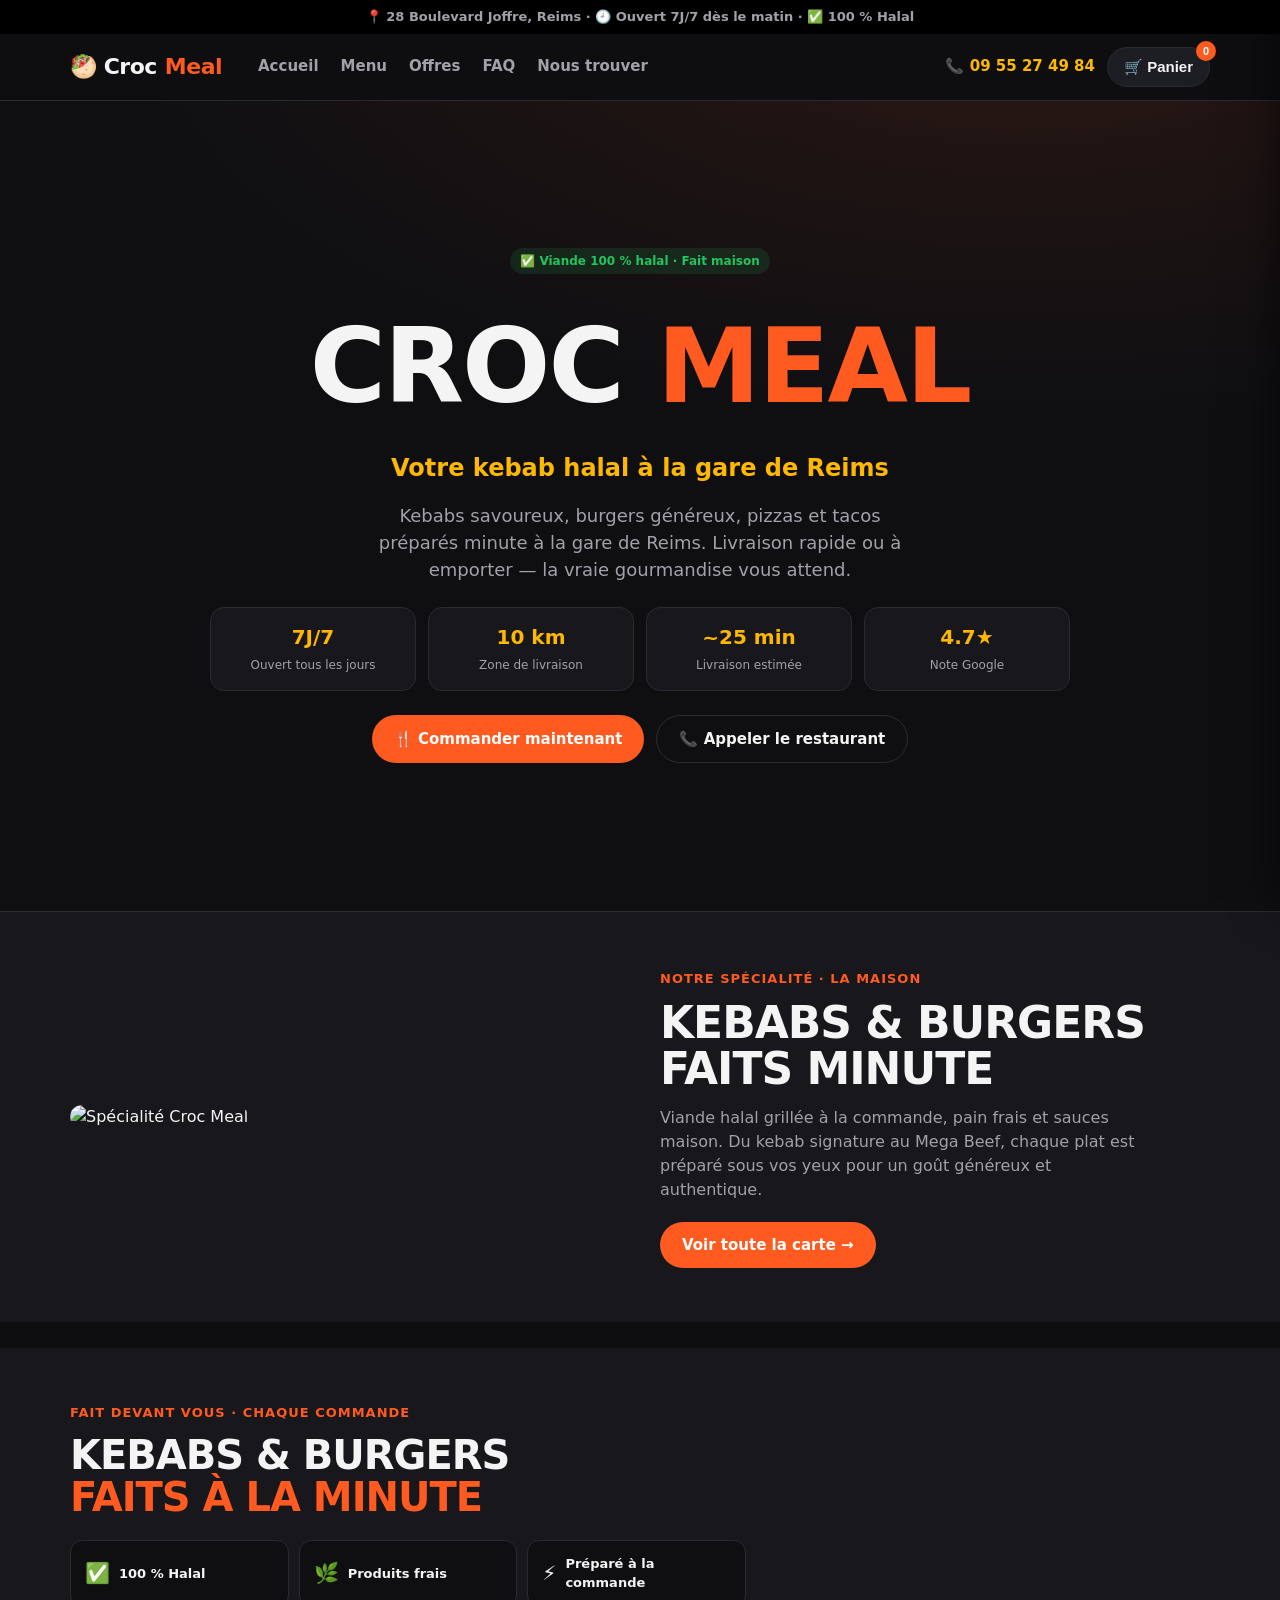
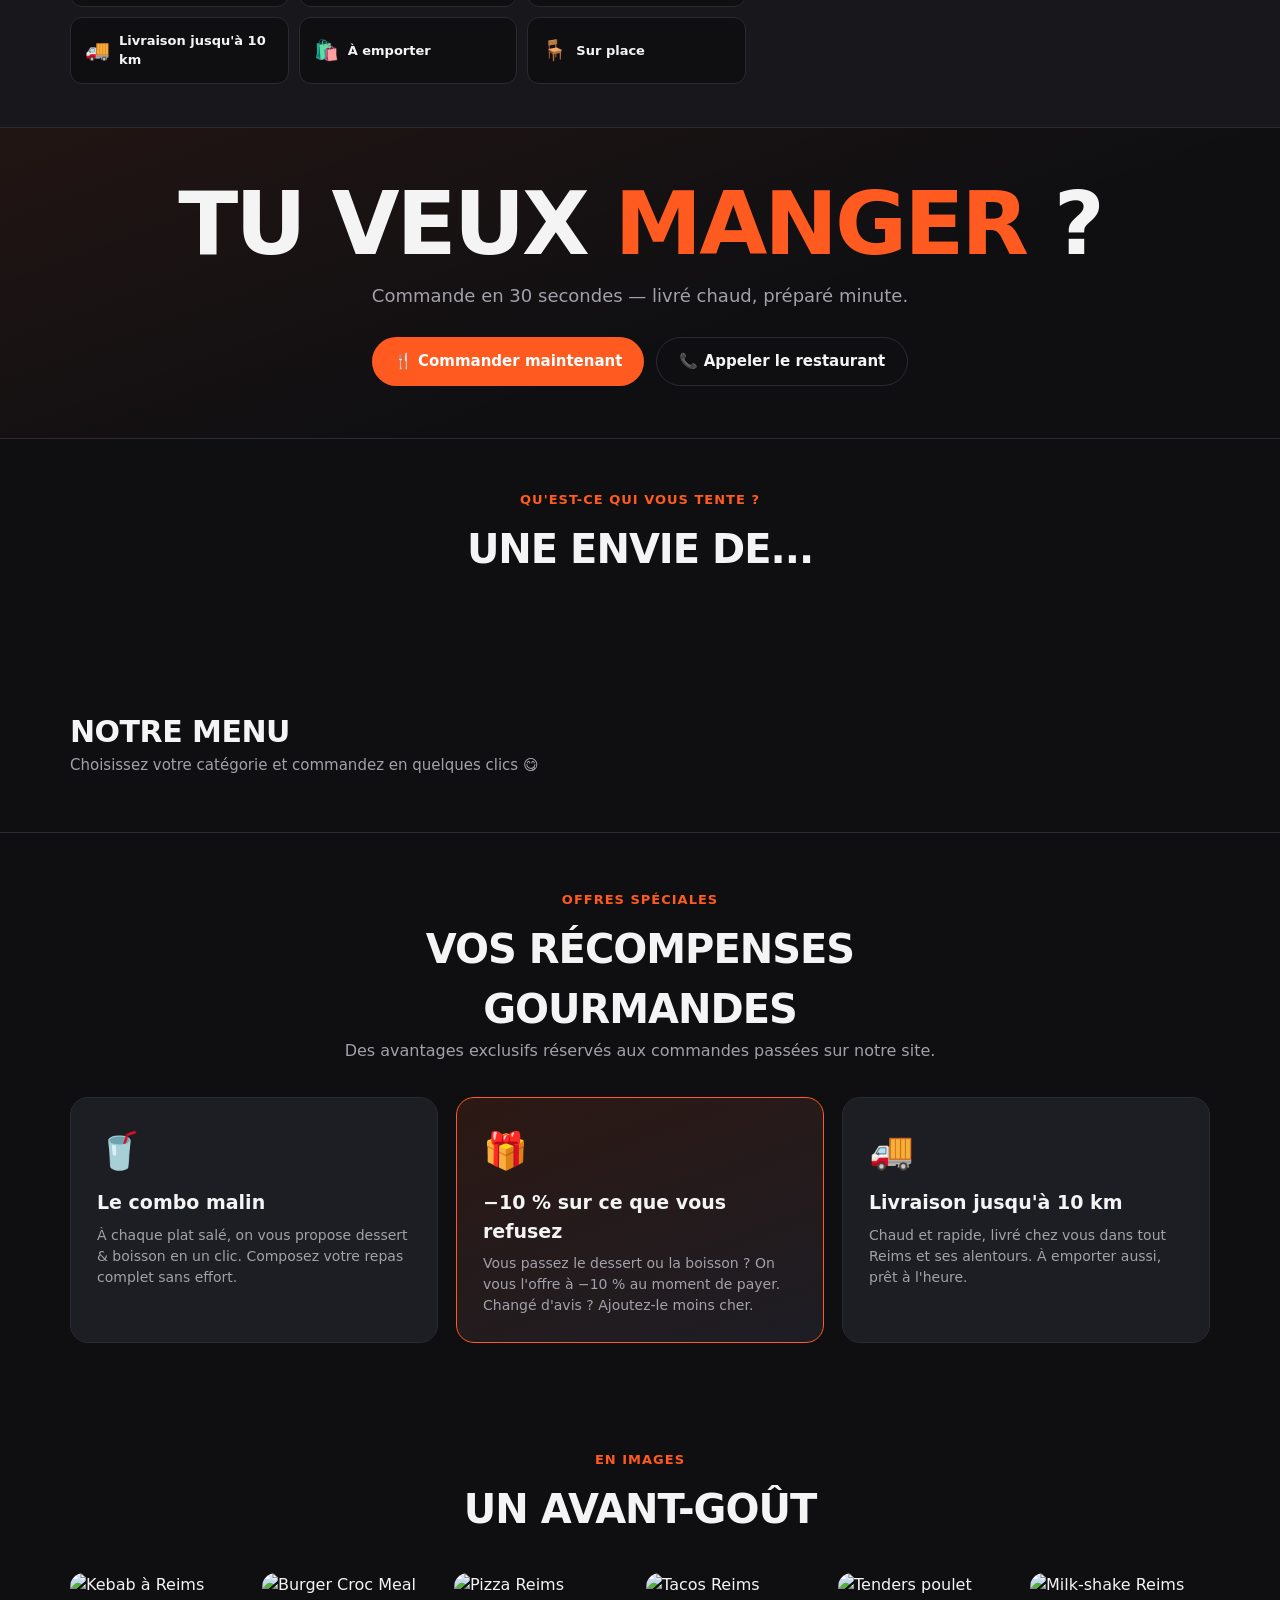
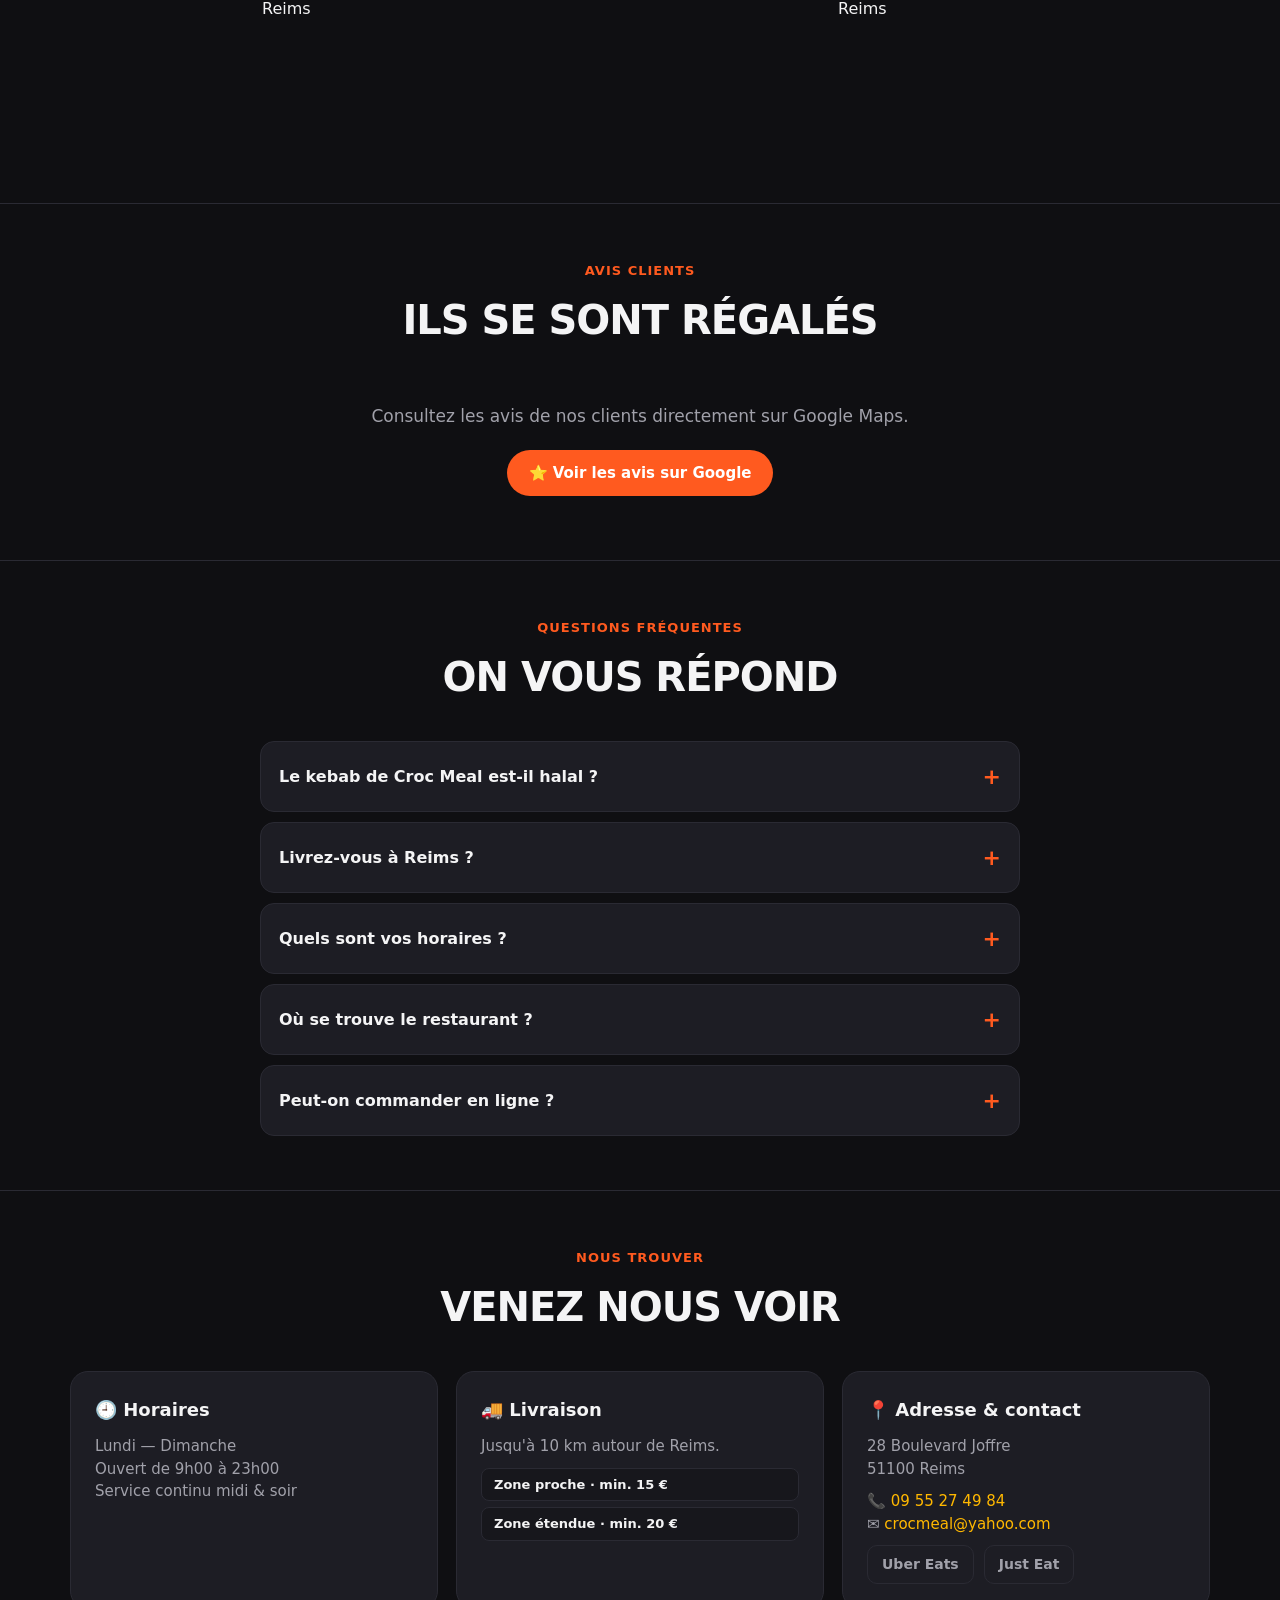
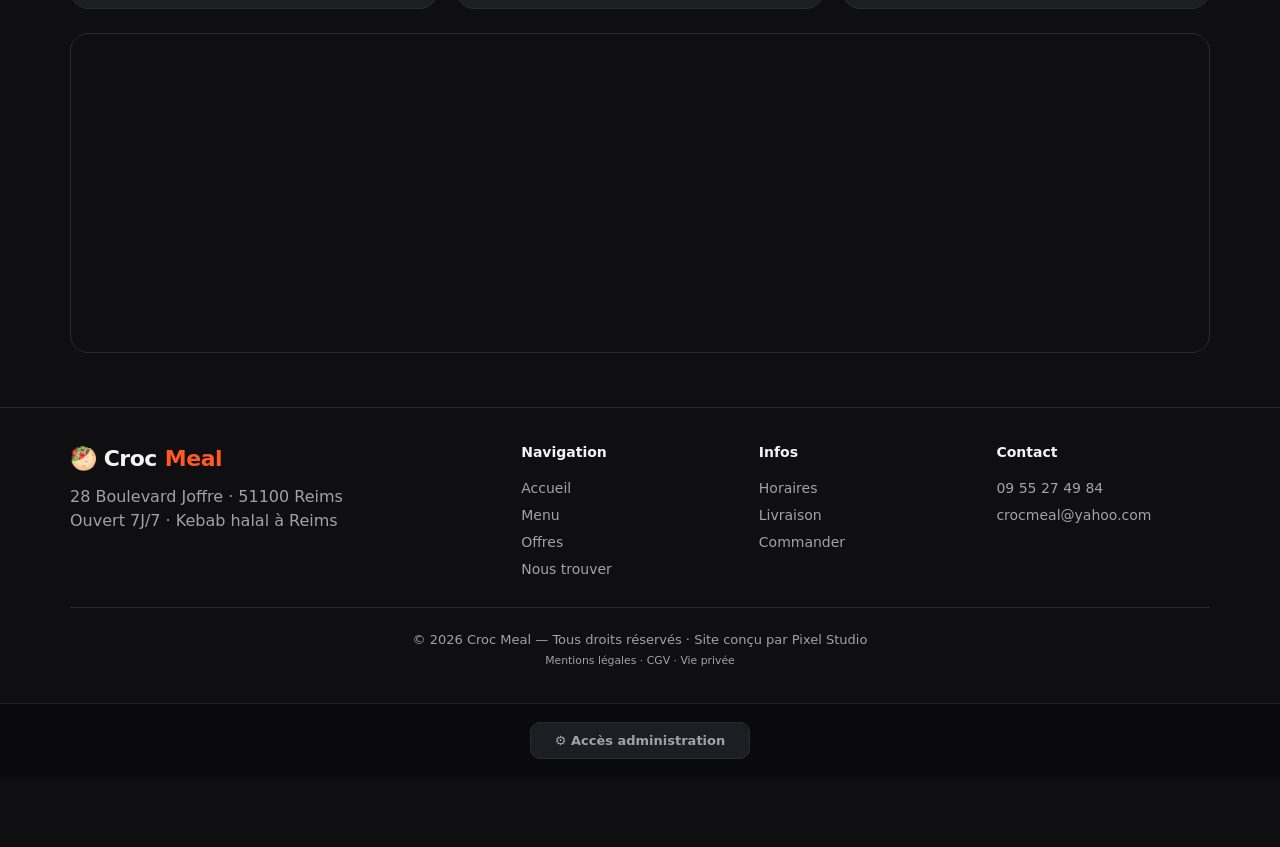
==== commit 92a876a4: "feat: choix sauce + boisson optionnelle pour tacos et burgers - Nouveau step "sauce" (Blanche, Haris" ====
--- a/index.html
+++ b/index.html
@@ -629,16 +629,16 @@
   {n:"Kebab Signature",p:8.00,pop:1,d:"Composez votre kebab signature avec les ingrédients de votre choix.",img:"https://img.freepik.com/premium-photo/doner-kebab-doner-kebap-fast-food-flatbread-wooden-board_770123-1281.jpg?w=2000",opts:[{l:"Seul",extra:0},{l:"Avec menu frites + boisson",extra:3.00}]},
   {n:"Kebab Mega",p:12.00,pop:1,d:"Double portion de viande pour les grandes faims.",img:"https://img.freepik.com/premium-photo/doner-kebab-doner-kebap-fast-food-flatbread-wooden-board_770123-1281.jpg?w=2000",opts:[{l:"Seul",extra:0},{l:"Avec menu frites + boisson",extra:3.00}]}]},
  {cat:"Tacos",icon:"🌮",type:"sale",items:[
-  {n:"Tacos M",p:8.50,pop:1,d:"1 viande au choix, frites, fromage et sauce fromagère.",img:WK+"French%20Tacos%20from%20O%27Tacos.jpg",opts:[{l:"Seul",extra:0},{l:"Avec boisson 33cl",extra:1.40}]},
-  {n:"Tacos L",p:9.50,d:"2 viandes au choix, frites et sauce fromagère gratinée.",img:WK+"French%20Tacos%20from%20O%27Tacos.jpg",opts:[{l:"Seul",extra:0},{l:"Avec boisson 33cl",extra:1.40}]},
-  {n:"Tacos XL",p:11.00,d:"3 viandes pour les gros appétits, frites et sauce maison.",img:WK+"French%20Tacos%20from%20O%27Tacos.jpg",opts:[{l:"Seul",extra:0},{l:"Avec boisson 33cl",extra:1.40}]}]},
+  {n:"Tacos M",p:8.50,pop:1,d:"1 viande au choix, frites, fromage et sauce fromagère.",img:WK+"French%20Tacos%20from%20O%27Tacos.jpg",sauces:true,drinkAdd:1},
+  {n:"Tacos L",p:9.50,d:"2 viandes au choix, frites et sauce fromagère gratinée.",img:WK+"French%20Tacos%20from%20O%27Tacos.jpg",sauces:true,drinkAdd:1},
+  {n:"Tacos XL",p:11.00,d:"3 viandes pour les gros appétits, frites et sauce maison.",img:WK+"French%20Tacos%20from%20O%27Tacos.jpg",sauces:true,drinkAdd:1}]},
  {cat:"Burgers",icon:"🍔",type:"sale",items:[
-  {n:"Burger Fish",p:8.00,d:"Filet de poisson pané, cheddar, salade et sauce tartare.",img:"1551782450-a2132b4ba21d",opts:[{l:"Seul",extra:0},{l:"Avec menu frites + boisson",extra:1.90}]},
-  {n:"Burger Chicken",p:8.00,d:"Galette de poulet croustillante, cheddar et sauce burger.",img:"1606755962773-d324e0a13086",opts:[{l:"Seul",extra:0},{l:"Avec menu frites + boisson",extra:1.90}]},
-  {n:"Burger Steak",p:8.00,d:"Steak haché, cheddar fondu, oignons et sauce maison.",img:"1550547660-d9450f859349",opts:[{l:"Seul",extra:0},{l:"Avec menu frites + boisson",extra:1.90}]},
-  {n:"Mega Beef",p:9.90,pop:1,d:"Double steak, double cheddar, cornichons et sauce signature.",img:"1568901346375-23c9450c58cd",opts:[{l:"Seul",extra:0},{l:"Avec menu frites + boisson",extra:1.60}]},
-  {n:"Mega Beef montagnard",p:10.00,d:"Double steak, reblochon fondu et oignons grillés.",img:"1561758033-d89a9ad46330",opts:[{l:"Seul",extra:0},{l:"Avec menu frites + boisson",extra:2.90}]},
-  {n:"Giant Beef chèvre & miel",p:10.00,d:"Steak généreux, chèvre crémeux et filet de miel.",img:"1571091718767-18b5b1457add",opts:[{l:"Seul",extra:0},{l:"Avec menu frites + boisson",extra:2.90}]}]},
+  {n:"Burger Fish",p:8.00,d:"Filet de poisson pané, cheddar, salade et sauce tartare.",img:"1551782450-a2132b4ba21d",sauces:true,drinkAdd:1,opts:[{l:"Seul",extra:0},{l:"Avec menu frites + boisson",extra:1.90}]},
+  {n:"Burger Chicken",p:8.00,d:"Galette de poulet croustillante, cheddar et sauce burger.",img:"1606755962773-d324e0a13086",sauces:true,drinkAdd:1,opts:[{l:"Seul",extra:0},{l:"Avec menu frites + boisson",extra:1.90}]},
+  {n:"Burger Steak",p:8.00,d:"Steak haché, cheddar fondu, oignons et sauce maison.",img:"1550547660-d9450f859349",sauces:true,drinkAdd:1,opts:[{l:"Seul",extra:0},{l:"Avec menu frites + boisson",extra:1.90}]},
+  {n:"Mega Beef",p:9.90,pop:1,d:"Double steak, double cheddar, cornichons et sauce signature.",img:"1568901346375-23c9450c58cd",sauces:true,drinkAdd:1,opts:[{l:"Seul",extra:0},{l:"Avec menu frites + boisson",extra:1.60}]},
+  {n:"Mega Beef montagnard",p:10.00,d:"Double steak, reblochon fondu et oignons grillés.",img:"1561758033-d89a9ad46330",sauces:true,drinkAdd:1,opts:[{l:"Seul",extra:0},{l:"Avec menu frites + boisson",extra:2.90}]},
+  {n:"Giant Beef chèvre & miel",p:10.00,d:"Steak généreux, chèvre crémeux et filet de miel.",img:"1571091718767-18b5b1457add",sauces:true,drinkAdd:1,opts:[{l:"Seul",extra:0},{l:"Avec menu frites + boisson",extra:2.90}]}]},
  {cat:"Pizza",icon:"🍕",type:"sale",items:[
   {n:"Reine",p:11.00,d:"Sauce tomate, mozzarella, jambon de dinde et champignons.",img:WK+"Pizza%20prosciutto%20e%20funghi%2C%20Edingen.jpg"},
   {n:"Orientale",p:11.00,d:"Mozzarella, viande de bœuf épicée, oignons et poivrons.",img:WK+"Pizza%20capricciosa.jpg"},
@@ -702,6 +702,7 @@
   {n:"Chocolat viennois",p:3.50,d:"Chocolat chaud et chantilly.",img:"1544787219-7f47ccb76574"},
   {n:"Chocolat italien",p:3.50,d:"Chocolat épais à l'italienne.",img:"1517256064527-09c73fc73e38"}]}
 ];
+const SAUCES=['Blanche','Harissa','Algérienne','Ketchup','Mayonnaise','Samouraï','Barbecue','Andalouse'];
 let SUGGEST_DESSERT={n:"Milk-shake Oréo",p:5.50,type:"dessert",img:"1541658016709-82535e94bc69"};
 let SUGGEST_DRINK={n:"Coca-Cola 33cl",p:2.00,type:"boisson",img:"1554866585-cd94860890b7"};
 const imgUrl=(id,w,h)=>{
@@ -766,10 +767,12 @@
       const img=ov.img||it.img;
       const data=JSON.stringify({n:it.n,p:price,type:g.type,img});
       const hasOpts=it.opts&&it.opts.length>0;
-      const dispPrice=hasOpts?`À partir de ${eur(price)}`:eur(price);
+      const hasConfig=hasOpts||it.sauces||it.drinkAdd;
+      const hasPriceVar=hasOpts&&it.opts.some(o=>o.extra>0);
+      const dispPrice=hasPriceVar?`À partir de ${eur(price)}`:eur(price);
       const cfgKey='cfg_'+slug(it.n);
-      if(hasOpts)window[cfgKey]={...it,type:g.type,p:price,img};
-      const btnClick=hasOpts?`openCfg("${cfgKey}")`:(`addItem(${data})`);
+      if(hasConfig)window[cfgKey]={...it,type:g.type,p:price,img};
+      const btnClick=hasConfig?`openCfg("${cfgKey}")`:(`addItem(${data})`);
       h+=`<div class="item${unavail?' unavail':''}">${pop}${unBadge}
         <div class="photo"><img loading="lazy" alt="${it.n} — Croc Meal Reims" src="${imgUrl(img,500,350)}" onerror="imgErr(this)"></div>
         <div class="body"><h4>${it.n}</h4>
@@ -839,8 +842,9 @@
 // ==================== CONFIG FLOW ====================
 let cfgState=null;
 function openCfg(key){
-  cfgState={item:window[key],opt:null,drink:null,side:null,dessert:null};
-  cfgShowOpts();
+  cfgState={item:window[key],opt:null,sauce:null,drink:null,drinkAdd:null,side:null,dessert:null};
+  const it=cfgState.item;
+  if(it.sauces&&(!it.opts||it.opts.length===0)){cfgShowSauce();}else{cfgShowOpts();}
   $('cfgModal').classList.add('show');$('overlay').classList.add('show');
 }
 function closeCfg(){$('cfgModal').classList.remove('show');if(!document.querySelector('.modal.show:not(#cfgModal)'))$('overlay').classList.remove('show');}
@@ -862,8 +866,25 @@
 }
 function cfgPickOpt(i){
   cfgState.opt=cfgState.item.opts[i];
-  const isMenu=cfgState.opt.extra>0;
-  if(isMenu){cfgShowDrink();}else{cfgFinish();}
+  if(cfgState.item.sauces){cfgShowSauce();}
+  else{const isMenu=cfgState.opt.extra>0;if(isMenu){cfgShowDrink();}else{cfgFinish();}}
+}
+function cfgShowSauce(){
+  const it=cfgState.item;
+  let h=`<img src="${imgUrl(it.img,480,120)}" onerror="imgErr(this)">
+  <div class="cfg-title">Votre sauce 🌶️</div>
+  <div class="cfg-sub">Choisissez une sauce classique</div>
+  <div class="cfg-opts">`;
+  SAUCES.forEach((s,i)=>h+=`<button class="cfg-opt-btn" onclick="cfgPickSauce(${i})"><span>${s}</span></button>`);
+  h+=`</div>`;
+  $('cfgCard').innerHTML=h;
+}
+function cfgPickSauce(i){
+  cfgState.sauce=SAUCES[i];
+  const isMenu=cfgState.opt&&cfgState.opt.extra>0;
+  if(isMenu){cfgShowDrink();}
+  else if(cfgState.item.drinkAdd){cfgShowDrinkAdd();}
+  else{cfgFinish();}
 }
 function cfgShowDrink(){
   const drinks=MENU.find(g=>g.cat==='Boissons fraîches').items.filter(d=>d.p<=2.00);
@@ -882,7 +903,21 @@
 }
 function cfgPickDrink(i){
   cfgState.drink=$('cfgCard')._drinks[i];
-  cfgShowSide();
+  if(cfgState.item.sauces){cfgFinish();}else{cfgShowSide();}
+}
+function cfgShowDrinkAdd(){
+  const drinks=MENU.find(g=>g.cat==='Boissons fraîches').items.filter(d=>d.p<=2.50);
+  const addP=cfgState.item.drinkAdd||1;
+  let h=`<div class="cfg-title">Ajouter une boisson ? 🥤</div>
+  <div class="cfg-sub">+${eur(addP)} — bouteille 33cl</div>
+  <div class="cfg-grid">`;
+  drinks.forEach((d,i)=>h+=`<button class="cfg-item-btn" onclick="cfgPickDrinkAdd(${i})"><img src="${imgUrl(d.img,52,52)}" onerror="imgErr(this)"><span class="cfg-n">${d.n}</span></button>`);
+  h+=`</div><button class="btn btn-ghost btn-block" onclick="cfgFinish()">Non merci, finaliser →</button>`;
+  $('cfgCard').innerHTML=h;
+  $('cfgCard')._drinks=drinks;
+}
+function cfgPickDrinkAdd(i){
+  const d=$('cfgCard')._drinks[i];cfgState.drinkAdd={...d,p:cfgState.item.drinkAdd||1};cfgFinish();
 }
 function cfgShowSide(){
   const sides=MENU.find(g=>g.cat==='Box & Poulet').items;
@@ -924,9 +959,11 @@
   closeCfg();
   const it=cfgState.item,opt=cfgState.opt;
   const totalP=it.p+(opt?opt.extra:0);
-  const name=opt&&opt.extra>0?`${it.n} Menu`:it.n;
+  let name=opt&&opt.extra>0?`${it.n} Menu`:it.n;
+  if(cfgState.sauce)name+=` — sauce ${cfgState.sauce}`;
   cart.push({n:name,p:totalP,type:it.type,img:it.img,qty:1,discount:0});
   if(cfgState.drink){cart.push({n:`${cfgState.drink.n} (inclus)`,p:0,type:'boisson',img:cfgState.drink.img,qty:1,discount:0});}
+  if(cfgState.drinkAdd){cart.push({n:cfgState.drinkAdd.n,p:cfgState.drinkAdd.p,type:'boisson',img:cfgState.drinkAdd.img,qty:1,discount:0});}
   if(cfgState.side){cart.push({...cfgState.side,qty:1,discount:0});}
   if(cfgState.dessert){cart.push({...cfgState.dessert,qty:1,discount:0});}
   updateCart();openCart();
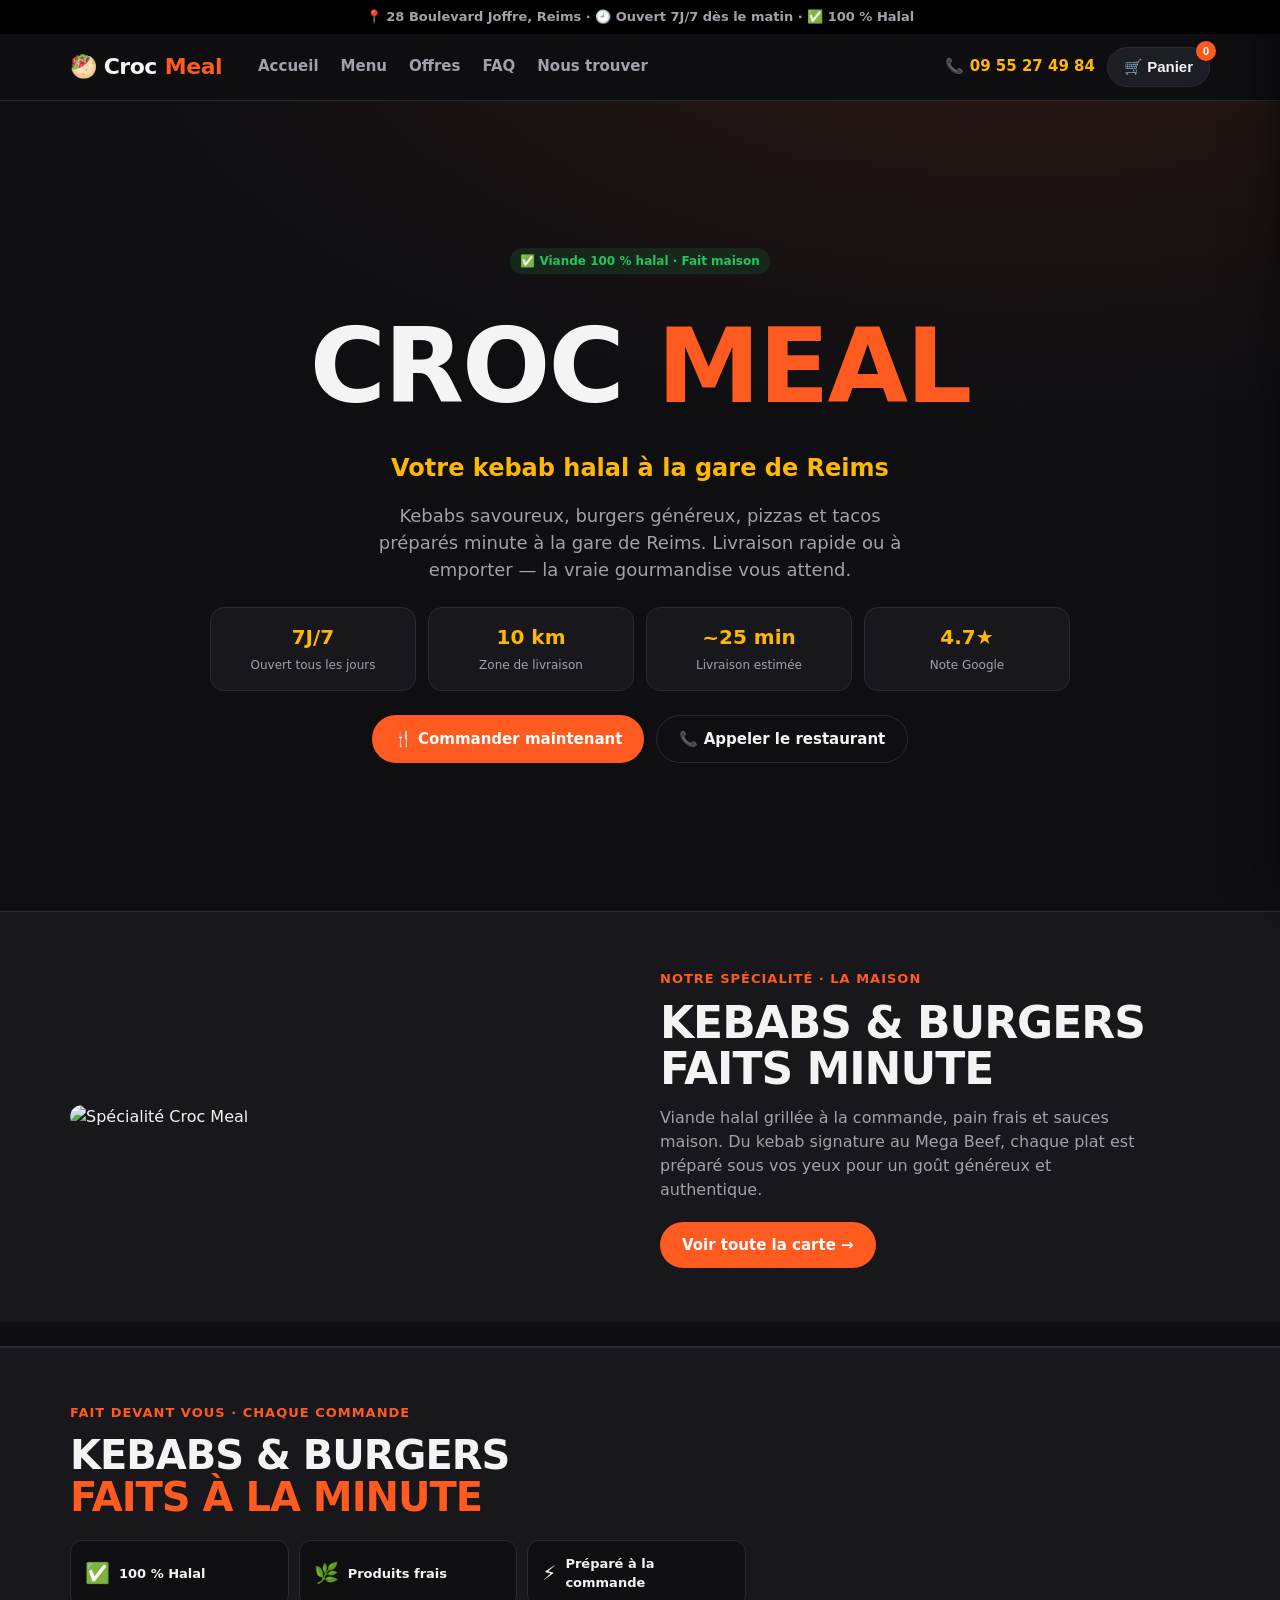
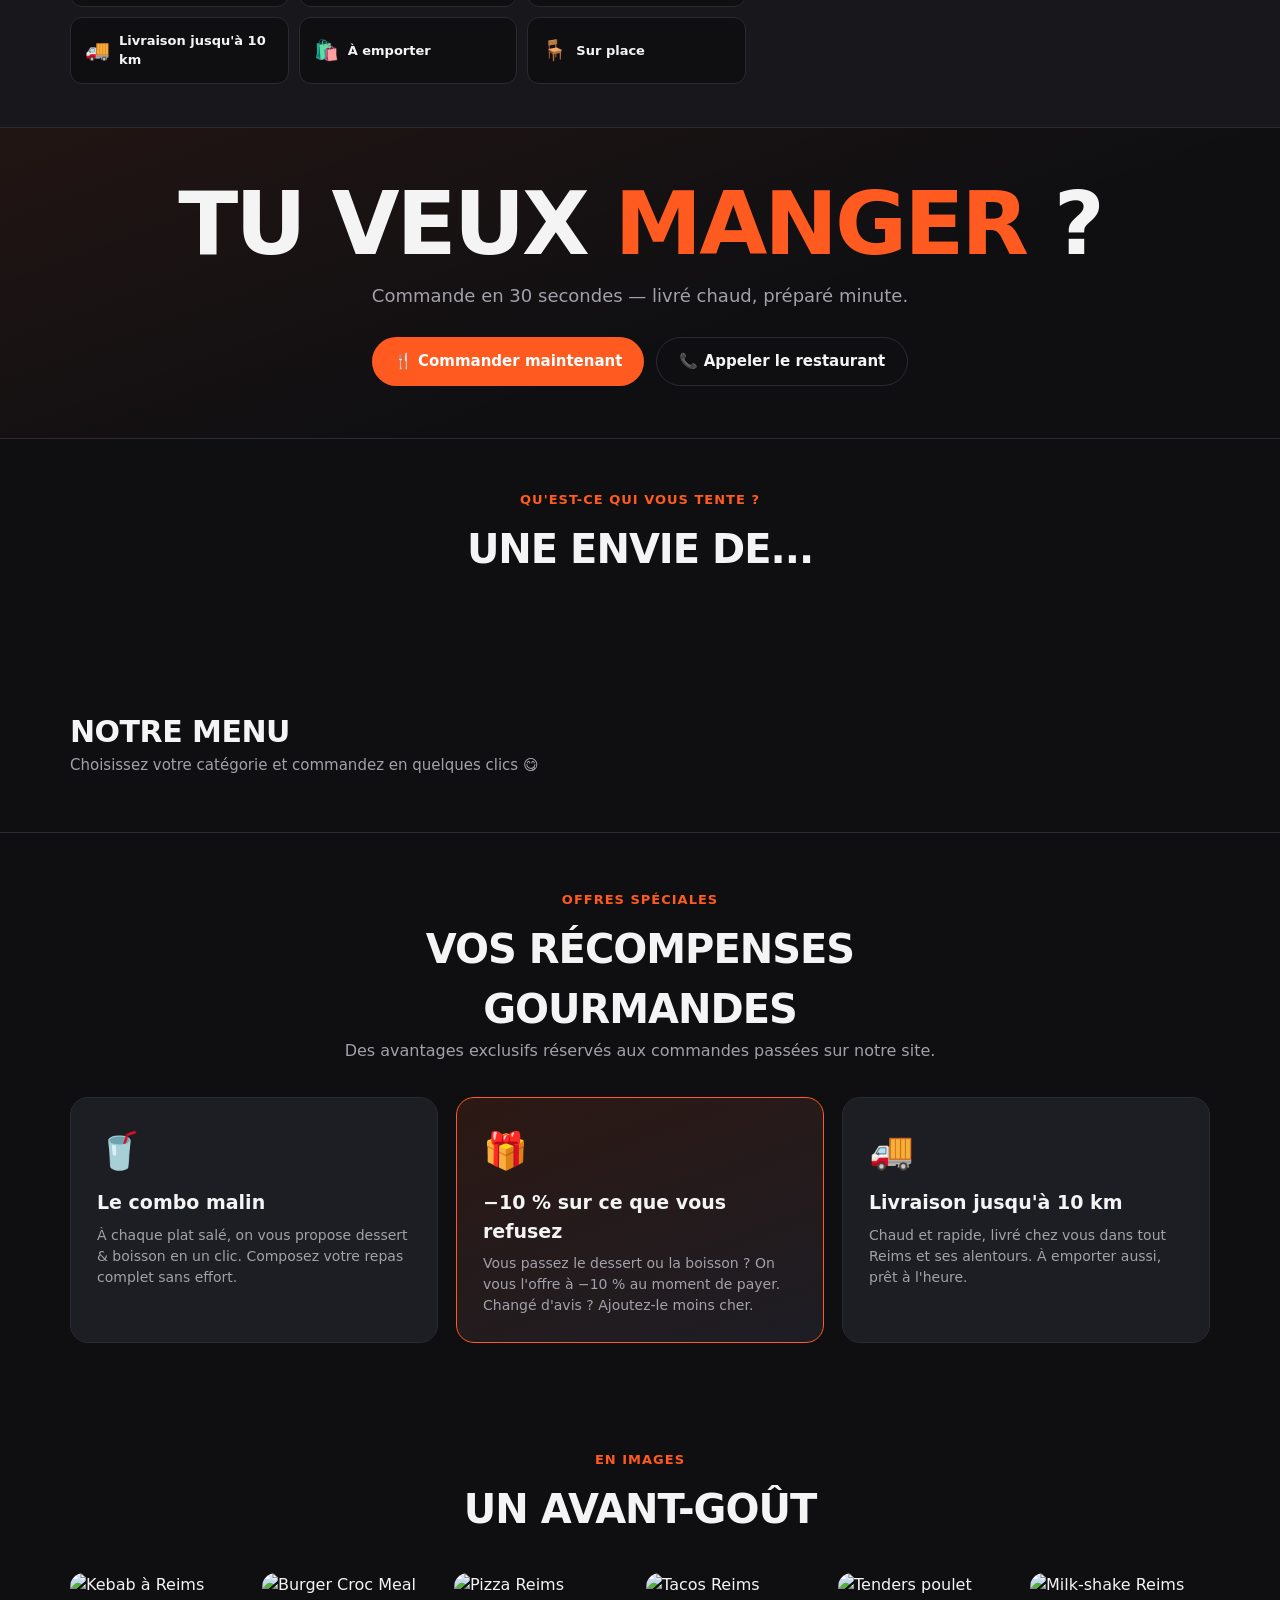
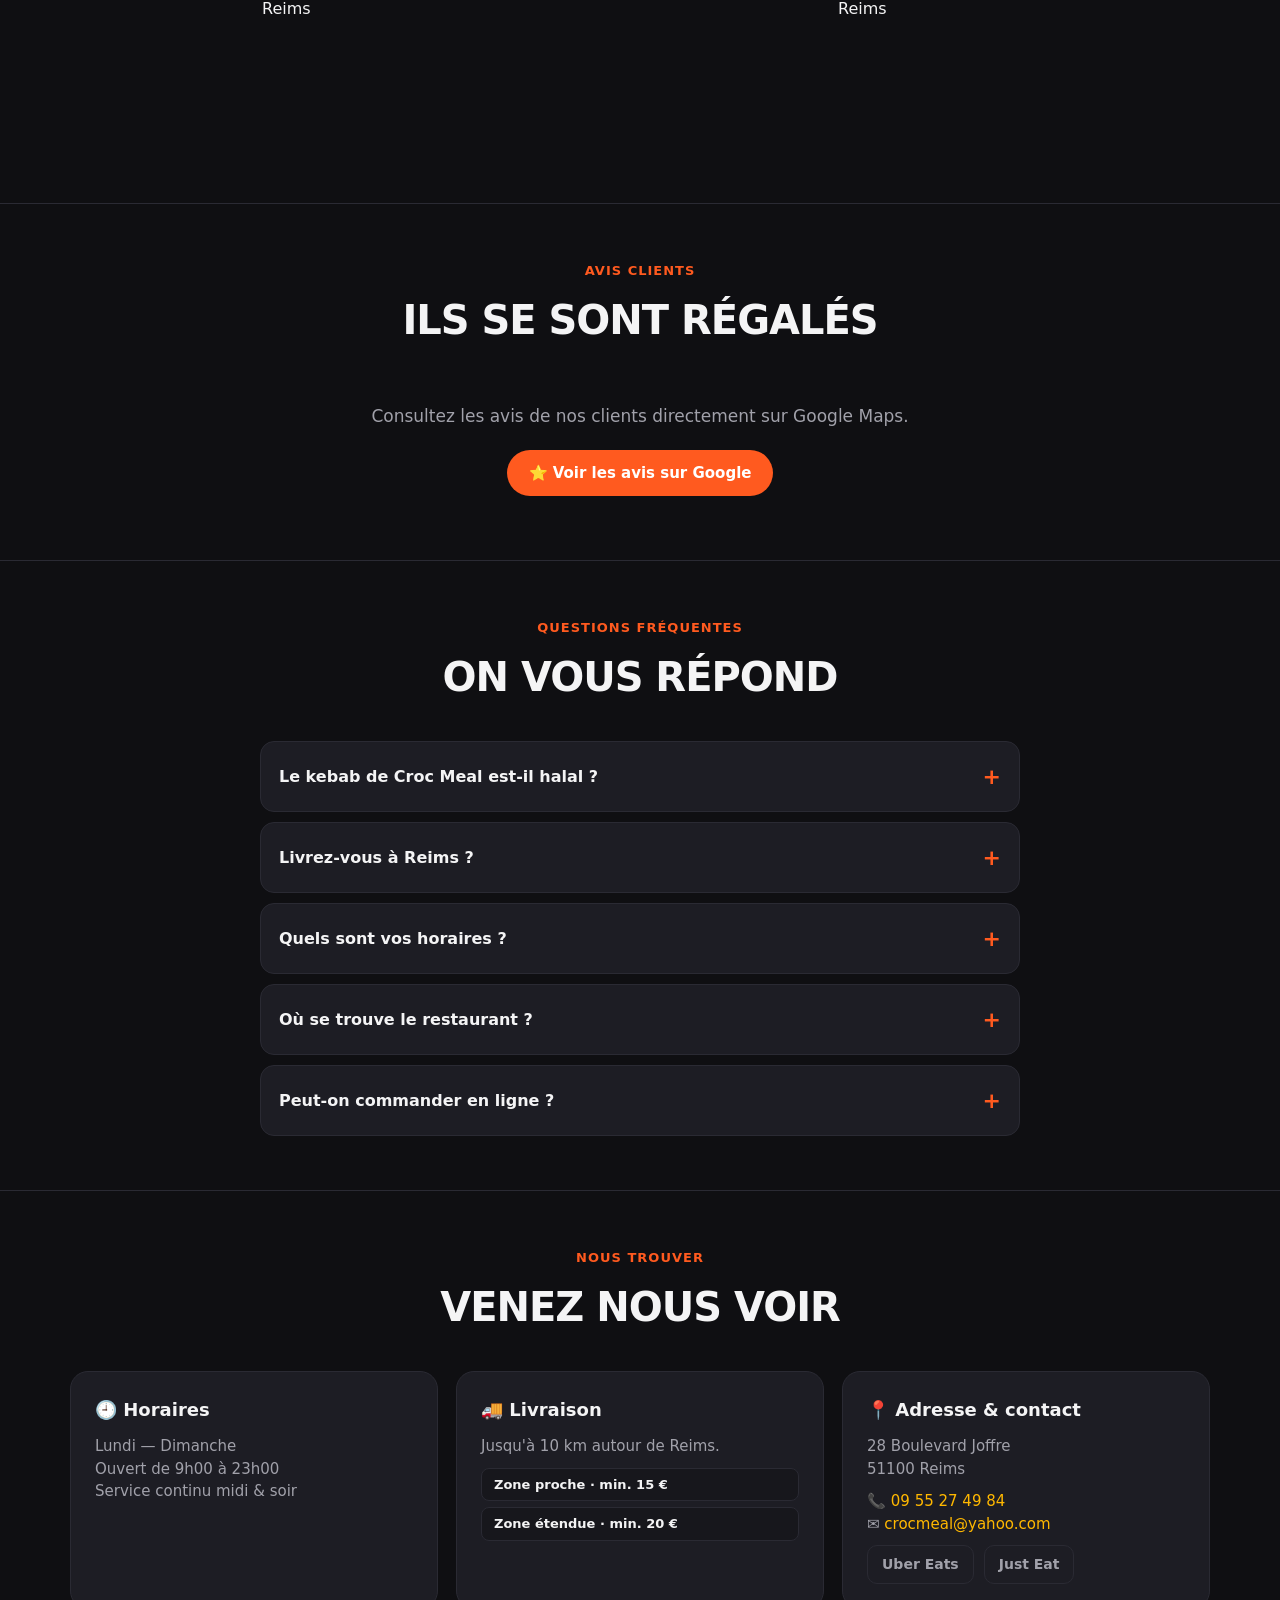
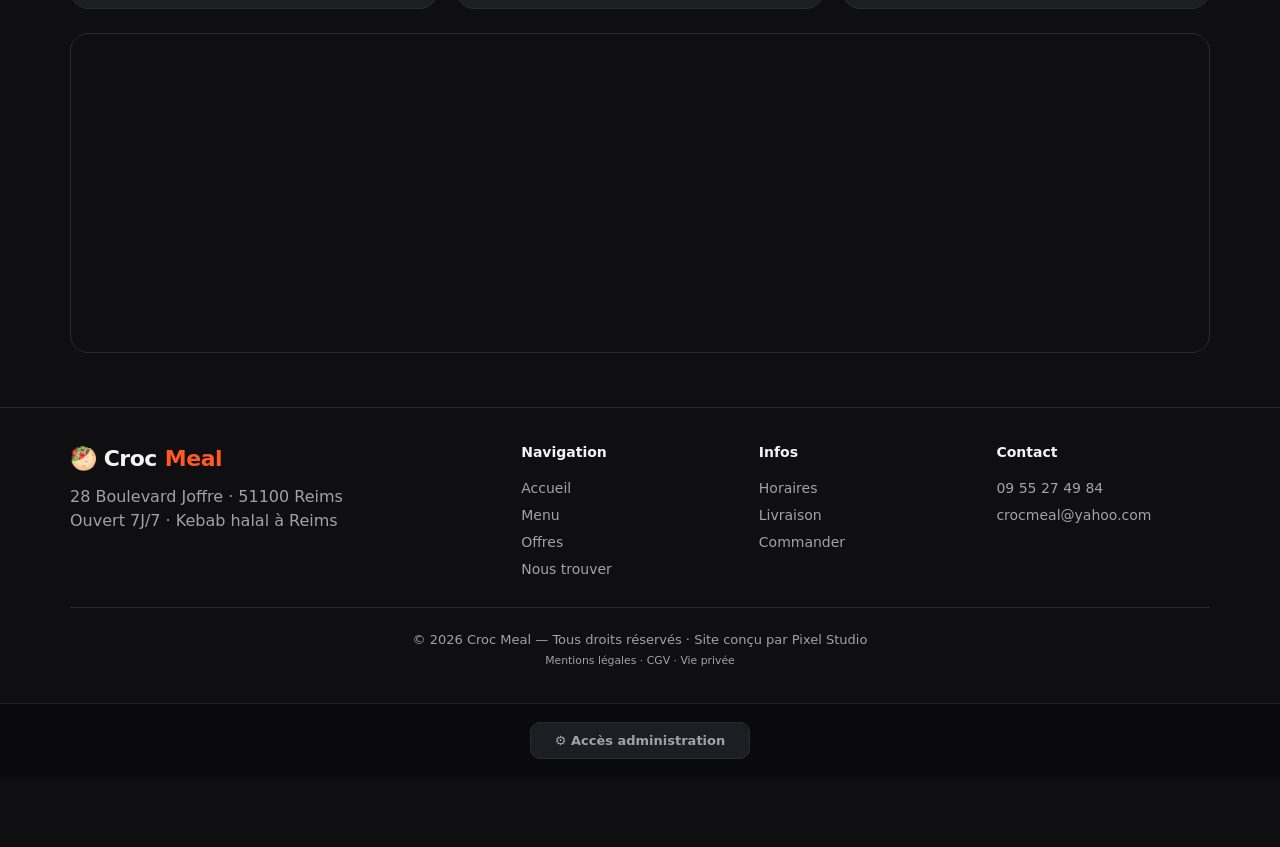
==== commit 1f2722ab: "feat: choix sauce pour Tenders et Wings (Box & Poulet) Co-Authored-By: Claude Sonnet 4.6 <noreply@an" ====
--- a/index.html
+++ b/index.html
@@ -655,8 +655,8 @@
   {n:"Offre 2 pizzas taille 33",p:20.00,d:"Deux pizzas 33 cm au choix pour bien partager.",img:"1574071318508-1cdbab80d002"},
   {n:"Offre 2 pizzas taille 40",p:30.00,d:"Deux grandes pizzas 40 cm — parfait en famille.",img:"1604068549290-dea0e4a305ca"}]},
  {cat:"Box & Poulet",icon:"🍗",type:"sale",items:[
-  {n:"Tenders",p:9.50,d:"5 tenders de poulet panés, croustillants, avec frites et sauce.",img:"1586793783658-261cddf883ef",opts:[{l:"Seul",extra:0},{l:"Avec boisson 33cl",extra:1.50}]},
-  {n:"Wings",p:9.50,d:"6 ailes de poulet marinées, frites et sauce au choix.",img:WK+"Chicken%20wings%20as%20a%20night%20snack.jpg",opts:[{l:"Seul",extra:0},{l:"Avec boisson 33cl",extra:1.50}]},
+  {n:"Tenders",p:9.50,d:"5 tenders de poulet panés, croustillants, avec frites et sauce.",img:"1586793783658-261cddf883ef",sauces:true,drinkAdd:1,opts:[{l:"Seul",extra:0},{l:"Avec boisson 33cl",extra:1.50}]},
+  {n:"Wings",p:9.50,d:"6 ailes de poulet marinées, frites et sauce au choix.",img:WK+"Chicken%20wings%20as%20a%20night%20snack.jpg",sauces:true,drinkAdd:1,opts:[{l:"Seul",extra:0},{l:"Avec boisson 33cl",extra:1.50}]},
   {n:"Offre Duo",p:17.00,d:"À partager : tenders, wings, frites et 2 boissons.",img:"1586793783658-261cddf883ef"},
   {n:"Offre Quattro",p:30.00,d:"Le grand plateau poulet à partager entre 4.",img:"1605291581926-df4bf7ee3e89"}]},
  {cat:"Box Signature",icon:"⭐",type:"sale",items:[
